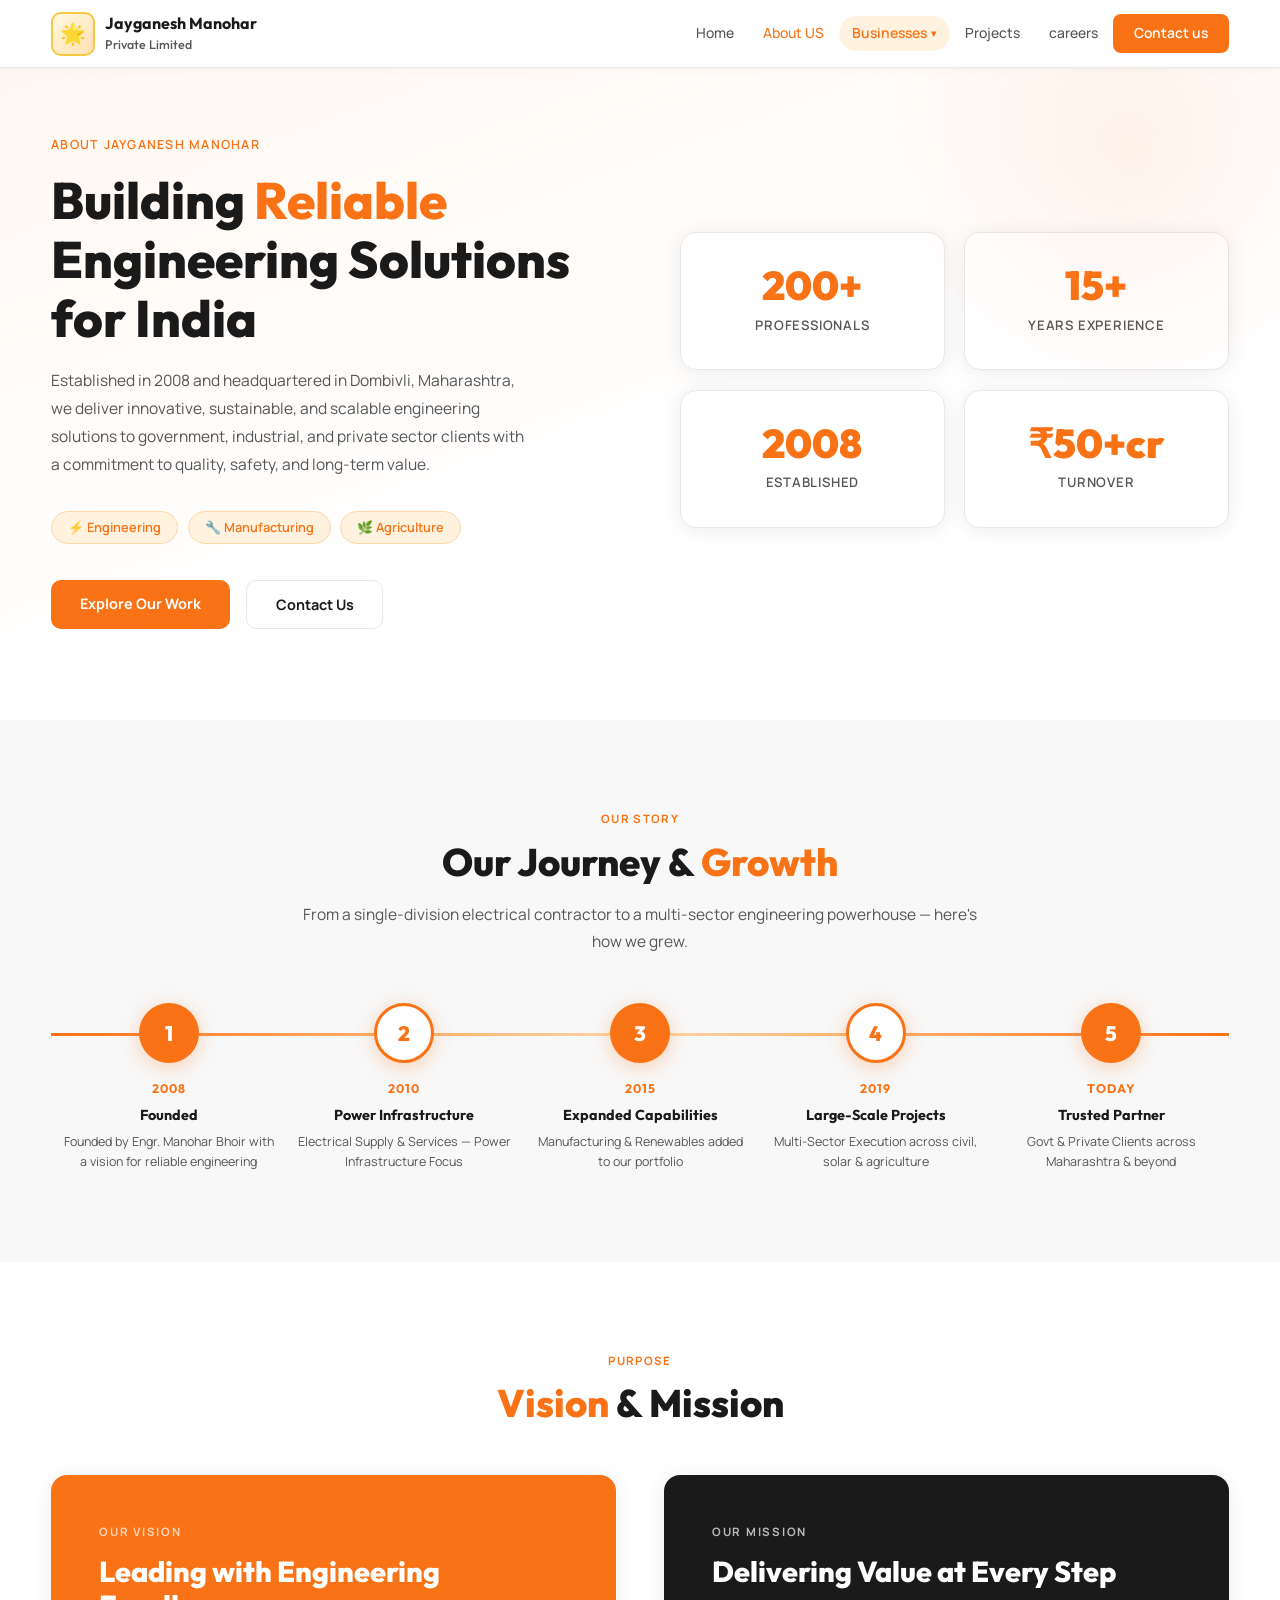
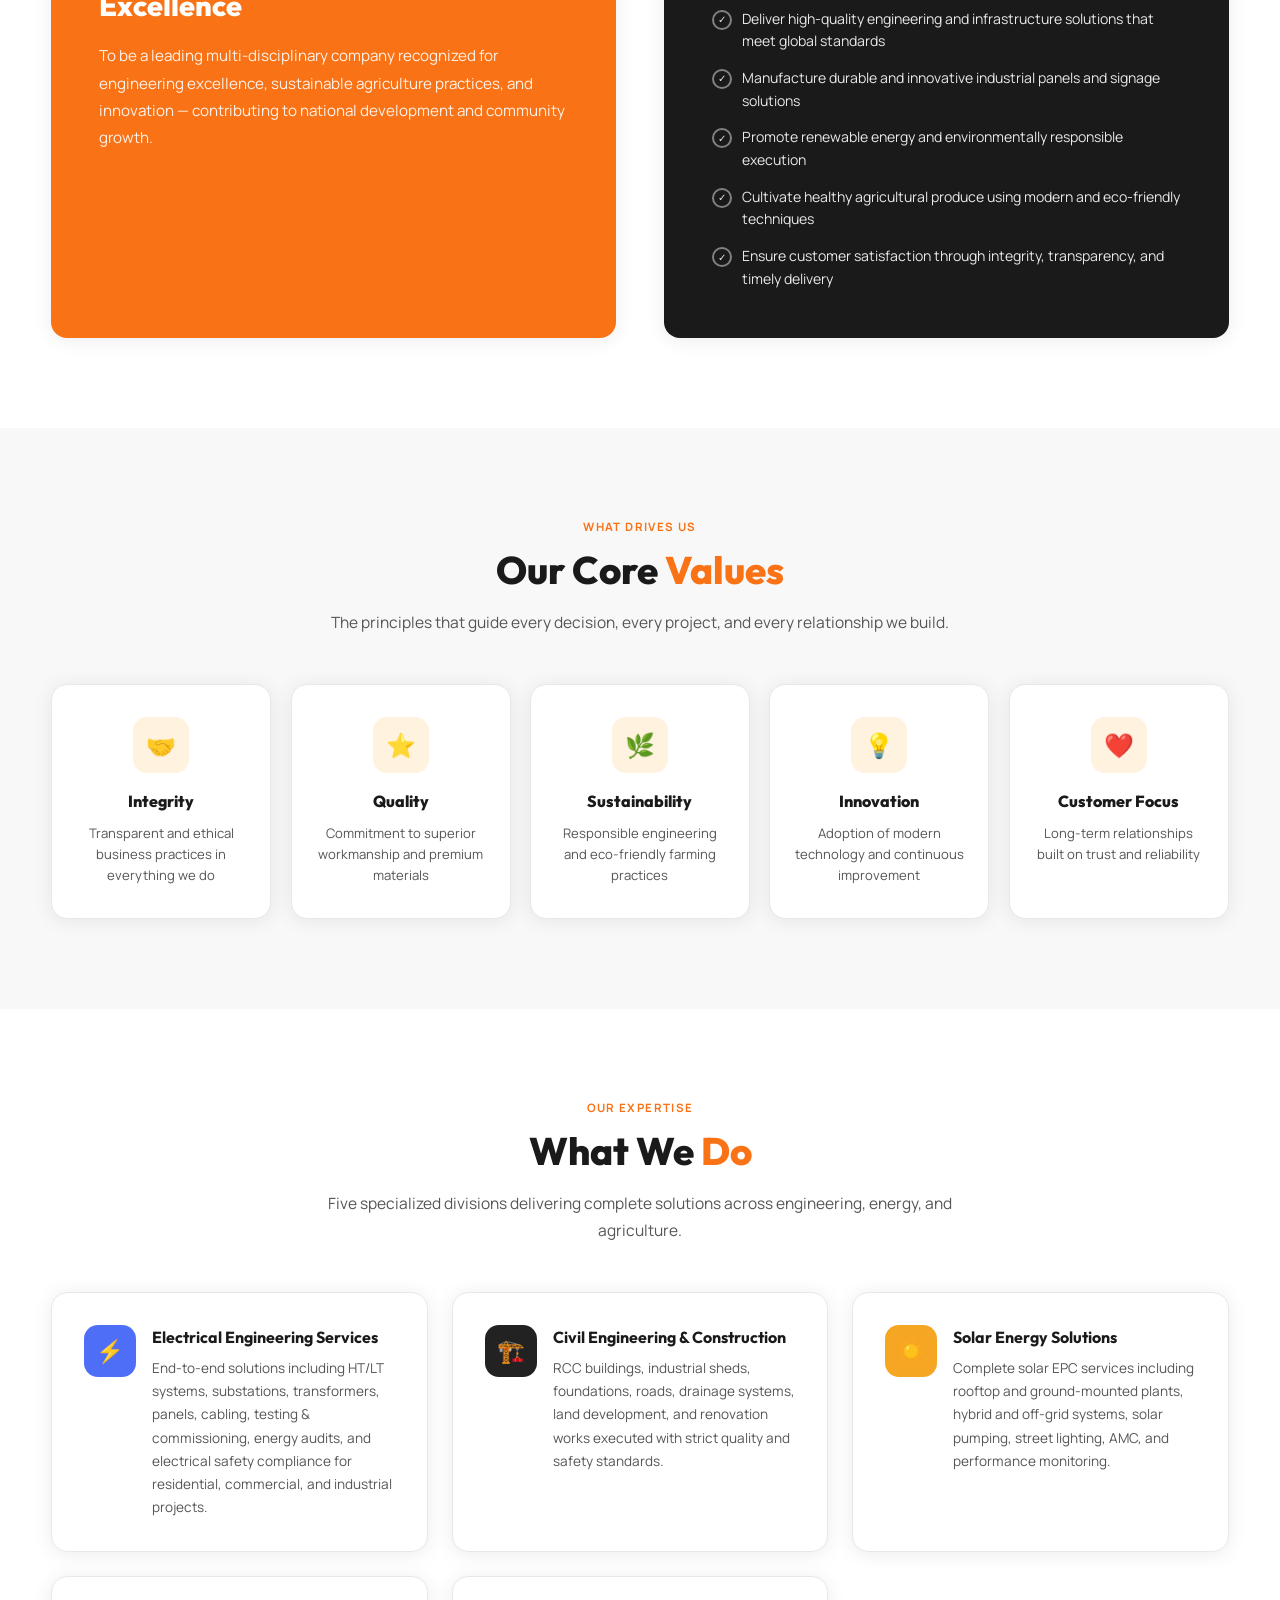
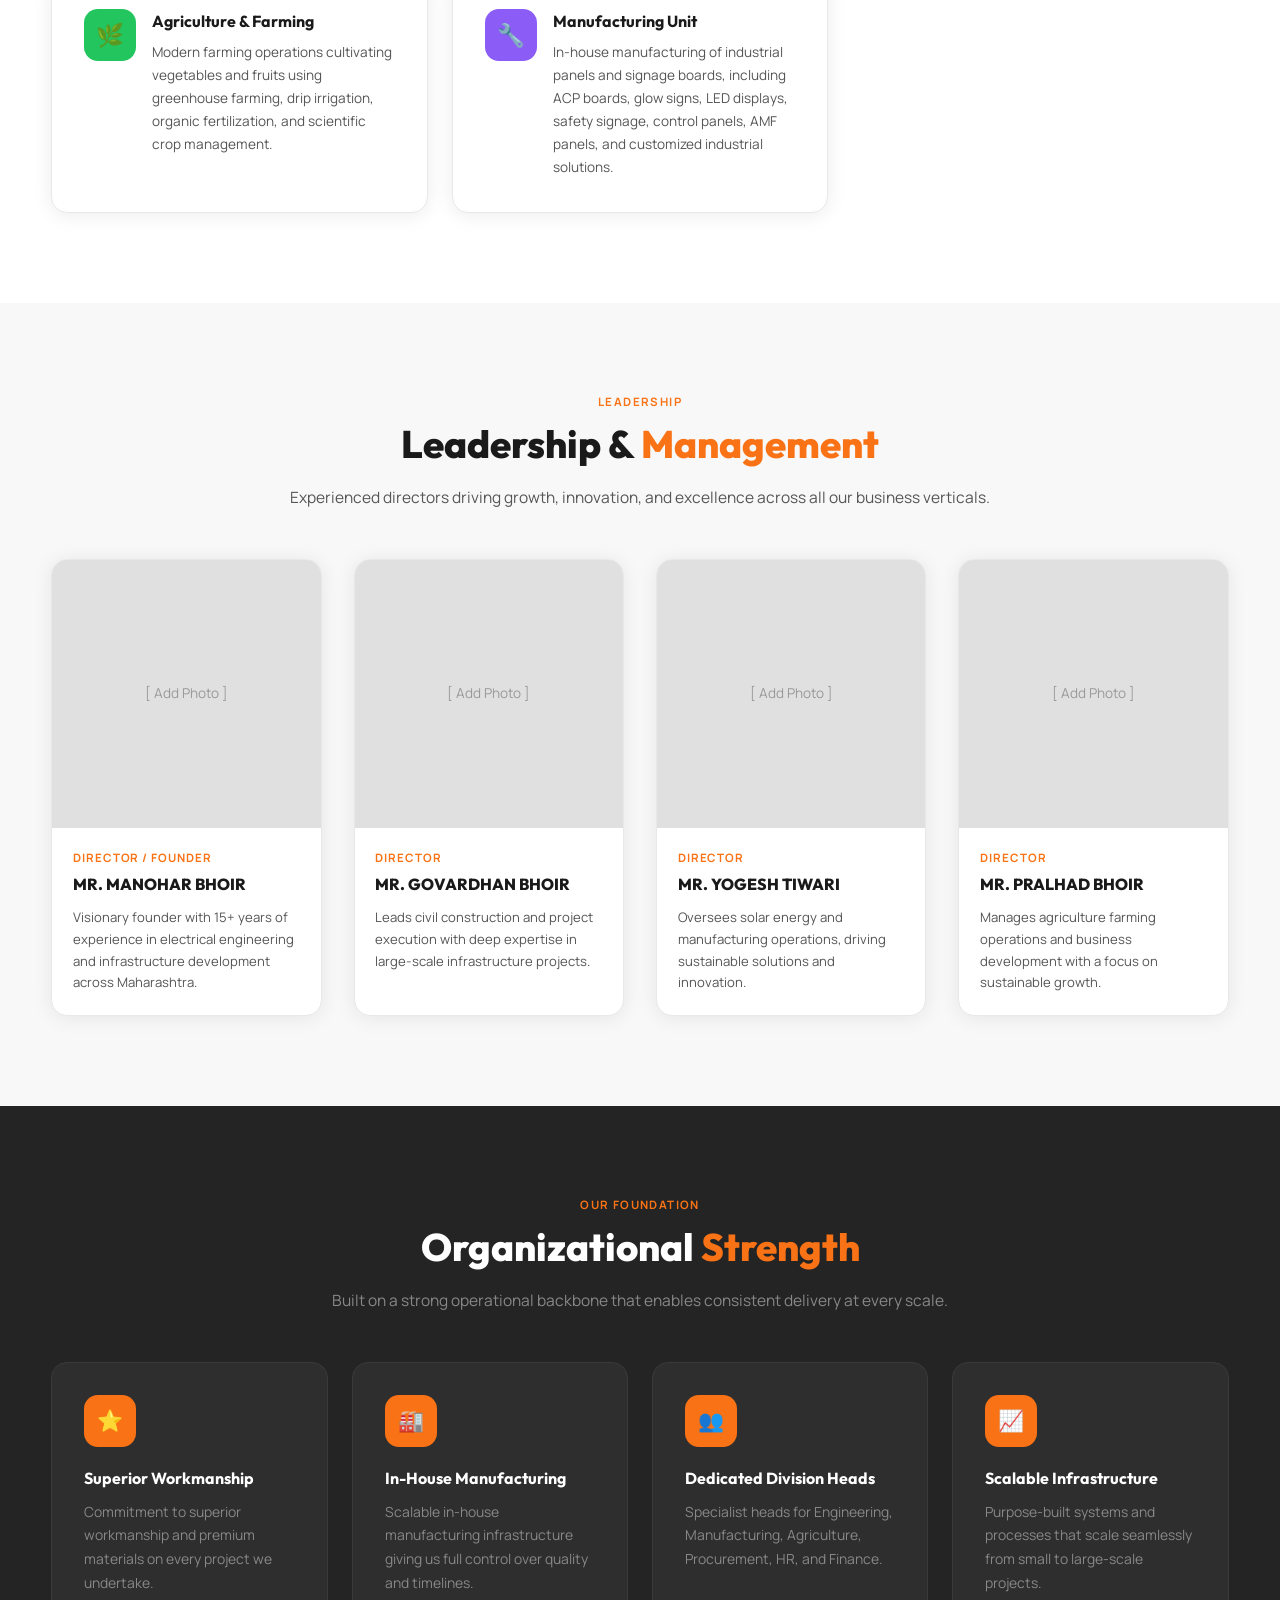
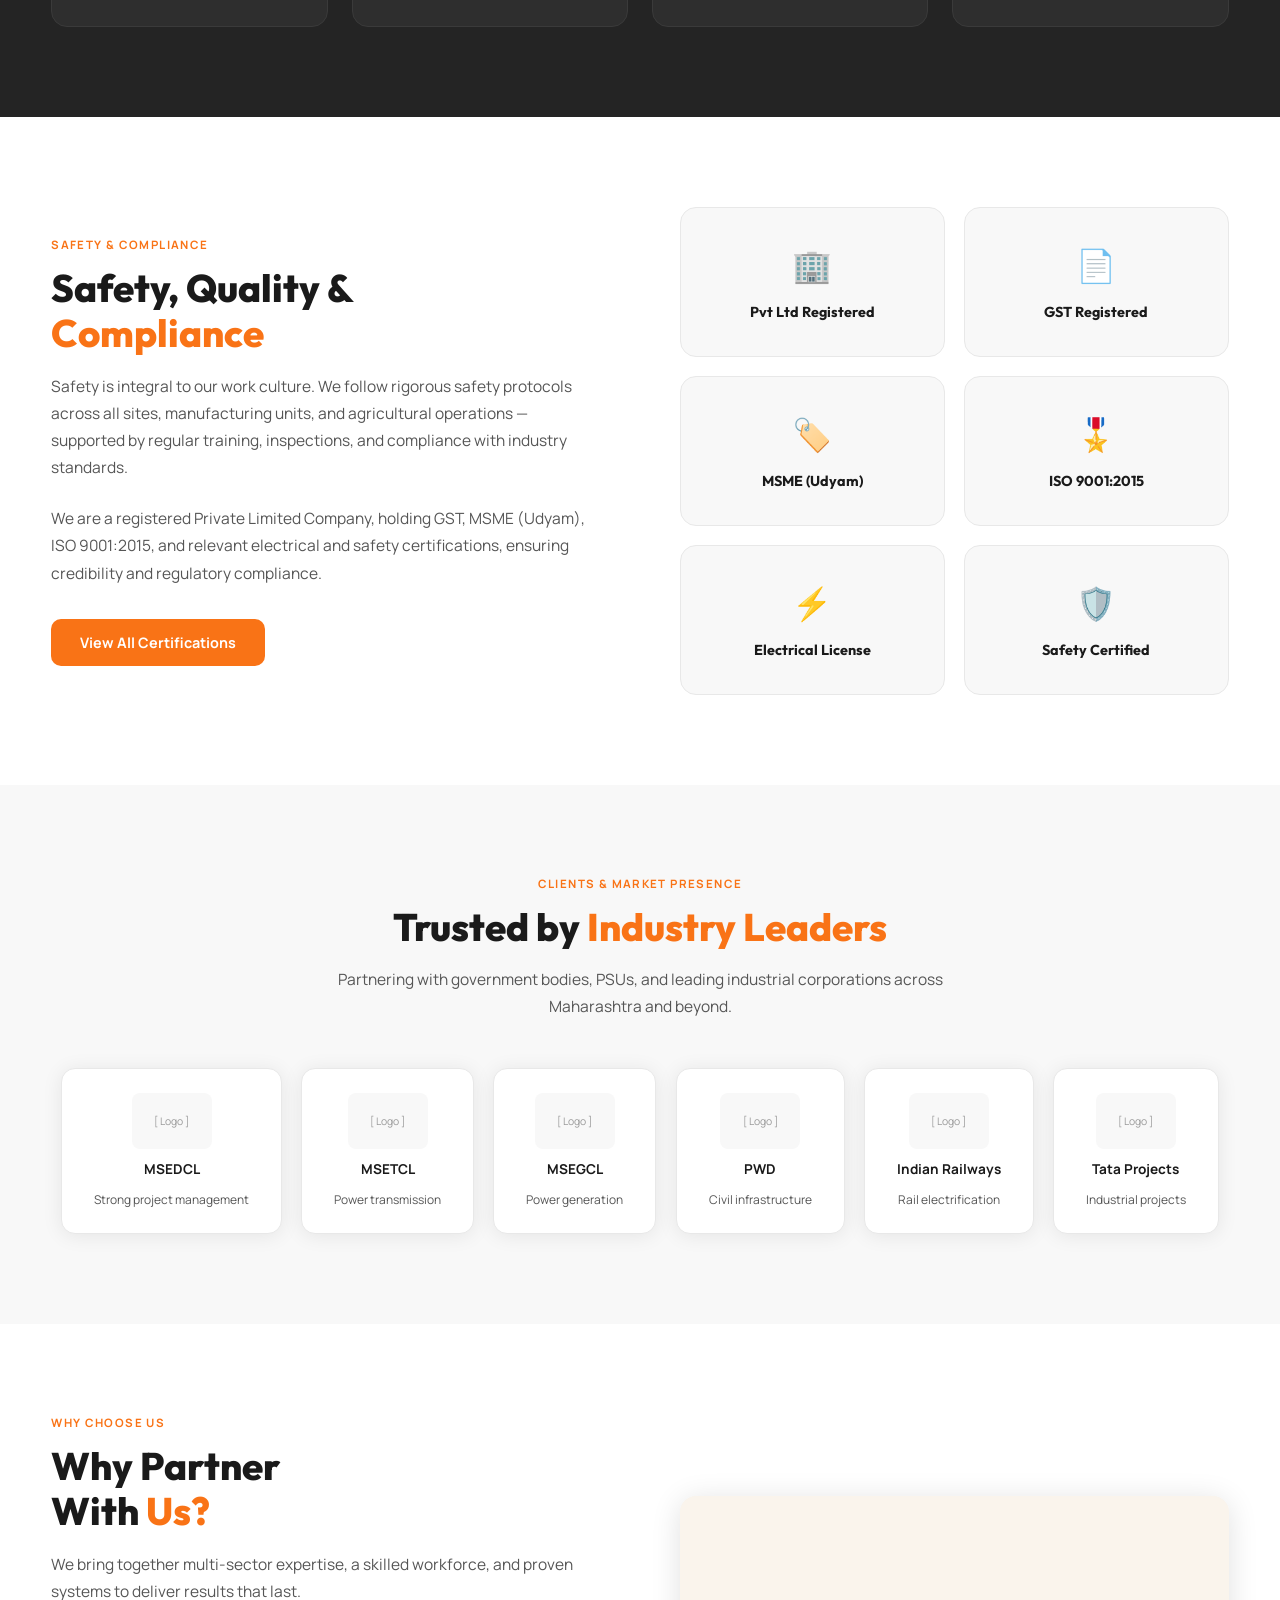
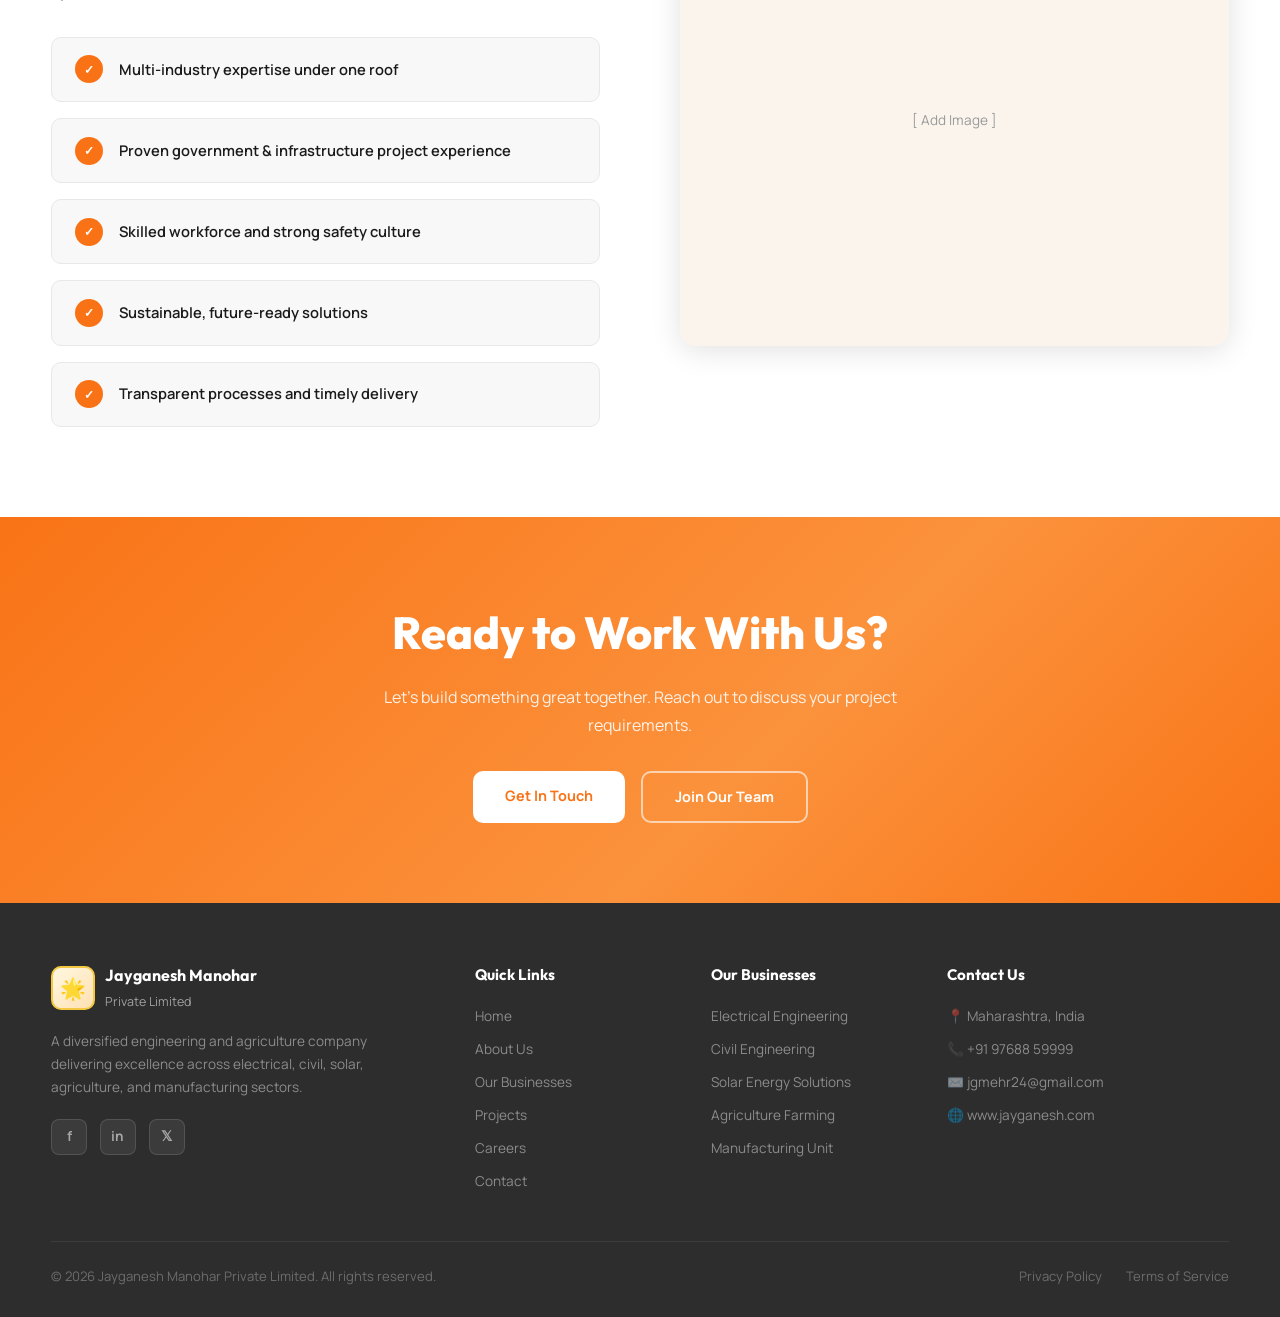
==== about.html @ 0d6922bc "Add files via upload" ====
<!DOCTYPE html>
<html lang="en">
<head>
  <meta charset="UTF-8" />
  <meta name="viewport" content="width=device-width, initial-scale=1.0" />
  <title>About Us — Jayganesh Manohar Private Limited</title>
  <meta name="description" content="Learn about Jayganesh Manohar Private Limited — our journey, vision, mission, core values, leadership and expertise since 2008." />
  <link href="https://fonts.googleapis.com/css2?family=Outfit:wght@400;500;600;700;800;900&family=Manrope:wght@300;400;500;600;700&display=swap" rel="stylesheet" />
  <link rel="stylesheet" href="styles.css" />
  <link rel="stylesheet" href="about.css" />
</head>
<body>

<!-- ══════════════════════════════════════
     NAVBAR
══════════════════════════════════════ -->
<nav id="navbar">
  <a href="index.html" class="nav-logo">
    <div class="nav-logo-icon">🌟</div>
    <div class="nav-logo-text">
      <strong>Jayganesh Manohar</strong>
      <span>Private Limited</span>
    </div>
  </a>
  <ul class="nav-links">
    <li><a href="index.html">Home</a></li>
    <li><a href="about.html" style="color:var(--orange)">About US</a></li>
    <li class="nav-dropdown nav-biz">
      <a href="index.html#businesses">Businesses</a>
      <div class="dropdown-menu">
        <a href="electrical.html">Electrical Engineering</a>
        <a href="index.html#businesses">Civil Engineering &amp; Construction</a>
        <a href="index.html#businesses">Solar Energy Solutions</a>
        <a href="index.html#businesses">Agriculture Farming</a>
        <a href="index.html#businesses">Manufacturing Unit</a>
      </div>
    </li>
    <li><a href="projects.html">Projects</a></li>
    <li><a href="careers.html">careers</a></li>
    <li><a href="index.html#contact-cta" class="nav-cta">Contact us</a></li>
  </ul>
  <div class="hamburger" id="ham"><span></span><span></span><span></span></div>
</nav>
<div class="mobile-nav" id="mobnav">
  <a href="index.html">Home</a>
  <a href="about.html">About US</a>
  <div class="mob-biz-toggle" onclick="toggleMobBiz()">Businesses <span id="mobBizArrow">▾</span></div>
  <div class="mob-biz-sub" id="mobBizSub">
    <a href="electrical.html">⚡ Electrical Engineering</a>
    <a href="index.html#businesses">🏗️ Civil Engineering</a>
    <a href="index.html#businesses">☀️ Solar Energy Solutions</a>
    <a href="index.html#businesses">🌿 Agriculture Farming</a>
    <a href="index.html#businesses">🔧 Manufacturing Unit</a>
  </div>
  <a href="projects.html">Projects</a>
  <a href="careers.html">Careers</a>
  <a href="index.html#contact-cta">Contact Us</a>
</div>


<!-- ══════════════════════════════════════
     HERO
══════════════════════════════════════ -->
<section id="about-hero">
  <div class="about-hero-inner">

    <!-- Left -->
    <div>
      <div class="about-hero-tag">About Jayganesh Manohar</div>
      <h1 class="about-hero-title">
        Building <span class="org">Reliable</span><br>
        Engineering Solutions<br>for India
      </h1>
      <p class="about-hero-sub">
        Established in 2008 and headquartered in Dombivli, Maharashtra, we deliver
        innovative, sustainable, and scalable engineering solutions to government,
        industrial, and private sector clients with a commitment to quality, safety,
        and long-term value.
      </p>
      <div class="about-hero-pills">
        <span class="about-hero-pill">⚡ Engineering</span>
        <span class="about-hero-pill">🔧 Manufacturing</span>
        <span class="about-hero-pill">🌿 Agriculture</span>
      </div>
      <div class="about-hero-btns">
        <a href="#what-we-do" class="btn-orange">Explore Our Work</a>
        <a href="index.html#contact-cta" class="btn-outline-border">Contact Us</a>
      </div>
    </div>

    <!-- Right — stat cards -->
    <div class="about-hero-stats">
      <div class="ah-stat">
        <span class="ah-stat-num">200+</span>
        <span class="ah-stat-lbl">Professionals</span>
      </div>
      <div class="ah-stat">
        <span class="ah-stat-num">15+</span>
        <span class="ah-stat-lbl">Years Experience</span>
      </div>
      <div class="ah-stat">
        <span class="ah-stat-num">2008</span>
        <span class="ah-stat-lbl">Established</span>
      </div>
      <div class="ah-stat">
        <span class="ah-stat-num">₹50+cr</span>
        <span class="ah-stat-lbl">Turnover</span>
      </div>
    </div>

  </div>
</section>


<!-- ══════════════════════════════════════
     OUR JOURNEY & GROWTH
══════════════════════════════════════ -->
<section id="journey">
  <div class="journey-inner">
    <div class="sec-center">
      <span class="section-label">OUR STORY</span>
      <h2 class="section-title">Our Journey &amp; <span class="org">Growth</span></h2>
      <p class="section-desc">From a single-division electrical contractor to a multi-sector engineering powerhouse — here's how we grew.</p>
    </div>

    <div class="timeline">

      <div class="timeline-step">
        <div class="tl-dot">1</div>
        <div class="tl-content">
          <div class="tl-year">2008</div>
          <div class="tl-title">Founded</div>
          <div class="tl-desc">Founded by Engr. Manohar Bhoir with a vision for reliable engineering</div>
        </div>
      </div>

      <div class="timeline-step">
        <div class="tl-dot light">2</div>
        <div class="tl-content">
          <div class="tl-year">2010</div>
          <div class="tl-title">Power Infrastructure</div>
          <div class="tl-desc">Electrical Supply &amp; Services — Power Infrastructure Focus</div>
        </div>
      </div>

      <div class="timeline-step">
        <div class="tl-dot">3</div>
        <div class="tl-content">
          <div class="tl-year">2015</div>
          <div class="tl-title">Expanded Capabilities</div>
          <div class="tl-desc">Manufacturing &amp; Renewables added to our portfolio</div>
        </div>
      </div>

      <div class="timeline-step">
        <div class="tl-dot light">4</div>
        <div class="tl-content">
          <div class="tl-year">2019</div>
          <div class="tl-title">Large-Scale Projects</div>
          <div class="tl-desc">Multi-Sector Execution across civil, solar &amp; agriculture</div>
        </div>
      </div>

      <div class="timeline-step">
        <div class="tl-dot">5</div>
        <div class="tl-content">
          <div class="tl-year">Today</div>
          <div class="tl-title">Trusted Partner</div>
          <div class="tl-desc">Govt &amp; Private Clients across Maharashtra &amp; beyond</div>
        </div>
      </div>

    </div>
  </div>
</section>


<!-- ══════════════════════════════════════
     VISION & MISSION
══════════════════════════════════════ -->
<section id="vision-mission">
  <div class="sec-center">
    <span class="section-label">PURPOSE</span>
    <h2 class="section-title"><span class="org">Vision</span> &amp; Mission</h2>
  </div>

  <div class="vm-inner">

    <!-- Vision -->
    <div class="vm-card vision">
      <span class="vm-card-label">Our Vision</span>
      <div class="vm-card-title">Leading with Engineering Excellence</div>
      <p class="vm-card-text">
        To be a leading multi-disciplinary company recognized for engineering excellence,
        sustainable agriculture practices, and innovation — contributing to national
        development and community growth.
      </p>
    </div>

    <!-- Mission -->
    <div class="vm-card mission">
      <span class="vm-card-label">Our Mission</span>
      <div class="vm-card-title">Delivering Value at Every Step</div>
      <div class="mission-list">
        <div class="mission-item">
          <div class="mission-dot">✓</div>
          Deliver high-quality engineering and infrastructure solutions that meet global standards
        </div>
        <div class="mission-item">
          <div class="mission-dot">✓</div>
          Manufacture durable and innovative industrial panels and signage solutions
        </div>
        <div class="mission-item">
          <div class="mission-dot">✓</div>
          Promote renewable energy and environmentally responsible execution
        </div>
        <div class="mission-item">
          <div class="mission-dot">✓</div>
          Cultivate healthy agricultural produce using modern and eco-friendly techniques
        </div>
        <div class="mission-item">
          <div class="mission-dot">✓</div>
          Ensure customer satisfaction through integrity, transparency, and timely delivery
        </div>
      </div>
    </div>

  </div>
</section>


<!-- ══════════════════════════════════════
     CORE VALUES
══════════════════════════════════════ -->
<section id="core-values">
  <div class="sec-center">
    <span class="section-label">WHAT DRIVES US</span>
    <h2 class="section-title">Our Core <span class="org">Values</span></h2>
    <p class="section-desc">The principles that guide every decision, every project, and every relationship we build.</p>
  </div>

  <div class="values-grid">
    <div class="val-card">
      <div class="val-icon">🤝</div>
      <div class="val-title">Integrity</div>
      <div class="val-desc">Transparent and ethical business practices in everything we do</div>
    </div>
    <div class="val-card">
      <div class="val-icon">⭐</div>
      <div class="val-title">Quality</div>
      <div class="val-desc">Commitment to superior workmanship and premium materials</div>
    </div>
    <div class="val-card">
      <div class="val-icon">🌿</div>
      <div class="val-title">Sustainability</div>
      <div class="val-desc">Responsible engineering and eco-friendly farming practices</div>
    </div>
    <div class="val-card">
      <div class="val-icon">💡</div>
      <div class="val-title">Innovation</div>
      <div class="val-desc">Adoption of modern technology and continuous improvement</div>
    </div>
    <div class="val-card">
      <div class="val-icon">❤️</div>
      <div class="val-title">Customer Focus</div>
      <div class="val-desc">Long-term relationships built on trust and reliability</div>
    </div>
  </div>
</section>


<!-- ══════════════════════════════════════
     WHAT WE DO
══════════════════════════════════════ -->
<section id="what-we-do">
  <div class="sec-center">
    <span class="section-label">OUR EXPERTISE</span>
    <h2 class="section-title">What We <span class="org">Do</span></h2>
    <p class="section-desc">Five specialized divisions delivering complete solutions across engineering, energy, and agriculture.</p>
  </div>

  <div class="expertise-grid">

    <div class="exp-card">
      <div class="exp-card-top">
        <div class="exp-card-icon ic-elec">⚡</div>
        <div>
          <div class="exp-card-title">Electrical Engineering Services</div>
          <div class="exp-card-desc">End-to-end solutions including HT/LT systems, substations, transformers, panels, cabling, testing &amp; commissioning, energy audits, and electrical safety compliance for residential, commercial, and industrial projects.</div>
        </div>
      </div>
    </div>

    <div class="exp-card">
      <div class="exp-card-top">
        <div class="exp-card-icon ic-civil">🏗️</div>
        <div>
          <div class="exp-card-title">Civil Engineering &amp; Construction</div>
          <div class="exp-card-desc">RCC buildings, industrial sheds, foundations, roads, drainage systems, land development, and renovation works executed with strict quality and safety standards.</div>
        </div>
      </div>
    </div>

    <div class="exp-card">
      <div class="exp-card-top">
        <div class="exp-card-icon ic-solar">☀️</div>
        <div>
          <div class="exp-card-title">Solar Energy Solutions</div>
          <div class="exp-card-desc">Complete solar EPC services including rooftop and ground-mounted plants, hybrid and off-grid systems, solar pumping, street lighting, AMC, and performance monitoring.</div>
        </div>
      </div>
    </div>

    <div class="exp-card">
      <div class="exp-card-top">
        <div class="exp-card-icon ic-agri">🌿</div>
        <div>
          <div class="exp-card-title">Agriculture &amp; Farming</div>
          <div class="exp-card-desc">Modern farming operations cultivating vegetables and fruits using greenhouse farming, drip irrigation, organic fertilization, and scientific crop management.</div>
        </div>
      </div>
    </div>

    <div class="exp-card">
      <div class="exp-card-top">
        <div class="exp-card-icon ic-mfg">🔧</div>
        <div>
          <div class="exp-card-title">Manufacturing Unit</div>
          <div class="exp-card-desc">In-house manufacturing of industrial panels and signage boards, including ACP boards, glow signs, LED displays, safety signage, control panels, AMF panels, and customized industrial solutions.</div>
        </div>
      </div>
    </div>

  </div>
</section>


<!-- ══════════════════════════════════════
     LEADERSHIP
══════════════════════════════════════ -->
<section id="leadership-about">
  <div class="sec-center">
    <span class="section-label">LEADERSHIP</span>
    <h2 class="section-title">Leadership &amp; <span class="org">Management</span></h2>
    <p class="section-desc">Experienced directors driving growth, innovation, and excellence across all our business verticals.</p>
  </div>

  <div class="leaders-grid">

    <div class="leader-card">
      <div class="leader-photo">
        <!-- <img src="images/manohar.jpg" alt="Mr. Manohar Bhoir"> -->
        [ Add Photo ]
      </div>
      <div class="leader-body">
        <div class="leader-role">Director / Founder</div>
        <div class="leader-name">MR. MANOHAR BHOIR</div>
        <p class="leader-bio">Visionary founder with 15+ years of experience in electrical engineering and infrastructure development across Maharashtra.</p>
      </div>
    </div>

    <div class="leader-card">
      <div class="leader-photo">
        <!-- <img src="images/govardhan.jpg" alt="Mr. Govardhan Bhoir"> -->
        [ Add Photo ]
      </div>
      <div class="leader-body">
        <div class="leader-role">Director</div>
        <div class="leader-name">MR. GOVARDHAN BHOIR</div>
        <p class="leader-bio">Leads civil construction and project execution with deep expertise in large-scale infrastructure projects.</p>
      </div>
    </div>

    <div class="leader-card">
      <div class="leader-photo">
        <!-- <img src="images/yogesh.jpg" alt="Mr. Yogesh Tiwari"> -->
        [ Add Photo ]
      </div>
      <div class="leader-body">
        <div class="leader-role">Director</div>
        <div class="leader-name">MR. YOGESH TIWARI</div>
        <p class="leader-bio">Oversees solar energy and manufacturing operations, driving sustainable solutions and innovation.</p>
      </div>
    </div>

    <div class="leader-card">
      <div class="leader-photo">
        <!-- <img src="images/pralhad.jpg" alt="Mr. Pralhad Bhoir"> -->
        [ Add Photo ]
      </div>
      <div class="leader-body">
        <div class="leader-role">Director</div>
        <div class="leader-name">MR. PRALHAD BHOIR</div>
        <p class="leader-bio">Manages agriculture farming operations and business development with a focus on sustainable growth.</p>
      </div>
    </div>

  </div>
</section>


<!-- ══════════════════════════════════════
     ORGANIZATIONAL STRENGTH  (dark)
══════════════════════════════════════ -->
<section id="org-strength">
  <div class="sec-center">
    <span class="section-label">OUR FOUNDATION</span>
    <h2 class="section-title">Organizational <span class="org">Strength</span></h2>
    <p class="section-desc" style="color:#888">Built on a strong operational backbone that enables consistent delivery at every scale.</p>
  </div>

  <div class="strength-grid">
    <div class="str-card">
      <div class="str-icon">⭐</div>
      <div class="str-title">Superior Workmanship</div>
      <p class="str-desc">Commitment to superior workmanship and premium materials on every project we undertake.</p>
    </div>
    <div class="str-card">
      <div class="str-icon">🏭</div>
      <div class="str-title">In-House Manufacturing</div>
      <p class="str-desc">Scalable in-house manufacturing infrastructure giving us full control over quality and timelines.</p>
    </div>
    <div class="str-card">
      <div class="str-icon">👥</div>
      <div class="str-title">Dedicated Division Heads</div>
      <p class="str-desc">Specialist heads for Engineering, Manufacturing, Agriculture, Procurement, HR, and Finance.</p>
    </div>
    <div class="str-card">
      <div class="str-icon">📈</div>
      <div class="str-title">Scalable Infrastructure</div>
      <p class="str-desc">Purpose-built systems and processes that scale seamlessly from small to large-scale projects.</p>
    </div>
  </div>
</section>


<!-- ══════════════════════════════════════
     SAFETY, QUALITY & COMPLIANCE
══════════════════════════════════════ -->
<section id="safety">
  <div class="safety-inner">

    <!-- Left: Text -->
    <div>
      <span class="section-label">SAFETY &amp; COMPLIANCE</span>
      <h2 class="section-title">Safety, Quality &amp;<br><span class="org">Compliance</span></h2>
      <p class="section-desc" style="margin-bottom:1.5rem">
        Safety is integral to our work culture. We follow rigorous safety protocols
        across all sites, manufacturing units, and agricultural operations — supported
        by regular training, inspections, and compliance with industry standards.
      </p>
      <p class="section-desc">
        We are a registered Private Limited Company, holding GST, MSME (Udyam),
        ISO 9001:2015, and relevant electrical and safety certifications, ensuring
        credibility and regulatory compliance.
      </p>
      <a href="index.html#certs" class="btn-orange" style="margin-top:2rem;display:inline-block">View All Certifications</a>
    </div>

    <!-- Right: Badge grid -->
    <div class="safety-badges">
      <div class="saf-badge">
        <span class="saf-icon">🏢</span>
        <div class="saf-title">Pvt Ltd Registered</div>
      </div>
      <div class="saf-badge">
        <span class="saf-icon">📄</span>
        <div class="saf-title">GST Registered</div>
      </div>
      <div class="saf-badge">
        <span class="saf-icon">🏷️</span>
        <div class="saf-title">MSME (Udyam)</div>
      </div>
      <div class="saf-badge">
        <span class="saf-icon">🎖️</span>
        <div class="saf-title">ISO 9001:2015</div>
      </div>
      <div class="saf-badge">
        <span class="saf-icon">⚡</span>
        <div class="saf-title">Electrical License</div>
      </div>
      <div class="saf-badge">
        <span class="saf-icon">🛡️</span>
        <div class="saf-title">Safety Certified</div>
      </div>
    </div>

  </div>
</section>


<!-- ══════════════════════════════════════
     CLIENTS
══════════════════════════════════════ -->
<section id="clients-about">
  <div class="sec-center">
    <span class="section-label">CLIENTS &amp; MARKET PRESENCE</span>
    <h2 class="section-title">Trusted by <span class="org">Industry Leaders</span></h2>
    <p class="section-desc">Partnering with government bodies, PSUs, and leading industrial corporations across Maharashtra and beyond.</p>
  </div>

  <div class="clients-about-grid">
    <div class="client-about-card">
      <div class="client-logo-img">[ Logo ]</div>
      <div class="client-about-name">MSEDCL</div>
      <div class="client-about-tag">Strong project management</div>
    </div>
    <div class="client-about-card">
      <div class="client-logo-img">[ Logo ]</div>
      <div class="client-about-name">MSETCL</div>
      <div class="client-about-tag">Power transmission</div>
    </div>
    <div class="client-about-card">
      <div class="client-logo-img">[ Logo ]</div>
      <div class="client-about-name">MSEGCL</div>
      <div class="client-about-tag">Power generation</div>
    </div>
    <div class="client-about-card">
      <div class="client-logo-img">[ Logo ]</div>
      <div class="client-about-name">PWD</div>
      <div class="client-about-tag">Civil infrastructure</div>
    </div>
    <div class="client-about-card">
      <div class="client-logo-img">[ Logo ]</div>
      <div class="client-about-name">Indian Railways</div>
      <div class="client-about-tag">Rail electrification</div>
    </div>
    <div class="client-about-card">
      <div class="client-logo-img">[ Logo ]</div>
      <div class="client-about-name">Tata Projects</div>
      <div class="client-about-tag">Industrial projects</div>
    </div>
  </div>
</section>


<!-- ══════════════════════════════════════
     WHY CHOOSE US
══════════════════════════════════════ -->
<section id="why-about">
  <div class="why-about-inner">

    <!-- Left: Text + list -->
    <div>
      <span class="section-label">WHY CHOOSE US</span>
      <h2 class="section-title">Why Partner<br>With <span class="org">Us?</span></h2>
      <p class="section-desc">We bring together multi-sector expertise, a skilled workforce, and proven systems to deliver results that last.</p>
      <div class="why-about-list">
        <div class="why-about-item"><div class="why-about-check">✓</div><div class="why-about-text">Multi-industry expertise under one roof</div></div>
        <div class="why-about-item"><div class="why-about-check">✓</div><div class="why-about-text">Proven government &amp; infrastructure project experience</div></div>
        <div class="why-about-item"><div class="why-about-check">✓</div><div class="why-about-text">Skilled workforce and strong safety culture</div></div>
        <div class="why-about-item"><div class="why-about-check">✓</div><div class="why-about-text">Sustainable, future-ready solutions</div></div>
        <div class="why-about-item"><div class="why-about-check">✓</div><div class="why-about-text">Transparent processes and timely delivery</div></div>
      </div>
    </div>

    <!-- Right: Image -->
    <div class="why-about-img">
      <!-- <img src="images/why-choose-us.jpg" alt="Our Work"> -->
      [ Add Image ]
    </div>

  </div>
</section>


<!-- ══════════════════════════════════════
     CTA STRIP
══════════════════════════════════════ -->
<section id="about-cta">
  <h2 class="about-cta-title">Ready to Work With Us?</h2>
  <p class="about-cta-sub">Let's build something great together. Reach out to discuss your project requirements.</p>
  <div class="about-cta-btns">
    <a href="index.html#contact-cta" class="btn-wh">Get In Touch</a>
    <a href="careers.html" class="btn-wh-out">Join Our Team</a>
  </div>
</section>


<!-- ══════════════════════════════════════
     FOOTER
══════════════════════════════════════ -->
<footer>
  <div class="foot-inner">
    <div class="foot-brand">
      <div class="foot-brand-logo">
        <div class="foot-logo-icon">🌟</div>
        <div class="foot-logo-txt">
          <strong>Jayganesh Manohar</strong>
          <span>Private Limited</span>
        </div>
      </div>
      <p>A diversified engineering and agriculture company delivering excellence across electrical, civil, solar, agriculture, and manufacturing sectors.</p>
      <div class="foot-socials">
        <a href="#" aria-label="Facebook">f</a>
        <a href="#" aria-label="LinkedIn">in</a>
        <a href="#" aria-label="Twitter">𝕏</a>
      </div>
    </div>
    <div class="foot-col">
      <h4>Quick Links</h4>
      <div class="foot-links">
        <a href="index.html">Home</a>
        <a href="about.html">About Us</a>
        <a href="index.html#businesses">Our Businesses</a>
        <a href="projects.html">Projects</a>
        <a href="careers.html">Careers</a>
        <a href="index.html#contact-cta">Contact</a>
      </div>
    </div>
    <div class="foot-col">
      <h4>Our Businesses</h4>
      <div class="foot-links">
        <a href="electrical.html">Electrical Engineering</a>
        <a href="index.html#businesses">Civil Engineering</a>
        <a href="index.html#businesses">Solar Energy Solutions</a>
        <a href="index.html#businesses">Agriculture Farming</a>
        <a href="index.html#businesses">Manufacturing Unit</a>
      </div>
    </div>
    <div class="foot-col">
      <h4>Contact Us</h4>
      <ul class="foot-contacts">
        <li>📍 Maharashtra, India</li>
        <li>📞 +91 97688 59999</li>
        <li>✉️ jgmehr24@gmail.com</li>
        <li>🌐 www.jayganesh.com</li>
      </ul>
    </div>
  </div>
  <div class="foot-bottom">
    <p>© 2026 Jayganesh Manohar Private Limited. All rights reserved.</p>
    <div class="foot-btm-links">
      <a href="#">Privacy Policy</a>
      <a href="#">Terms of Service</a>
    </div>
  </div>
</footer>

<script src="script.js"></script>

</body>
</html>
---- styles.css ----
/* ============================================================
   JAYGANESH MANOHAR PRIVATE LIMITED — MAIN STYLESHEET
   styles.css  |  Link this file on every page of the website
   ============================================================ */

/* ─── RESET & BASE ─── */
*, *::before, *::after { box-sizing: border-box; margin: 0; padding: 0; }
html  { scroll-behavior: smooth; }

/* ─── DESIGN TOKENS ─── */
:root {
  --orange:       #f97316;
  --orange-dark:  #ea6c0a;
  --text:         #1a1a1a;
  --text-muted:   #555555;
  --text-light:   #999999;
  --bg:           #ffffff;
  --bg-light:     #f8f8f8;
  --bg-beige:     #faf4ec;
  --bg-dark:      #242424;
  --bg-dark-card: #2e2e2e;
  --bg-footer:    #2d2d2d;
  --border:       #e8e8e8;
  --shadow:       0 2px 20px rgba(0,0,0,0.08);
  --shadow-md:    0 4px 30px rgba(0,0,0,0.12);
  --radius:       16px;
  --radius-sm:    10px;
}

body {
  font-family: 'Manrope', sans-serif;
  background: var(--bg);
  color: var(--text);
  line-height: 1.6;
  overflow-x: hidden;
}
a   { text-decoration: none; color: inherit; }
img { max-width: 100%; display: block; }

/* ============================================================
   NAVBAR
   ============================================================ */
nav {
  position: fixed; top: 0; left: 0; right: 0; z-index: 1000;
  background: #fff;
  border-bottom: 1px solid var(--border);
  height: 68px;
  display: flex; align-items: center; justify-content: space-between;
  padding: 0 4%;
  box-shadow: 0 1px 8px rgba(0,0,0,0.05);
  transition: box-shadow 0.3s;
}

/* Logo */
.nav-logo        { display: flex; align-items: center; gap: 10px; }
.nav-logo-icon   {
  width: 44px; height: 44px;
  background: linear-gradient(135deg, #fff8e1, #ffe0b2);
  border: 2px solid #f5c842; border-radius: 10px;
  display: flex; align-items: center; justify-content: center;
  font-size: 1.3rem;
}
.nav-logo-text          { font-family: 'Outfit', sans-serif; line-height: 1.2; }
.nav-logo-text strong   { font-size: 1rem; font-weight: 700; display: block; color: var(--text); }
.nav-logo-text span     { font-size: 0.78rem; color: var(--text-muted); font-weight: 500; }

/* Links */
.nav-links               { display: flex; align-items: center; gap: 0.1rem; list-style: none; }
.nav-links > li > a      {
  font-size: 0.87rem; font-weight: 500; color: var(--text-muted);
  padding: 0.4rem 0.85rem; border-radius: 8px; transition: color 0.2s;
  display: flex; align-items: center; gap: 4px;
}
.nav-links > li > a:hover          { color: var(--orange); }
.nav-links > li.nav-biz > a        {
  background: #fff3e0; color: var(--orange);
  font-weight: 600; border-radius: 20px;
}

/* Dropdown */
.nav-dropdown              { position: relative; }
.nav-dropdown > a::after   { content: '▾'; font-size: 0.65rem; }
.dropdown-menu {
  display: none; position: absolute; top: calc(100% + 8px); left: 0;
  background: #fff; border: 1px solid var(--border);
  border-radius: var(--radius-sm);
  min-width: 230px; padding: 0.4rem 0;
  box-shadow: var(--shadow-md);
}
.nav-dropdown:hover .dropdown-menu { display: block; }
.dropdown-menu a {
  display: block; padding: 0.55rem 1.2rem;
  font-size: 0.85rem; color: var(--text-muted); transition: all 0.15s;
}
.dropdown-menu a:hover { color: var(--orange); background: #fff8f3; }

/* CTA button */
.nav-cta {
  background: var(--orange) !important; color: #fff !important;
  padding: 0.5rem 1.3rem !important; border-radius: 8px !important;
  font-weight: 600 !important;
}
.nav-cta:hover { background: var(--orange-dark) !important; }

/* Hamburger */
.hamburger       { display: none; flex-direction: column; gap: 5px; cursor: pointer; }
.hamburger span  { display: block; width: 22px; height: 2px; background: var(--text); border-radius: 2px; }

/* Mobile nav panel */
.mobile-nav {
  display: none; position: fixed; top: 68px; left: 0; right: 0;
  background: #fff; border-bottom: 1px solid var(--border);
  padding: 1rem 4%; z-index: 999; flex-direction: column;
}
.mobile-nav.open { display: flex; }
.mobile-nav a {
  padding: 0.75rem 0; border-bottom: 1px solid var(--border);
  font-size: 0.9rem; color: var(--text-muted); font-weight: 500;
}
.mobile-nav a:last-child { border: none; }


/* ============================================================
   SHARED / UTILITIES
   ============================================================ */
.section-label {
  font-size: 0.72rem; font-weight: 700;
  letter-spacing: 0.12em; text-transform: uppercase;
  color: var(--orange); margin-bottom: 0.7rem; display: block;
}
.section-title {
  font-family: 'Outfit', sans-serif;
  font-size: clamp(1.7rem, 3vw, 2.5rem);
  font-weight: 800; line-height: 1.18;
  margin-bottom: 1rem; color: var(--text);
}
.section-title .org { color: var(--orange); }
.section-desc   { color: var(--text-muted); font-size: 0.97rem; line-height: 1.75; }

.sec-center { text-align: center; margin-bottom: 3rem; }
.sec-center .section-desc { max-width: 700px; margin: 0 auto; }

/* Buttons */
.btn-orange {
  background: var(--orange); color: #fff;
  padding: 0.75rem 1.8rem; border-radius: 10px;
  font-weight: 700; font-size: 0.9rem;
  border: none; cursor: pointer; display: inline-block;
  transition: background 0.2s;
}
.btn-orange:hover { background: var(--orange-dark); }

.btn-dark-solid {
  background: var(--text); color: #fff;
  padding: 0.8rem 1.8rem; border-radius: 10px;
  font-weight: 700; font-size: 0.9rem;
  display: inline-block; transition: background 0.2s;
}
.btn-dark-solid:hover { background: #333; }

.btn-outline-border {
  background: transparent; color: var(--text);
  padding: 0.75rem 1.8rem; border-radius: 10px;
  font-weight: 700; font-size: 0.9rem;
  border: 1.5px solid var(--border); display: inline-block;
  transition: border-color 0.2s;
}
.btn-outline-border:hover { border-color: #aaa; }


/* ============================================================
   HERO
   ============================================================ */
#hero {
  min-height: 100vh; padding: 90px 4% 60px;
  display: flex; align-items: center; background: #fff;
}
.hero-inner {
  display: grid; grid-template-columns: 1fr 1fr;
  gap: 4rem; align-items: center;
  width: 100%; max-width: 1280px; margin: 0 auto;
}
.hero-badge {
  display: inline-flex; align-items: center;
  border: 1.5px solid var(--border); color: var(--text-muted);
  font-size: 0.8rem; font-weight: 600;
  padding: 0.4rem 1.1rem; border-radius: 100px; margin-bottom: 1.4rem;
}
.hero-title {
  font-family: 'Outfit', sans-serif;
  font-size: clamp(2.2rem, 4.5vw, 3.3rem);
  font-weight: 800; line-height: 1.12;
  color: var(--text); margin-bottom: 1.2rem;
}
.hero-title .org { color: var(--orange); }
.hero-subtitle  {
  font-size: 1rem; color: var(--text-muted);
  line-height: 1.7; margin-bottom: 2rem; max-width: 480px;
}
.hero-pills {
  display: flex; flex-wrap: wrap;
  gap: 0.7rem; margin-bottom: 2.2rem;
}
.hero-pill {
  display: flex; align-items: center; gap: 7px;
  border: 1.5px solid var(--border); border-radius: 8px;
  padding: 0.45rem 1rem; font-size: 0.82rem; font-weight: 600;
  color: var(--text); background: #fff;
}
.hero-btns  { display: flex; gap: 1rem; flex-wrap: wrap; }
.hero-right { display: flex; justify-content: center; }
.hero-circle {
  width: 460px; height: 460px; border-radius: 50%;
  overflow: hidden; background: #f0f0f0;
  display: flex; align-items: center; justify-content: center;
  font-size: 0.85rem; color: var(--text-light);
  box-shadow: 0 8px 50px rgba(0,0,0,0.12);
}
.hero-circle img { width: 100%; height: 100%; object-fit: cover; }


/* ============================================================
   ABOUT US
   ============================================================ */
#about { padding: 90px 4%; background: #fff; }
.about-inner {
  display: grid; grid-template-columns: 1fr 1fr;
  gap: 5rem; align-items: center;
  max-width: 1280px; margin: 0 auto;
}
.about-img-wrap {
  position: relative; border-radius: var(--radius);
  overflow: hidden; background: var(--bg-beige);
  min-height: 400px;
  display: flex; align-items: center; justify-content: center;
  color: var(--text-light); font-size: 0.85rem;
}
.about-img-wrap img { width: 100%; height: 100%; object-fit: cover; }
.about-stats-row {
  position: absolute; bottom: 16px; left: 16px; right: 16px;
  display: flex; gap: 12px;
}
.about-stat-badge {
  background: rgba(255,255,255,0.95);
  border: 1.5px solid var(--border);
  border-radius: 10px; padding: 0.6rem 1rem; flex: 1;
}
.about-stat-num {
  font-family: 'Outfit', sans-serif;
  font-size: 1.3rem; font-weight: 800;
  color: var(--orange); display: block;
}
.about-stat-num.dark-num { color: var(--text); }
.about-stat-lbl { font-size: 0.75rem; color: var(--text-muted); }

.check-list {
  list-style: none; display: flex; flex-direction: column;
  gap: 0.65rem; margin: 1.2rem 0 2rem;
}
.check-list li {
  display: flex; align-items: center;
  gap: 10px; font-size: 0.93rem; color: var(--text-muted);
}
.chk {
  width: 22px; height: 22px; border-radius: 50%;
  border: 1.5px solid var(--orange);
  display: flex; align-items: center; justify-content: center;
  flex-shrink: 0; color: var(--orange); font-size: 0.65rem; font-weight: 700;
}


/* ============================================================
   OUR BUSINESSES
   ============================================================ */
#businesses { padding: 90px 4%; background: var(--bg-light); }
.biz-top    { display: grid; grid-template-columns: repeat(3,1fr); gap: 1.5rem; max-width: 1280px; margin: 0 auto; }
.biz-bottom { display: grid; grid-template-columns: repeat(2,1fr); gap: 1.5rem; max-width: 860px; margin: 1.5rem auto 0; }
.biz-card   {
  background: #fff; border: 1px solid var(--border);
  border-radius: var(--radius); padding: 2rem;
  box-shadow: var(--shadow); transition: transform 0.25s, box-shadow 0.25s;
}
.biz-card:hover { transform: translateY(-4px); box-shadow: var(--shadow-md); }
.biz-icon   {
  width: 48px; height: 48px; border-radius: 12px;
  display: flex; align-items: center; justify-content: center;
  font-size: 1.3rem; margin-bottom: 1.2rem; color: #fff;
}
.ic-blue   { background: #4f6ef7; }
.ic-dark   { background: #222222; }
.ic-amber  { background: #f5a623; }
.ic-green  { background: #22c55e; }
.ic-purple { background: #8b5cf6; }
.biz-card-title { font-family: 'Outfit', sans-serif; font-size: 1rem; font-weight: 700; margin-bottom: 0.6rem; color: var(--text); }
.biz-card-desc  { font-size: 0.87rem; color: var(--text-muted); line-height: 1.7; margin-bottom: 1.2rem; }
.biz-link       { font-size: 0.85rem; color: var(--orange); font-weight: 600; }
.biz-link:hover { text-decoration: underline; }


/* ============================================================
   WHY CHOOSE US  (dark section)
   ============================================================ */
#why { padding: 90px 4%; background: var(--bg-dark); }
#why .section-label { color: var(--orange); }
#why .section-title { color: #ffffff; }
#why .section-desc  { color: #888888; }
.why-grid {
  display: grid; grid-template-columns: repeat(3,1fr);
  gap: 1.5rem; max-width: 1280px; margin: 0 auto;
}
.why-card {
  background: var(--bg-dark-card); border: 1px solid #3a3a3a;
  border-radius: var(--radius); padding: 2rem;
  transition: border-color 0.25s, transform 0.25s;
}
.why-card:hover { border-color: var(--orange); transform: translateY(-3px); }
.why-icon {
  width: 52px; height: 52px; background: var(--orange);
  border-radius: 14px;
  display: flex; align-items: center; justify-content: center;
  font-size: 1.3rem; margin-bottom: 1.2rem; color: #fff;
}
.why-card h3 { font-family: 'Outfit', sans-serif; font-size: 1rem; font-weight: 700; color: #fff; margin-bottom: 0.5rem; }
.why-card p  { font-size: 0.87rem; color: #888; line-height: 1.7; }


/* ============================================================
   TENDER CAPABILITY  (beige section)
   ============================================================ */
#tender { padding: 90px 4%; background: var(--bg-beige); }
.tender-inner {
  display: grid; grid-template-columns: 1fr 1fr;
  gap: 5rem; align-items: start;
  max-width: 1280px; margin: 0 auto;
}
.tender-title {
  font-family: 'Outfit', sans-serif;
  font-size: clamp(1.5rem, 3vw, 2.1rem);
  font-weight: 800; margin-bottom: 1rem;
  color: var(--text); line-height: 1.2;
}
.tender-title .org { color: var(--orange); }
.tender-feats { display: grid; grid-template-columns: 1fr 1fr; gap: 1rem; margin: 1.8rem 0; }
.t-feat {
  border: 1.5px dashed #f5a878; border-radius: var(--radius-sm);
  padding: 1.1rem; background: rgba(249,115,22,0.03);
}
.t-feat.wide { grid-column: 1 / -1; }
.t-feat-icon {
  width: 34px; height: 34px; background: #fff3e0;
  border-radius: 8px;
  display: flex; align-items: center; justify-content: center;
  font-size: 1rem; color: var(--orange); margin-bottom: 0.7rem;
}
.t-feat-title { font-weight: 700; font-size: 0.88rem; margin-bottom: 3px; color: var(--text); }
.t-feat-desc  { font-size: 0.8rem; color: var(--text-muted); line-height: 1.6; }
.tender-btns  { display: flex; gap: 1rem; flex-wrap: wrap; margin-top: 1.5rem; }
.tender-img-wrap {
  display: flex; justify-content: center;
  align-items: flex-start; padding-top: 4rem;
}
.tender-circle {
  width: 380px; height: 380px; border-radius: 50%;
  overflow: hidden; background: #ddd;
  display: flex; align-items: center; justify-content: center;
  color: var(--text-light); font-size: 0.85rem;
  box-shadow: 0 8px 40px rgba(0,0,0,0.1);
}
.tender-circle img { width: 100%; height: 100%; object-fit: cover; }


/* ============================================================
   MANUFACTURING
   ============================================================ */
#manufacturing { padding: 90px 4%; background: #fff; }
.mfg-inner {
  display: grid; grid-template-columns: 1fr 1fr;
  gap: 5rem; align-items: start;
  max-width: 1280px; margin: 0 auto;
}
.mfg-feats { display: grid; grid-template-columns: 1fr 1fr; gap: 1rem; margin: 1.8rem 0; }
.m-feat {
  border: 1.5px dashed #f5a878; border-radius: var(--radius-sm);
  padding: 1.1rem; background: rgba(249,115,22,0.02);
}
.m-feat-icon {
  width: 34px; height: 34px; background: #fff3e0;
  border-radius: 8px;
  display: flex; align-items: center; justify-content: center;
  font-size: 1rem; color: var(--orange); margin-bottom: 0.7rem;
}
.m-feat-title { font-weight: 700; font-size: 0.88rem; margin-bottom: 3px; color: var(--text); }
.m-feat-desc  { font-size: 0.8rem; color: var(--text-muted); line-height: 1.6; }
.mfg-img {
  border-radius: var(--radius); overflow: hidden;
  box-shadow: var(--shadow-md); background: #e8e8e8;
  min-height: 400px;
  display: flex; align-items: center; justify-content: center;
  color: var(--text-light); font-size: 0.85rem;
}
.mfg-img img { width: 100%; height: 100%; object-fit: cover; }


/* ============================================================
   CERTIFICATIONS
   ============================================================ */
#certs { padding: 90px 4%; background: var(--bg-light); }
.certs-grid {
  display: grid; grid-template-columns: repeat(3,1fr);
  gap: 1.5rem; max-width: 1280px; margin: 3rem auto 0;
}
.cert-card {
  background: #fff; border: 1px solid #eeeeee;
  border-radius: var(--radius); padding: 2.5rem 2rem;
  display: flex; flex-direction: column;
  align-items: center; gap: 0.8rem;
  box-shadow: var(--shadow); transition: transform 0.25s;
  text-align: center;
}
.cert-card:hover { transform: translateY(-4px); }
.cert-icon {
  width: 58px; height: 58px; background: #fff3e0;
  border-radius: 14px;
  display: flex; align-items: center; justify-content: center;
  font-size: 1.5rem; color: var(--orange);
}
.cert-name { font-weight: 700; font-size: 0.97rem; color: var(--text); }
.cert-sub  { font-size: 0.82rem; color: var(--text-light); }


/* ============================================================
   LEADERSHIP
   ============================================================ */
#leadership { padding: 90px 4%; background: #fff; }
.directors-grid {
  display: grid; grid-template-columns: repeat(4,1fr);
  gap: 2rem; max-width: 1280px; margin: 3rem auto 0;
}
.dir-card   { text-align: center; }
.dir-img    {
  width: 100%; aspect-ratio: 1;
  border-radius: var(--radius); overflow: hidden;
  background: #e8e8e8; border: 1px solid var(--border);
  margin-bottom: 0.8rem;
  display: flex; align-items: center; justify-content: center;
  color: var(--text-light); font-size: 0.8rem;
}
.dir-img img { width: 100%; height: 100%; object-fit: cover; }
.dir-role {
  font-size: 0.82rem; color: var(--text-muted);
  background: #f5f5f5; display: inline-block;
  padding: 0.2rem 0.8rem; border-radius: 4px; margin-bottom: 0.5rem;
}
.dir-name {
  font-family: 'Outfit', sans-serif;
  font-weight: 700; font-size: 0.95rem; color: var(--text);
}


/* ============================================================
   CLIENTS & PARTNERS
   ============================================================ */
#clients { padding: 90px 4% 60px; background: #fff; }
.clients-row {
  display: flex; flex-wrap: wrap; justify-content: center;
  gap: 1.2rem; max-width: 1280px; margin: 3rem auto 0;
}
.cli-card {
  background: #f5f5f5; border-radius: 14px;
  padding: 1.2rem 1.5rem;
  display: flex; flex-direction: column;
  align-items: center; gap: 0.7rem;
  min-width: 140px; text-align: center;
  transition: transform 0.2s, box-shadow 0.2s;
}
.cli-card:hover { transform: translateY(-3px); box-shadow: var(--shadow); }
.cli-logo {
  width: 80px; height: 56px; background: #fff;
  border-radius: 8px;
  display: flex; align-items: center; justify-content: center;
  font-size: 0.65rem; color: var(--text-light);
}
.cli-logo img { max-width: 70px; max-height: 44px; object-fit: contain; }
.cli-name { font-size: 0.82rem; font-weight: 700; color: var(--text); }


/* ============================================================
   CTA + CONTACT  (orange section)
   ============================================================ */
#contact-cta {
  padding: 80px 4%;
  background: linear-gradient(135deg, #f97316 0%, #fb923c 60%, #f97316 100%);
}
.cta-inner {
  display: grid; grid-template-columns: 1fr 1fr;
  gap: 4rem; align-items: center;
  max-width: 1280px; margin: 0 auto;
}
.cta-left h2 {
  font-family: 'Outfit', sans-serif;
  font-size: clamp(1.8rem, 3.5vw, 2.8rem);
  font-weight: 800; color: #fff;
  line-height: 1.2; margin-bottom: 1rem;
}
.cta-left p {
  font-size: 0.95rem; color: rgba(255,255,255,0.85);
  line-height: 1.7; margin-bottom: 1.8rem;
}
.cta-btns { display: flex; gap: 1rem; flex-wrap: wrap; margin-bottom: 2rem; }

.btn-wh {
  background: #fff; color: var(--orange);
  padding: 0.75rem 1.8rem; border-radius: 10px;
  font-weight: 700; font-size: 0.9rem;
  border: none; cursor: pointer; display: inline-block;
  transition: opacity 0.2s;
}
.btn-wh:hover { opacity: 0.9; }

.btn-wh-out {
  background: transparent; color: #fff;
  padding: 0.73rem 1.8rem; border-radius: 10px;
  font-weight: 700; font-size: 0.9rem;
  border: 2px solid rgba(255,255,255,0.6);
  display: inline-block; transition: border-color 0.2s;
}
.btn-wh-out:hover { border-color: #fff; }

.cta-contacts { display: flex; gap: 2.5rem; flex-wrap: wrap; }
.cta-contact  {
  display: flex; align-items: center; gap: 8px;
  color: rgba(255,255,255,0.9); font-size: 0.9rem; font-weight: 500;
}

/* Contact form card */
.cta-form {
  background: #fff; border-radius: var(--radius);
  padding: 2.2rem; box-shadow: 0 10px 60px rgba(0,0,0,0.15);
}
.fg       { display: flex; flex-direction: column; gap: 5px; margin-bottom: 0.9rem; }
.fg label { font-size: 0.82rem; font-weight: 600; color: var(--text); }
.fg input,
.fg textarea {
  background: #fff; border: 1.5px solid #e0e0e0;
  border-radius: 8px; padding: 0.65rem 1rem;
  color: var(--text);
  font-family: 'Manrope', sans-serif; font-size: 0.9rem;
  outline: none; transition: border-color 0.2s;
}
.fg input:focus,
.fg textarea:focus { border-color: var(--orange); }
.fg textarea { min-height: 100px; resize: vertical; }
.fg input::placeholder,
.fg textarea::placeholder { color: #bbbbbb; font-size: 0.85rem; }

.btn-submit {
  width: 100%; background: #4a9fe0; color: #fff;
  padding: 0.85rem; border-radius: 8px;
  font-weight: 700; font-size: 0.95rem;
  border: none; cursor: pointer; transition: background 0.2s;
}
.btn-submit:hover { background: #3a8fd0; }

.form-ok {
  display: none; background: #f0fdf4;
  border: 1px solid #86efac; color: #166534;
  border-radius: 8px; padding: 0.8rem;
  text-align: center; font-size: 0.88rem; margin-top: 0.8rem;
}


/* ============================================================
   FOOTER
   ============================================================ */
footer { background: var(--bg-footer); padding: 60px 4% 30px; }
.foot-inner {
  display: grid; grid-template-columns: 2fr 1fr 1fr 1.5fr;
  gap: 3rem; max-width: 1280px; margin: 0 auto 3rem;
}
.foot-brand-logo { display: flex; align-items: center; gap: 10px; margin-bottom: 1rem; }
.foot-logo-icon  {
  width: 44px; height: 44px;
  background: linear-gradient(135deg, #fff8e1, #ffe0b2);
  border: 2px solid #f5c842; border-radius: 10px;
  display: flex; align-items: center; justify-content: center;
  font-size: 1.3rem;
}
.foot-logo-txt strong { font-family: 'Outfit', sans-serif; font-size: 1rem; font-weight: 700; color: #fff; display: block; }
.foot-logo-txt span   { font-size: 0.78rem; color: rgba(255,255,255,0.55); }
.foot-brand p         { font-size: 0.85rem; color: rgba(255,255,255,0.45); line-height: 1.7; margin-bottom: 1.2rem; }
.foot-socials { display: flex; gap: 0.8rem; }
.foot-socials a {
  width: 36px; height: 36px;
  background: rgba(255,255,255,0.07);
  border: 1px solid rgba(255,255,255,0.12); border-radius: 8px;
  display: flex; align-items: center; justify-content: center;
  color: rgba(255,255,255,0.55); font-size: 0.85rem; font-weight: 700;
  transition: background 0.2s, color 0.2s;
}
.foot-socials a:hover { background: var(--orange); color: #fff; border-color: var(--orange); }
.foot-col h4  { font-family: 'Outfit', sans-serif; font-size: 0.95rem; font-weight: 700; color: #fff; margin-bottom: 1.2rem; }
.foot-links   { display: flex; flex-direction: column; gap: 0.7rem; }
.foot-links a { font-size: 0.85rem; color: rgba(255,255,255,0.45); transition: color 0.2s; }
.foot-links a:hover { color: var(--orange); }
.foot-contacts    { display: flex; flex-direction: column; gap: 0.7rem; }
.foot-contacts li {
  list-style: none; font-size: 0.85rem;
  color: rgba(255,255,255,0.45);
  display: flex; align-items: center; gap: 8px;
}
.foot-bottom {
  border-top: 1px solid rgba(255,255,255,0.08); padding-top: 1.5rem;
  display: flex; justify-content: space-between; align-items: center;
  flex-wrap: wrap; gap: 1rem;
  max-width: 1280px; margin: 0 auto;
}
.foot-bottom p       { font-size: 0.82rem; color: rgba(255,255,255,0.30); }
.foot-btm-links      { display: flex; gap: 1.5rem; }
.foot-btm-links a    { font-size: 0.82rem; color: rgba(255,255,255,0.30); transition: color 0.2s; }
.foot-btm-links a:hover { color: #fff; }


/* ============================================================
   RESPONSIVE  — Tablet (≤ 1024px)
   ============================================================ */
@media (max-width: 1024px) {
  .biz-top         { grid-template-columns: repeat(2,1fr); }
  .biz-bottom      { max-width: 100%; }
  .directors-grid  { grid-template-columns: repeat(2,1fr); }
  .foot-inner      { grid-template-columns: 1fr 1fr; }
  .certs-grid      { grid-template-columns: repeat(2,1fr); }
}

/* ─── Mobile (≤ 900px) ─── */
@media (max-width: 900px) {
  .nav-links   { display: none; }
  .hamburger   { display: flex; }
  .hero-inner,
  .about-inner,
  .tender-inner,
  .mfg-inner,
  .cta-inner   { grid-template-columns: 1fr; gap: 2.5rem; }
  .hero-circle    { width: 300px; height: 300px; }
  .tender-circle  { width: 260px; height: 260px; }
  .why-grid       { grid-template-columns: repeat(2,1fr); }
  .tender-img-wrap { padding-top: 0; }
}

/* ─── Small Mobile (≤ 600px) ─── */
@media (max-width: 600px) {
  .biz-top,
  .biz-bottom,
  .why-grid,
  .certs-grid,
  .directors-grid { grid-template-columns: 1fr; }
  .tender-feats,
  .mfg-feats      { grid-template-columns: 1fr; }
  .foot-inner     { grid-template-columns: 1fr; gap: 2rem; }
  .foot-bottom    { flex-direction: column; align-items: flex-start; }
  .hero-circle    { width: 250px; height: 250px; }
  .cta-contacts   { flex-direction: column; gap: 0.8rem; }
}

/* ── Mobile Businesses submenu ── */
.mob-biz-toggle {
  padding: 0.75rem 0;
  border-bottom: 1px solid var(--border);
  font-size: 0.9rem;
  font-weight: 600;
  color: var(--orange);
  cursor: pointer;
  display: flex;
  justify-content: space-between;
  align-items: center;
}
.mob-biz-sub {
  display: none;
  flex-direction: column;
  background: var(--bg-light);
  border-radius: 8px;
  margin-bottom: 0.4rem;
  overflow: hidden;
}
.mob-biz-sub.open { display: flex; }
.mob-biz-sub a {
  padding: 0.65rem 1.2rem !important;
  border-bottom: 1px solid var(--border) !important;
  font-size: 0.85rem !important;
  color: var(--text-muted) !important;
}
.mob-biz-sub a:hover { color: var(--orange) !important; background: #fff8f3 !important; }
.mob-biz-sub a:last-child { border-bottom: none !important; }
---- about.css ----
/* ============================================================
   JAYGANESH MANOHAR — ABOUT PAGE STYLES
   about.css  |  Used only on about.html
   ============================================================ */

/* ─── HERO ─── */
#about-hero {
  min-height: 80vh;
  padding: 110px 4% 70px;
  background: linear-gradient(160deg, #fff7f0 0%, #ffffff 60%);
  display: flex;
  align-items: center;
  position: relative;
  overflow: hidden;
}
#about-hero::before {
  content: '';
  position: absolute;
  right: -100px; top: -100px;
  width: 500px; height: 500px;
  border-radius: 50%;
  background: radial-gradient(circle, rgba(249,115,22,0.08) 0%, transparent 70%);
  pointer-events: none;
}
.about-hero-inner {
  display: grid;
  grid-template-columns: 1fr 1fr;
  gap: 5rem;
  align-items: center;
  max-width: 1280px;
  margin: 0 auto;
  width: 100%;
}
.about-hero-tag {
  display: inline-flex;
  align-items: center;
  gap: 8px;
  font-size: 0.78rem;
  font-weight: 600;
  letter-spacing: 0.1em;
  text-transform: uppercase;
  color: var(--orange);
  margin-bottom: 1rem;
}
.about-hero-title {
  font-family: 'Outfit', sans-serif;
  font-size: clamp(2rem, 4vw, 3.2rem);
  font-weight: 800;
  line-height: 1.15;
  color: var(--text);
  margin-bottom: 1.2rem;
}
.about-hero-title .org { color: var(--orange); }
.about-hero-sub {
  font-size: 0.97rem;
  color: var(--text-muted);
  line-height: 1.8;
  max-width: 480px;
  margin-bottom: 2rem;
}
.about-hero-pills {
  display: flex;
  flex-wrap: wrap;
  gap: 0.6rem;
  margin-bottom: 2.2rem;
}
.about-hero-pill {
  font-size: 0.8rem;
  font-weight: 600;
  color: var(--orange);
  background: #fff3e0;
  border: 1px solid #fed7a8;
  border-radius: 100px;
  padding: 0.35rem 1rem;
}
.about-hero-btns { display: flex; gap: 1rem; flex-wrap: wrap; }

/* Hero right — stats cards */
.about-hero-stats {
  display: grid;
  grid-template-columns: 1fr 1fr;
  gap: 1.2rem;
}
.ah-stat {
  background: #fff;
  border: 1px solid var(--border);
  border-radius: var(--radius);
  padding: 2rem 1.5rem;
  text-align: center;
  box-shadow: var(--shadow);
  transition: transform 0.25s, border-color 0.25s;
}
.ah-stat:hover { transform: translateY(-4px); border-color: #fed7a8; }
.ah-stat-num {
  font-family: 'Outfit', sans-serif;
  font-size: 2.5rem;
  font-weight: 900;
  color: var(--orange);
  display: block;
  line-height: 1;
  margin-bottom: 0.4rem;
}
.ah-stat-lbl {
  font-size: 0.82rem;
  color: var(--text-muted);
  font-weight: 600;
  text-transform: uppercase;
  letter-spacing: 0.06em;
}
.ah-stat.full-width { grid-column: 1 / -1; }

/* ─── JOURNEY TIMELINE ─── */
#journey {
  padding: 90px 4%;
  background: var(--bg-light);
}
.journey-inner { max-width: 1280px; margin: 0 auto; }

/* ── DESKTOP: horizontal timeline ── */
.timeline {
  display: flex;
  flex-direction: row;
  gap: 0;
  margin-top: 3rem;
  position: relative;
}
.timeline::before {
  content: '';
  position: absolute;
  top: 30px; left: 0; right: 0;
  height: 3px;
  background: linear-gradient(to right, var(--orange), #fed7a8, var(--orange));
  z-index: 0;
}
.timeline-step {
  flex: 1;
  display: flex;
  flex-direction: column;
  align-items: center;
  text-align: center;
  position: relative;
  z-index: 1;
}
.tl-dot {
  width: 60px; height: 60px;
  border-radius: 50%;
  background: var(--orange);
  display: flex; align-items: center; justify-content: center;
  color: #fff;
  font-family: 'Outfit', sans-serif;
  font-size: 1.3rem;
  font-weight: 800;
  margin-bottom: 1rem;
  box-shadow: 0 4px 20px rgba(249,115,22,0.3);
  flex-shrink: 0;
  position: relative;
  z-index: 2;
}
.tl-dot.light {
  background: #fff;
  border: 3px solid var(--orange);
  color: var(--orange);
}
.tl-year {
  font-family: 'Outfit', sans-serif;
  font-size: 0.78rem;
  font-weight: 700;
  color: var(--orange);
  text-transform: uppercase;
  letter-spacing: 0.08em;
  margin-bottom: 0.3rem;
}
.tl-title {
  font-family: 'Outfit', sans-serif;
  font-size: 0.9rem;
  font-weight: 700;
  color: var(--text);
  margin-bottom: 0.3rem;
}
.tl-desc {
  font-size: 0.78rem;
  color: var(--text-muted);
  line-height: 1.6;
  padding: 0 0.5rem;
}

/* ─── VISION & MISSION ─── */
#vision-mission { padding: 90px 4%; background: #fff; }
.vm-inner {
  display: grid;
  grid-template-columns: 1fr 1fr;
  gap: 3rem;
  max-width: 1280px;
  margin: 0 auto;
}
.vm-card {
  border-radius: var(--radius);
  padding: 3rem;
  box-shadow: var(--shadow);
}
.vm-card.vision  { background: var(--orange); color: #fff; }
.vm-card.mission { background: var(--text); color: #fff; }
.vm-card-label {
  font-size: 0.72rem;
  font-weight: 700;
  letter-spacing: 0.15em;
  text-transform: uppercase;
  opacity: 0.7;
  margin-bottom: 0.8rem;
  display: block;
}
.vm-card-title {
  font-family: 'Outfit', sans-serif;
  font-size: 1.8rem;
  font-weight: 800;
  margin-bottom: 1.2rem;
  line-height: 1.2;
}
.vm-card-text {
  font-size: 0.95rem;
  line-height: 1.8;
  opacity: 0.9;
  margin-bottom: 2rem;
}
.mission-list { display: flex; flex-direction: column; gap: 0.9rem; }
.mission-item {
  display: flex; align-items: flex-start; gap: 10px;
  font-size: 0.88rem; line-height: 1.6; opacity: 0.9;
}
.mission-dot {
  width: 20px; height: 20px;
  border-radius: 50%;
  border: 2px solid rgba(255,255,255,0.5);
  display: flex; align-items: center; justify-content: center;
  font-size: 0.6rem;
  flex-shrink: 0;
  margin-top: 2px;
}

/* ─── CORE VALUES ─── */
#core-values { padding: 90px 4%; background: var(--bg-light); }
.values-grid {
  display: grid;
  grid-template-columns: repeat(5, 1fr);
  gap: 1.2rem;
  max-width: 1280px;
  margin: 3rem auto 0;
}
.val-card {
  background: #fff;
  border: 1px solid var(--border);
  border-radius: var(--radius);
  padding: 2rem 1.5rem;
  text-align: center;
  box-shadow: var(--shadow);
  transition: transform 0.25s, border-color 0.25s, box-shadow 0.25s;
}
.val-card:hover {
  transform: translateY(-5px);
  border-color: #fed7a8;
  box-shadow: var(--shadow-md);
}
.val-icon {
  width: 56px; height: 56px;
  background: #fff3e0;
  border-radius: 14px;
  display: flex; align-items: center; justify-content: center;
  font-size: 1.5rem;
  margin: 0 auto 1rem;
  color: var(--orange);
}
.val-title {
  font-family: 'Outfit', sans-serif;
  font-size: 1rem;
  font-weight: 800;
  color: var(--text);
  margin-bottom: 0.5rem;
}
.val-desc { font-size: 0.82rem; color: var(--text-muted); line-height: 1.6; }

/* ─── WHAT WE DO ─── */
#what-we-do { padding: 90px 4%; background: #fff; }
.expertise-grid {
  display: grid;
  grid-template-columns: repeat(3, 1fr);
  gap: 1.5rem;
  max-width: 1280px;
  margin: 3rem auto 0;
}
.exp-card {
  border: 1px solid var(--border);
  border-radius: var(--radius);
  overflow: hidden;
  box-shadow: var(--shadow);
  transition: transform 0.25s, box-shadow 0.25s;
  background: #fff;
}
.exp-card:hover { transform: translateY(-5px); box-shadow: var(--shadow-md); }
.exp-card-top {
  padding: 2rem;
  display: flex;
  align-items: flex-start;
  gap: 1rem;
}
.exp-card-icon {
  width: 52px; height: 52px;
  border-radius: 14px;
  display: flex; align-items: center; justify-content: center;
  font-size: 1.4rem;
  color: #fff;
  flex-shrink: 0;
}
.ic-elec   { background: #4f6ef7; }
.ic-civil  { background: #222; }
.ic-solar  { background: #f5a623; }
.ic-agri   { background: #22c55e; }
.ic-mfg    { background: #8b5cf6; }
.exp-card-title {
  font-family: 'Outfit', sans-serif;
  font-size: 1rem; font-weight: 700;
  color: var(--text); margin-bottom: 0.4rem;
}
.exp-card-desc { font-size: 0.85rem; color: var(--text-muted); line-height: 1.7; }

/* ─── LEADERSHIP ─── */
#leadership-about { padding: 90px 4%; background: var(--bg-light); }
.leaders-grid {
  display: grid;
  grid-template-columns: repeat(4, 1fr);
  gap: 2rem;
  max-width: 1280px;
  margin: 3rem auto 0;
}
.leader-card {
  background: #fff;
  border: 1px solid var(--border);
  border-radius: var(--radius);
  overflow: hidden;
  box-shadow: var(--shadow);
  transition: transform 0.25s, box-shadow 0.25s;
}
.leader-card:hover { transform: translateY(-4px); box-shadow: var(--shadow-md); }
.leader-photo {
  width: 100%; aspect-ratio: 1;
  background: #e0e0e0;
  overflow: hidden;
  display: flex; align-items: center; justify-content: center;
  color: var(--text-light); font-size: 0.85rem;
}
.leader-photo img { width: 100%; height: 100%; object-fit: cover; }
.leader-body { padding: 1.3rem; }
.leader-role {
  font-size: 0.72rem;
  font-weight: 700;
  letter-spacing: 0.08em;
  text-transform: uppercase;
  color: var(--orange);
  margin-bottom: 0.3rem;
}
.leader-name {
  font-family: 'Outfit', sans-serif;
  font-size: 1rem; font-weight: 800;
  color: var(--text); margin-bottom: 0.6rem;
}
.leader-bio { font-size: 0.82rem; color: var(--text-muted); line-height: 1.65; }

/* ─── ORG STRENGTH ─── */
#org-strength { padding: 90px 4%; background: var(--bg-dark); }
#org-strength .section-title { color: #fff; }
#org-strength .section-label { color: var(--orange); }
.strength-grid {
  display: grid;
  grid-template-columns: repeat(4, 1fr);
  gap: 1.5rem;
  max-width: 1280px;
  margin: 3rem auto 0;
}
.str-card {
  background: var(--bg-dark-card);
  border: 1px solid #3a3a3a;
  border-radius: var(--radius);
  padding: 2rem;
  transition: border-color 0.25s, transform 0.25s;
}
.str-card:hover { border-color: var(--orange); transform: translateY(-3px); }
.str-icon {
  width: 52px; height: 52px;
  background: var(--orange);
  border-radius: 14px;
  display: flex; align-items: center; justify-content: center;
  font-size: 1.3rem; color: #fff;
  margin-bottom: 1.2rem;
}
.str-title { font-family: 'Outfit', sans-serif; font-size: 1rem; font-weight: 700; color: #fff; margin-bottom: 0.5rem; }
.str-desc  { font-size: 0.87rem; color: #888; line-height: 1.7; }

/* ─── SAFETY & COMPLIANCE ─── */
#safety { padding: 90px 4%; background: #fff; }
.safety-inner {
  display: grid;
  grid-template-columns: 1fr 1fr;
  gap: 5rem;
  align-items: center;
  max-width: 1280px;
  margin: 0 auto;
}
.safety-badges {
  display: grid;
  grid-template-columns: 1fr 1fr;
  gap: 1.2rem;
}
.saf-badge {
  background: var(--bg-light);
  border: 1px solid var(--border);
  border-radius: var(--radius);
  padding: 2rem 1.5rem;
  text-align: center;
  transition: border-color 0.25s, transform 0.25s;
}
.saf-badge:hover { border-color: #fed7a8; transform: translateY(-3px); }
.saf-icon {
  font-size: 2rem; margin-bottom: 0.6rem; display: block;
}
.saf-title { font-family: 'Outfit', sans-serif; font-size: 0.9rem; font-weight: 700; color: var(--text); }

/* ─── CLIENTS ─── */
#clients-about { padding: 90px 4%; background: var(--bg-light); }
.clients-about-grid {
  display: flex;
  flex-wrap: wrap;
  justify-content: center;
  gap: 1.2rem;
  max-width: 1280px;
  margin: 3rem auto 0;
}
.client-about-card {
  background: #fff;
  border: 1px solid var(--border);
  border-radius: 14px;
  padding: 1.5rem 2rem;
  display: flex;
  flex-direction: column;
  align-items: center;
  gap: 0.6rem;
  min-width: 150px;
  text-align: center;
  box-shadow: var(--shadow);
  transition: transform 0.2s, box-shadow 0.2s;
}
.client-about-card:hover { transform: translateY(-3px); box-shadow: var(--shadow-md); }
.client-logo-img {
  width: 80px; height: 56px;
  background: var(--bg-light);
  border-radius: 8px;
  display: flex; align-items: center; justify-content: center;
  font-size: 0.65rem; color: var(--text-light);
}
.client-logo-img img { max-width: 70px; max-height: 44px; object-fit: contain; }
.client-about-name { font-size: 0.85rem; font-weight: 700; color: var(--text); }
.client-about-tag  { font-size: 0.75rem; color: var(--text-muted); }

/* ─── WHY CHOOSE US ─── */
#why-about { padding: 90px 4%; background: #fff; }
.why-about-inner {
  display: grid;
  grid-template-columns: 1fr 1fr;
  gap: 5rem;
  align-items: center;
  max-width: 1280px;
  margin: 0 auto;
}
.why-about-list { display: flex; flex-direction: column; gap: 1rem; margin-top: 2rem; }
.why-about-item {
  display: flex;
  align-items: center;
  gap: 1rem;
  padding: 1.1rem 1.4rem;
  background: var(--bg-light);
  border: 1px solid var(--border);
  border-radius: var(--radius-sm);
  transition: border-color 0.2s, transform 0.2s;
}
.why-about-item:hover { border-color: #fed7a8; transform: translateX(4px); }
.why-about-check {
  width: 28px; height: 28px;
  background: var(--orange);
  border-radius: 50%;
  display: flex; align-items: center; justify-content: center;
  color: #fff; font-size: 0.75rem; font-weight: 700;
  flex-shrink: 0;
}
.why-about-text { font-size: 0.92rem; font-weight: 600; color: var(--text); }
.why-about-img {
  border-radius: var(--radius);
  overflow: hidden;
  background: var(--bg-beige);
  min-height: 450px;
  display: flex; align-items: center; justify-content: center;
  color: var(--text-light); font-size: 0.85rem;
  box-shadow: var(--shadow-md);
}
.why-about-img img { width: 100%; height: 100%; object-fit: cover; }

/* ─── CTA STRIP ─── */
#about-cta {
  padding: 80px 4%;
  background: linear-gradient(135deg, #f97316 0%, #fb923c 60%, #f97316 100%);
  text-align: center;
}
.about-cta-title {
  font-family: 'Outfit', sans-serif;
  font-size: clamp(1.8rem, 3.5vw, 2.8rem);
  font-weight: 800;
  color: #fff;
  margin-bottom: 1rem;
}
.about-cta-sub {
  font-size: 1rem;
  color: rgba(255,255,255,0.88);
  max-width: 520px;
  margin: 0 auto 2rem;
  line-height: 1.7;
}
.about-cta-btns { display: flex; gap: 1rem; justify-content: center; flex-wrap: wrap; }
.btn-wh {
  background: #fff; color: var(--orange);
  padding: 0.8rem 2rem; border-radius: 10px;
  font-weight: 700; font-size: 0.9rem;
  border: none; cursor: pointer; display: inline-block;
}
.btn-wh-out {
  background: transparent; color: #fff;
  padding: 0.78rem 2rem; border-radius: 10px;
  font-weight: 700; font-size: 0.9rem;
  border: 2px solid rgba(255,255,255,0.6);
  display: inline-block; transition: border-color 0.2s;
}
.btn-wh-out:hover { border-color: #fff; }

/* ─── RESPONSIVE ─── */
@media (max-width: 1024px) {
  .values-grid   { grid-template-columns: repeat(3,1fr); }
  .leaders-grid  { grid-template-columns: repeat(2,1fr); }
  .expertise-grid { grid-template-columns: repeat(2,1fr); }
}
@media (max-width: 900px) {
  .about-hero-inner,
  .vm-inner,
  .safety-inner,
  .why-about-inner { grid-template-columns: 1fr; gap: 2.5rem; }
  .about-hero-stats { grid-template-columns: repeat(2,1fr); }
  .strength-grid { grid-template-columns: repeat(2,1fr); }

  /* ── Mobile timeline: switch to vertical rows ── */
  .timeline {
    flex-direction: column;
    gap: 0;
  }
  .timeline::before {
    /* vertical line down the left side through dots */
    top: 0; bottom: 0;
    left: 29px;
    right: auto;
    width: 3px;
    height: auto;
  }
  .timeline-step {
    flex-direction: row;
    align-items: flex-start;
    text-align: left;
    gap: 1.2rem;
    padding: 1.2rem 0;
  }
  .tl-dot { margin-bottom: 0; flex-shrink: 0; }
  .tl-content { display: flex; flex-direction: column; gap: 2px; }
  .tl-year  { margin-bottom: 2px; }
  .tl-title { margin-bottom: 3px; }
  .tl-desc  { padding: 0; }
}
@media (max-width: 600px) {
  .values-grid    { grid-template-columns: repeat(2,1fr); }
  .leaders-grid   { grid-template-columns: repeat(2,1fr); }
  .expertise-grid { grid-template-columns: 1fr; }
  .about-hero-stats { grid-template-columns: repeat(2,1fr); }
  .strength-grid  { grid-template-columns: repeat(2,1fr); }
  .safety-badges  { grid-template-columns: 1fr 1fr; }
}
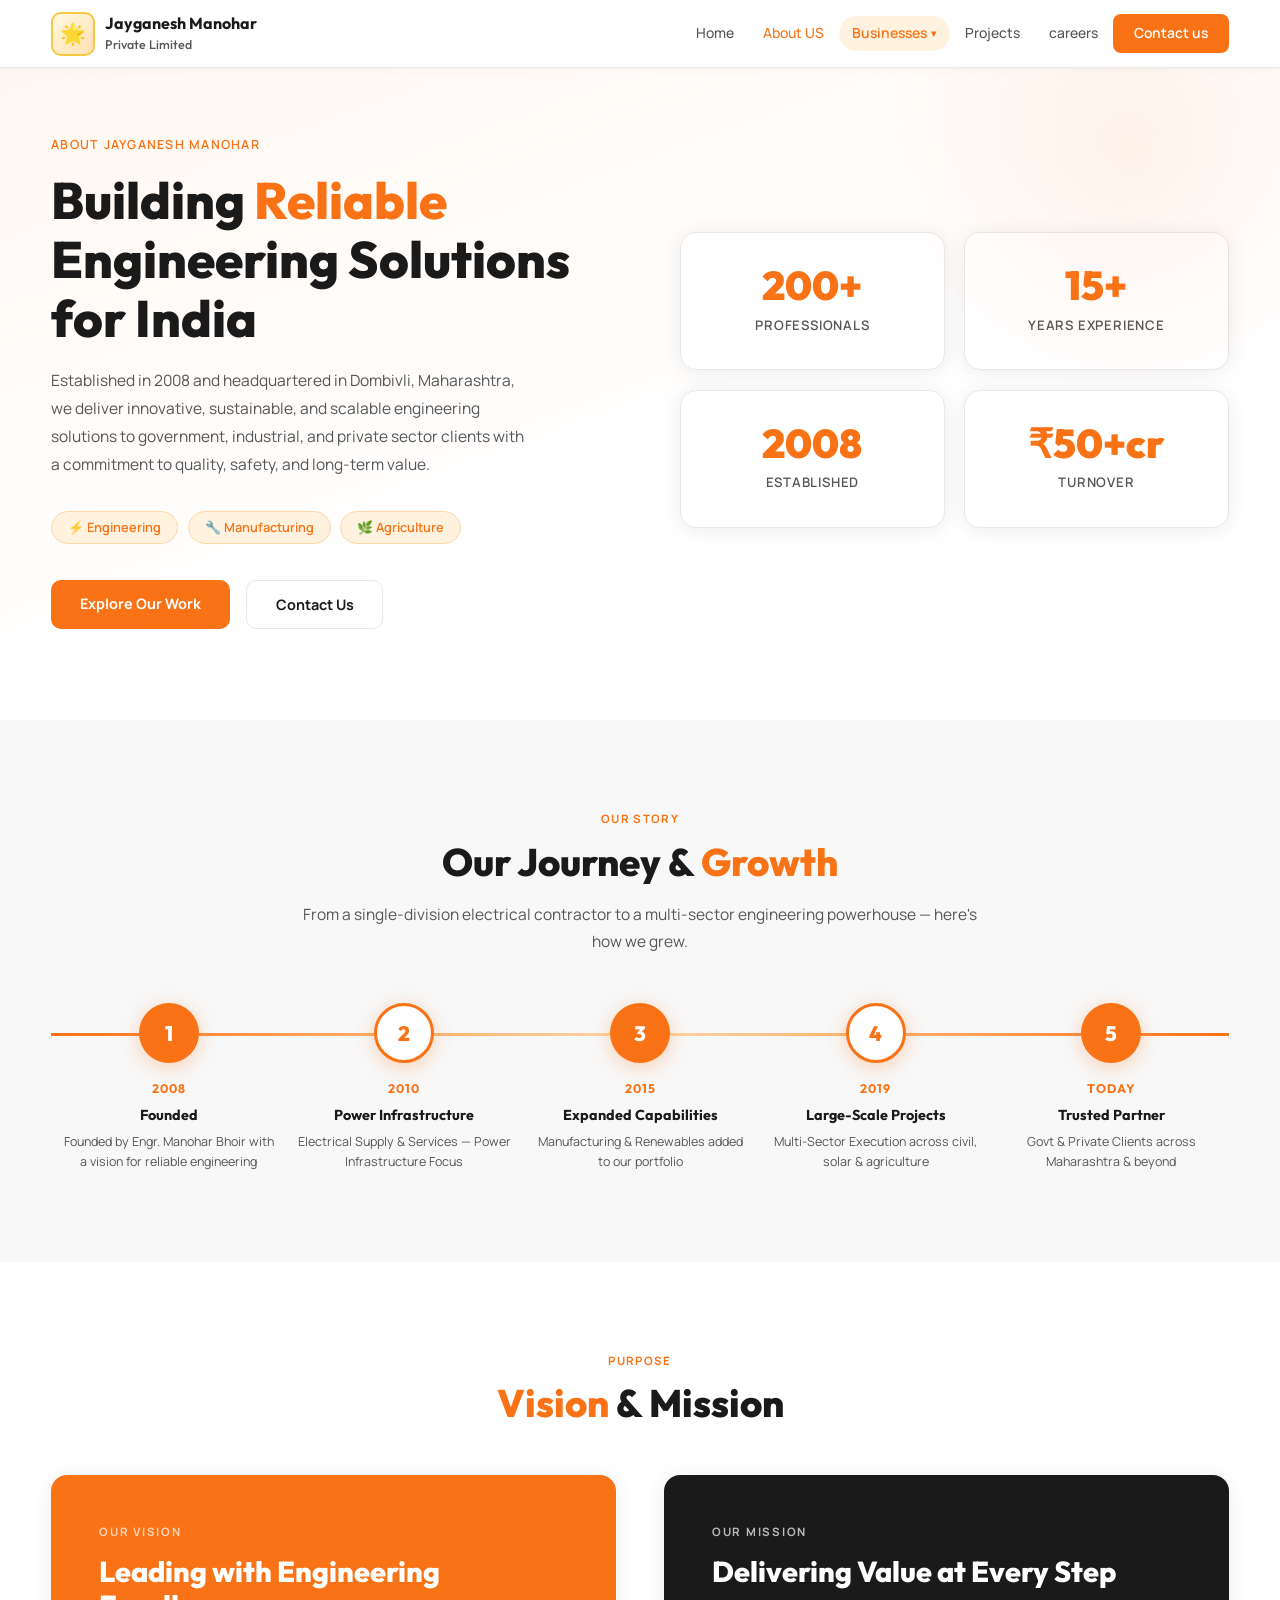
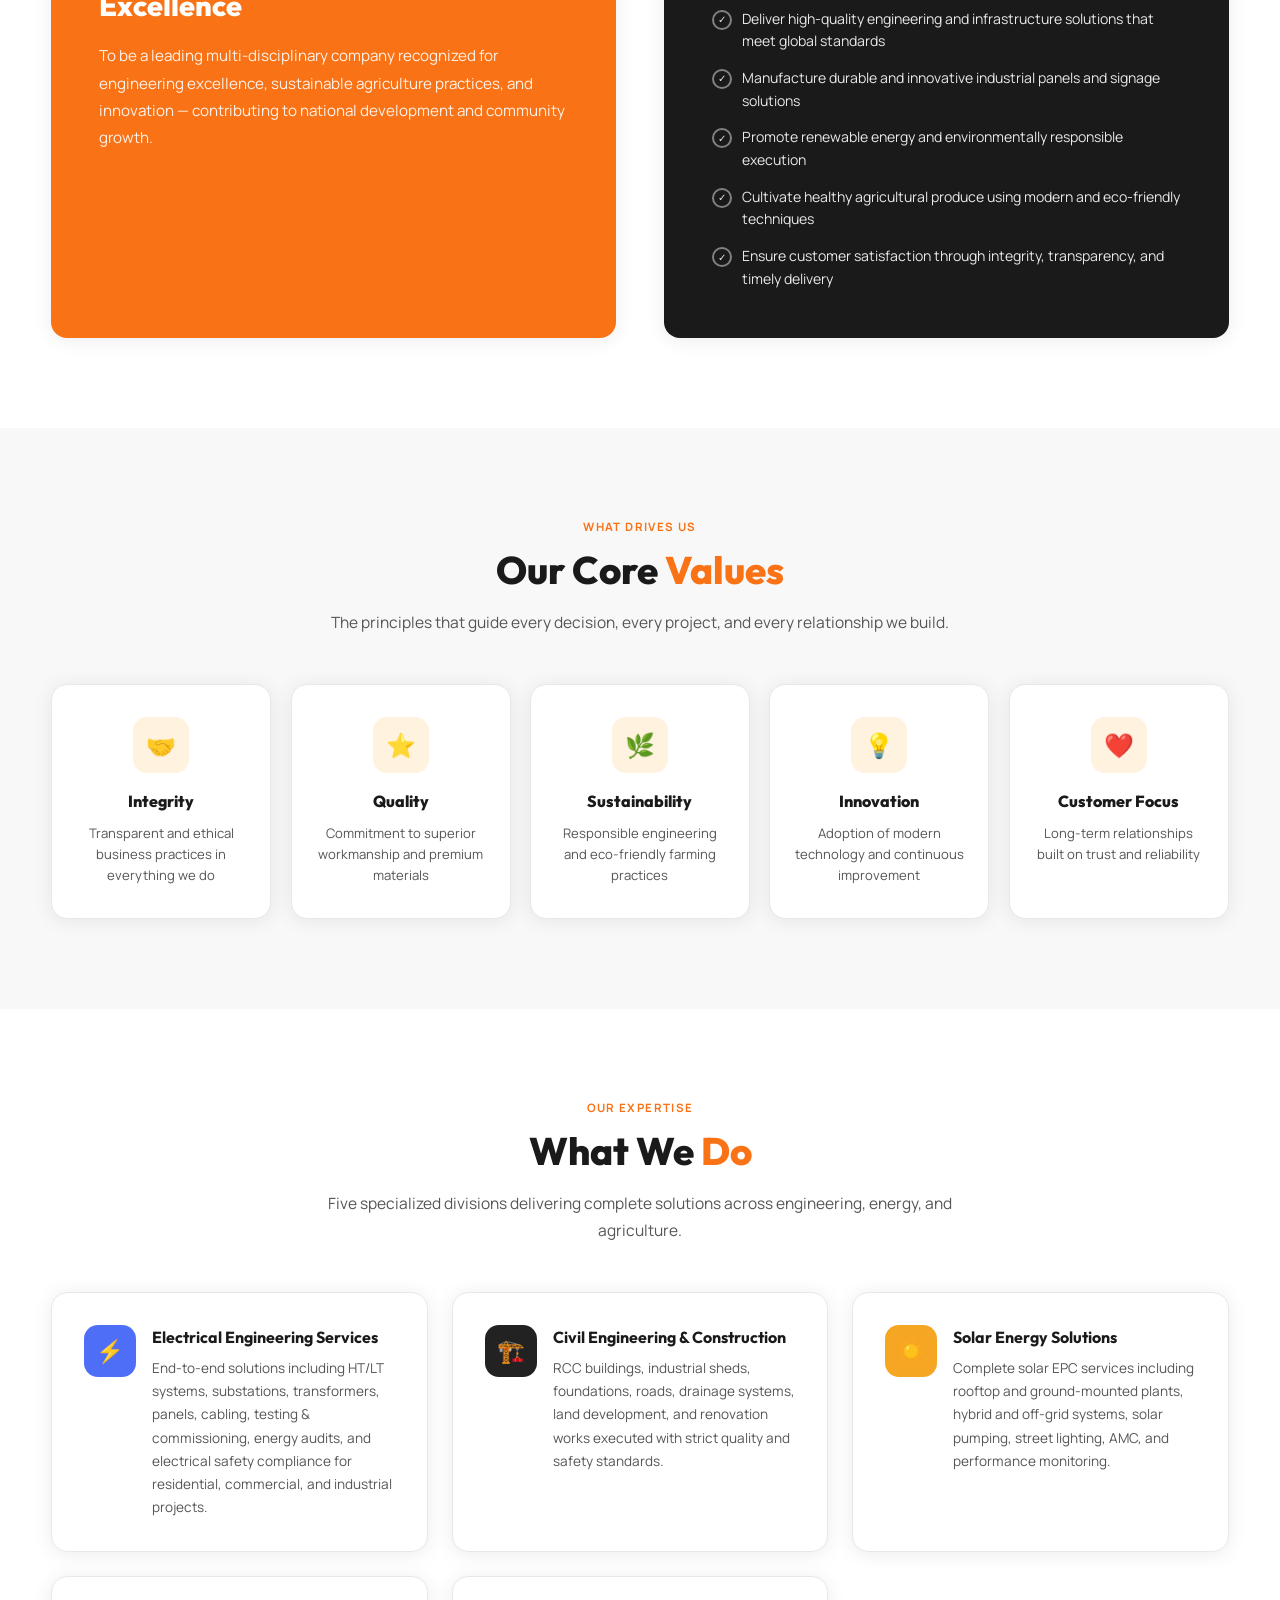
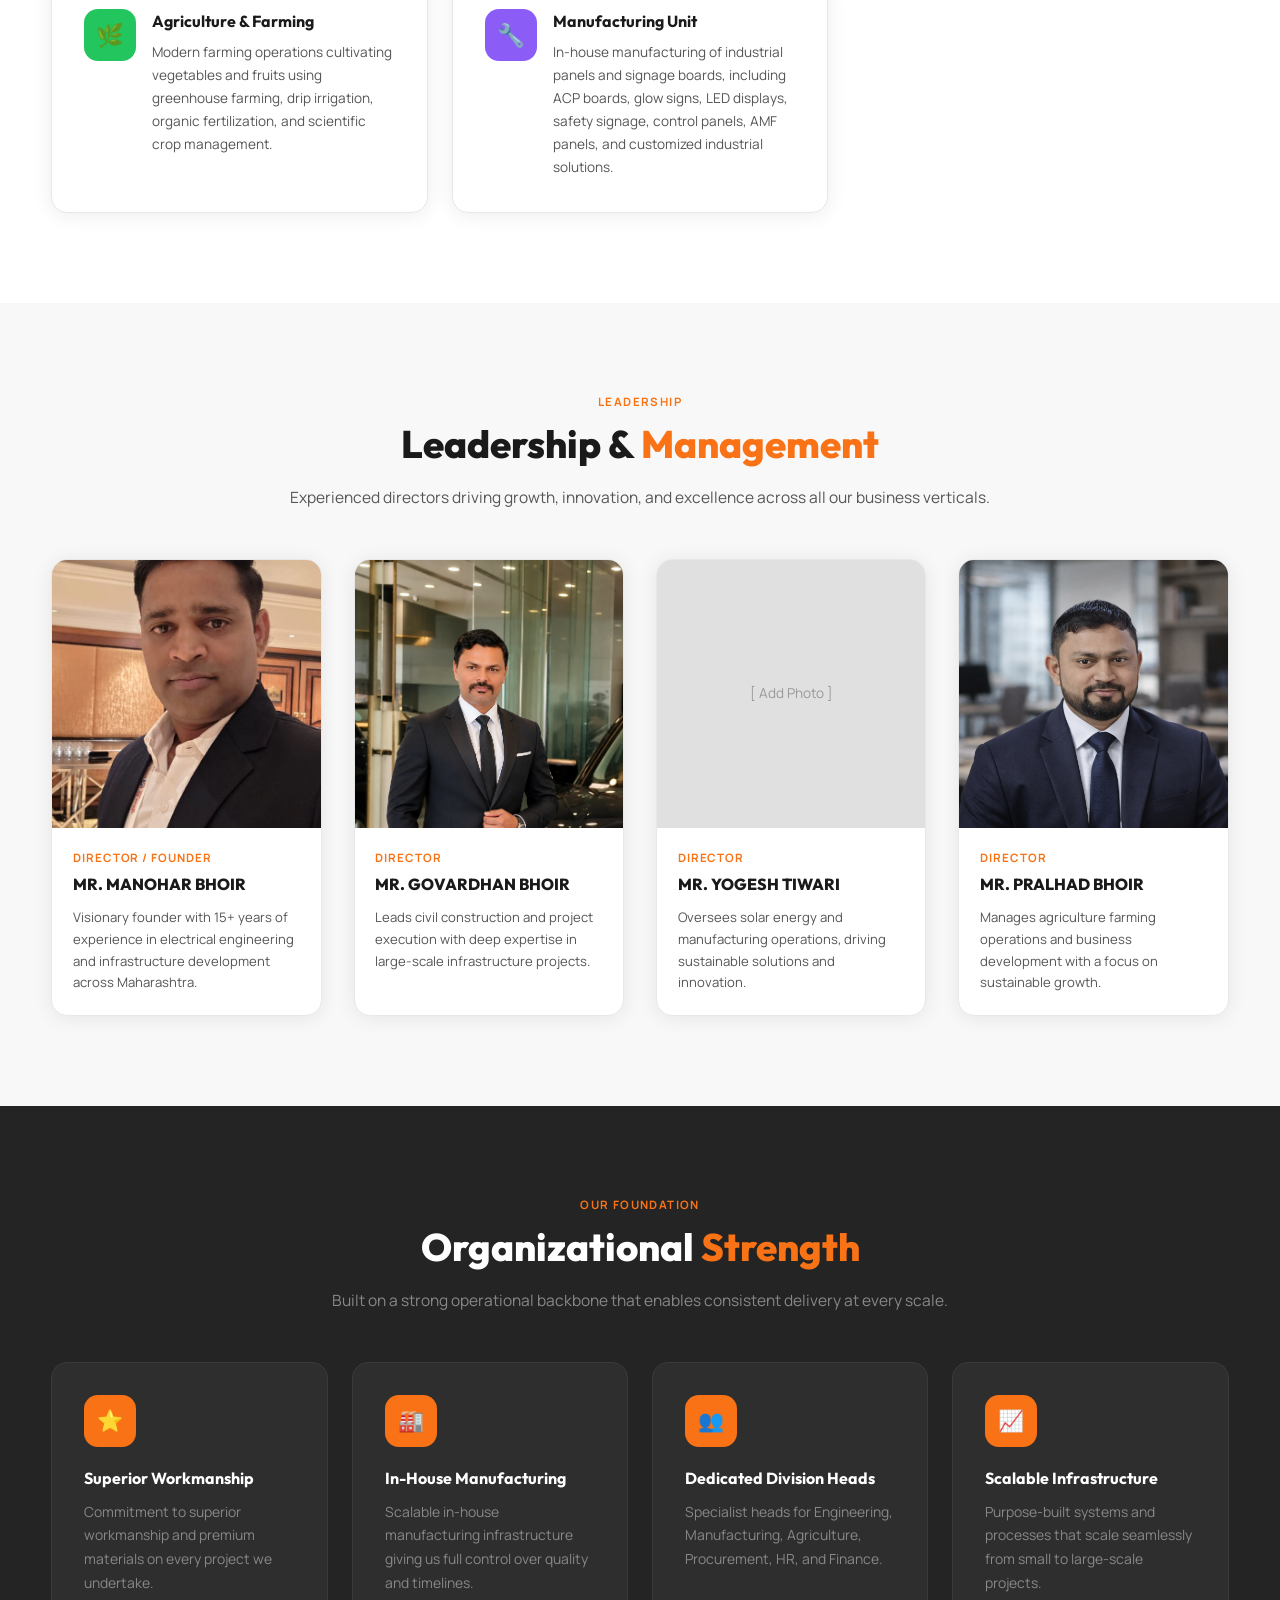
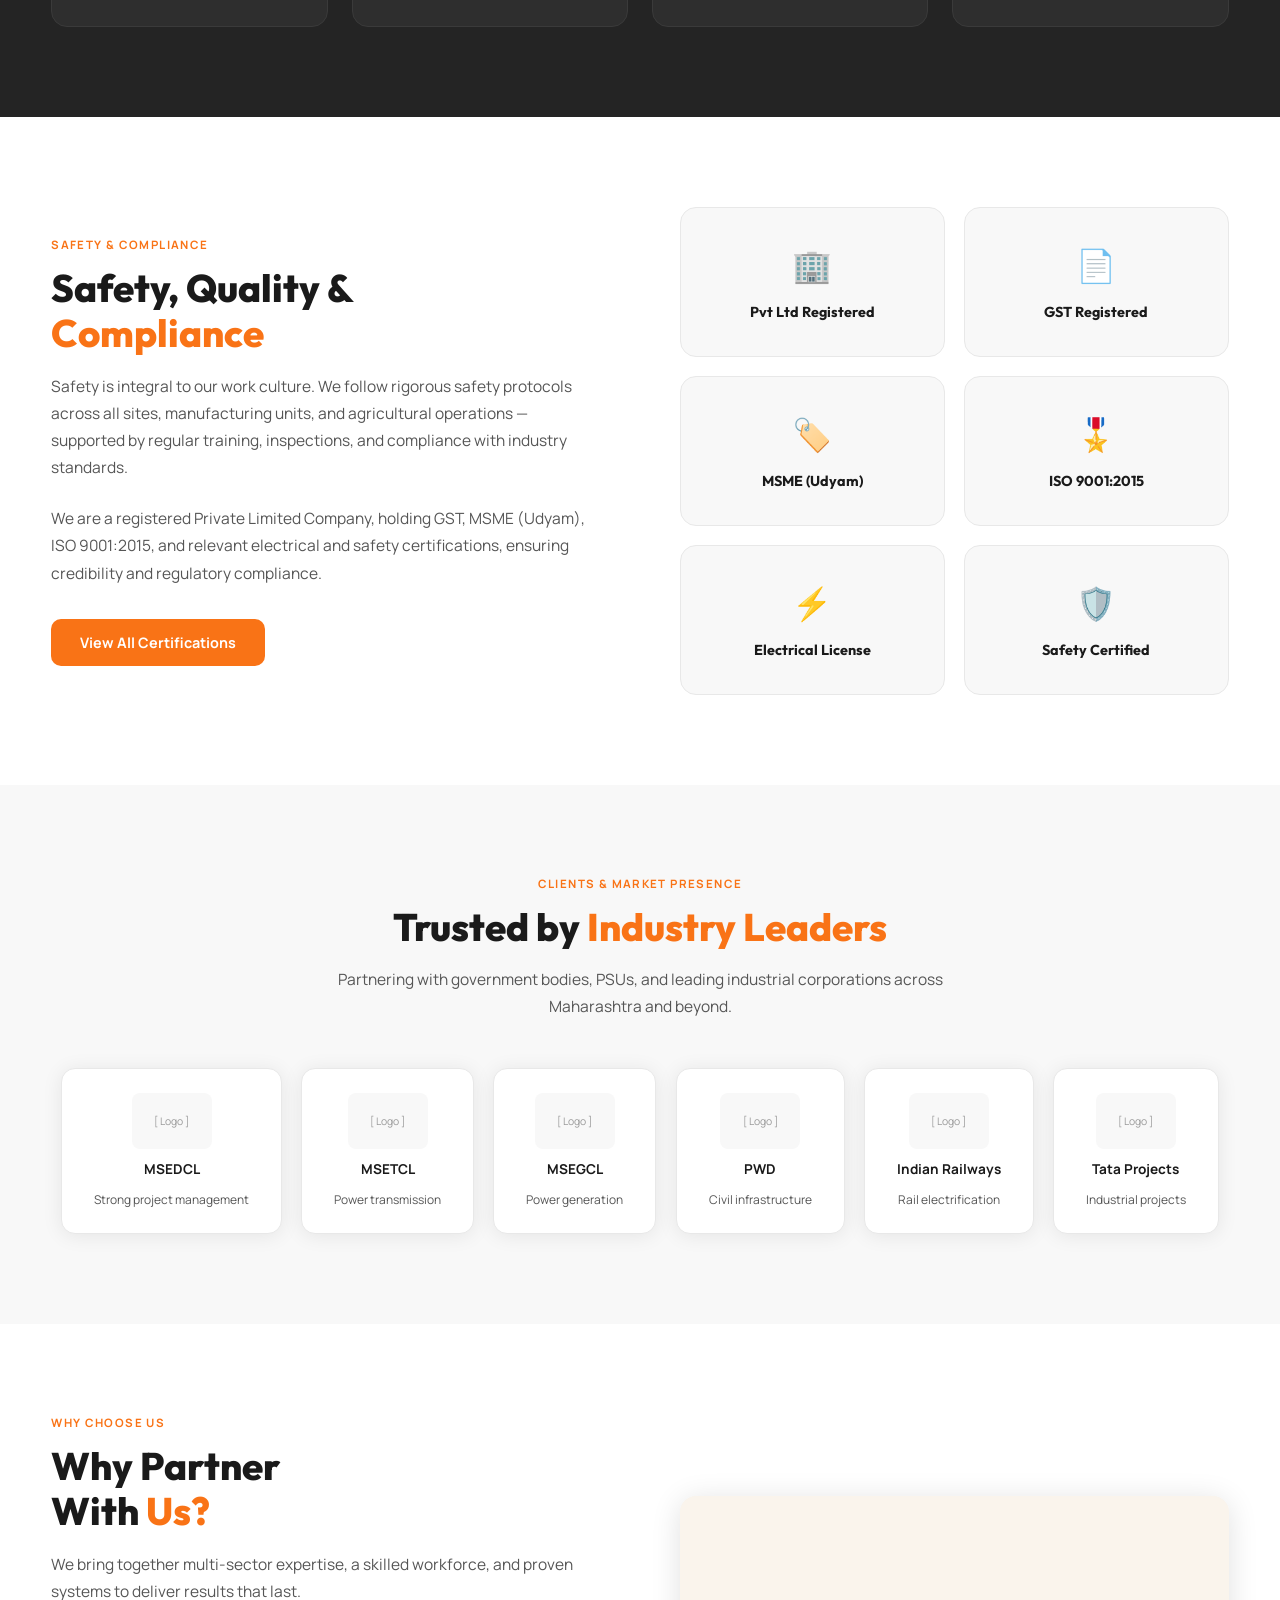
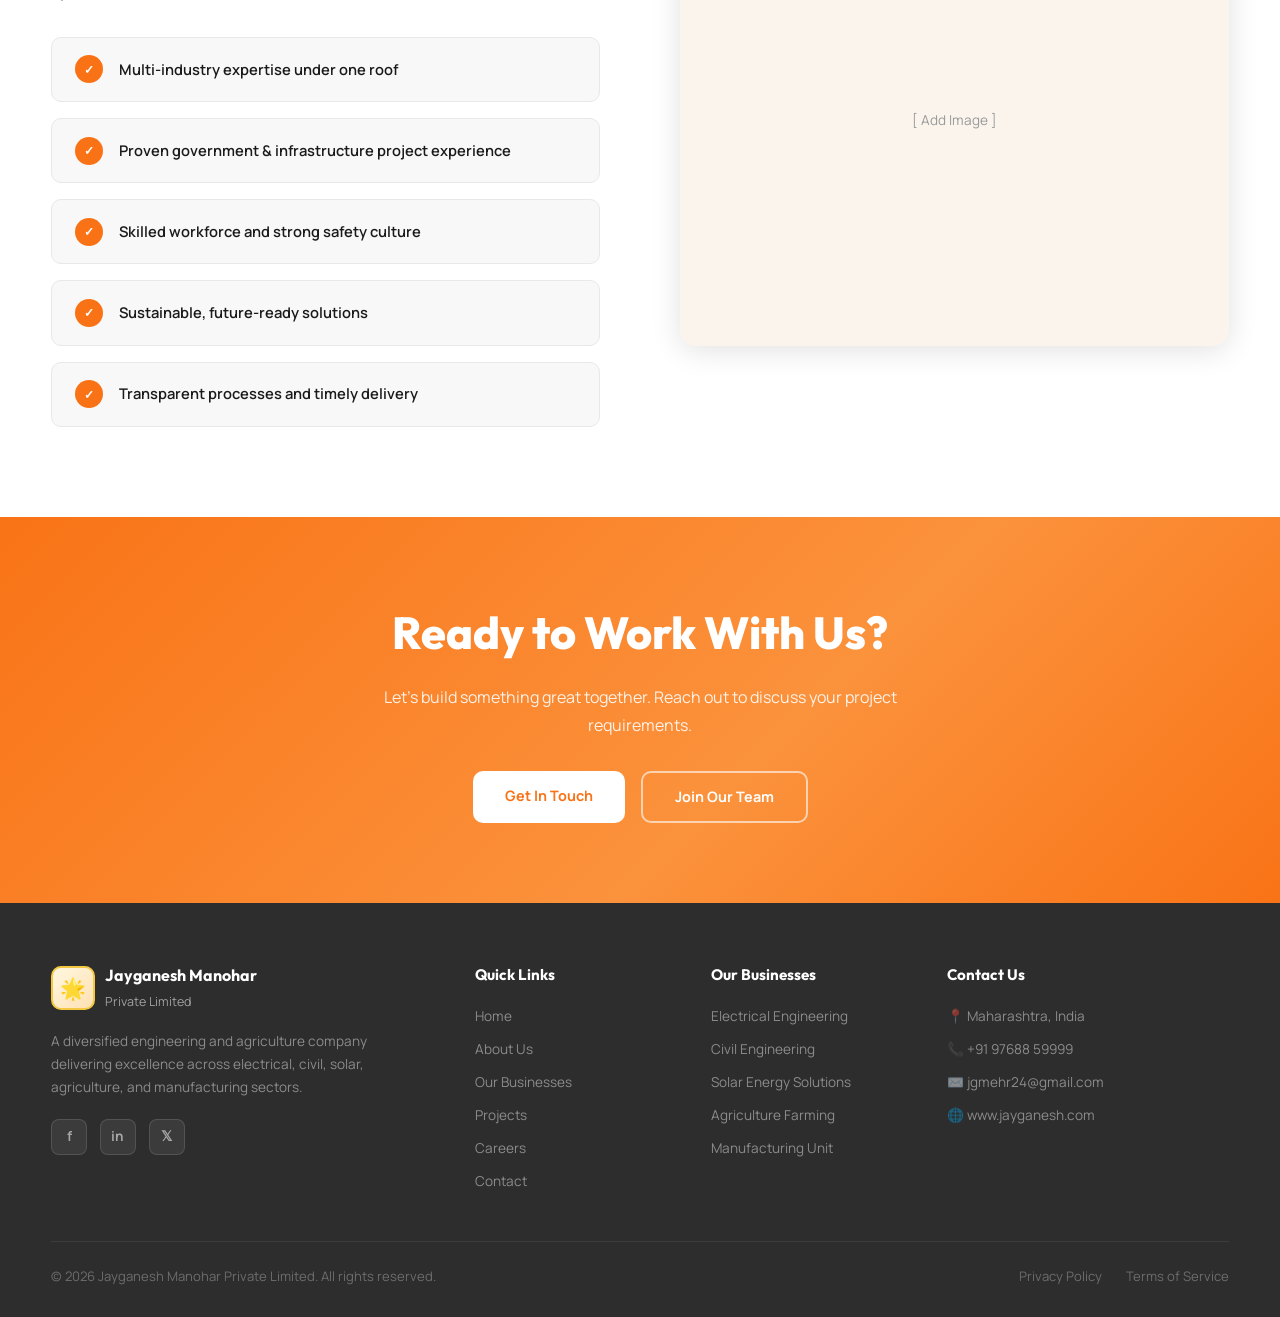
==== commit 8dde6dcb: "Update about.html" ====
--- a/about.html
+++ b/about.html
@@ -29,7 +29,7 @@
       <a href="index.html#businesses">Businesses</a>
       <div class="dropdown-menu">
         <a href="electrical.html">Electrical Engineering</a>
-        <a href="index.html#businesses">Civil Engineering &amp; Construction</a>
+        <a href="civil.html">Civil Engineering &amp; Construction</a>
         <a href="index.html#businesses">Solar Energy Solutions</a>
         <a href="index.html#businesses">Agriculture Farming</a>
         <a href="index.html#businesses">Manufacturing Unit</a>
@@ -349,8 +349,7 @@
 
     <div class="leader-card">
       <div class="leader-photo">
-        <!-- <img src="images/manohar.jpg" alt="Mr. Manohar Bhoir"> -->
-        [ Add Photo ]
+       <img src="images/WhatsApp Image 2026-01-05 at 11.44.54 AM.jpeg" alt="Mr. Manohar Bhoir">
       </div>
       <div class="leader-body">
         <div class="leader-role">Director / Founder</div>
@@ -361,8 +360,7 @@
 
     <div class="leader-card">
       <div class="leader-photo">
-        <!-- <img src="images/govardhan.jpg" alt="Mr. Govardhan Bhoir"> -->
-        [ Add Photo ]
+          <img src="images/ChatGPT Image Jun 1, 2026, 12_16_52 PM.png" alt="Mr. Govardhan Bhoir">
       </div>
       <div class="leader-body">
         <div class="leader-role">Director</div>
@@ -385,8 +383,7 @@
 
     <div class="leader-card">
       <div class="leader-photo">
-        <!-- <img src="images/pralhad.jpg" alt="Mr. Pralhad Bhoir"> -->
-        [ Add Photo ]
+         <img src="images/pra.png" alt="Mr. Yogesh Tiwari">
       </div>
       <div class="leader-body">
         <div class="leader-role">Director</div>
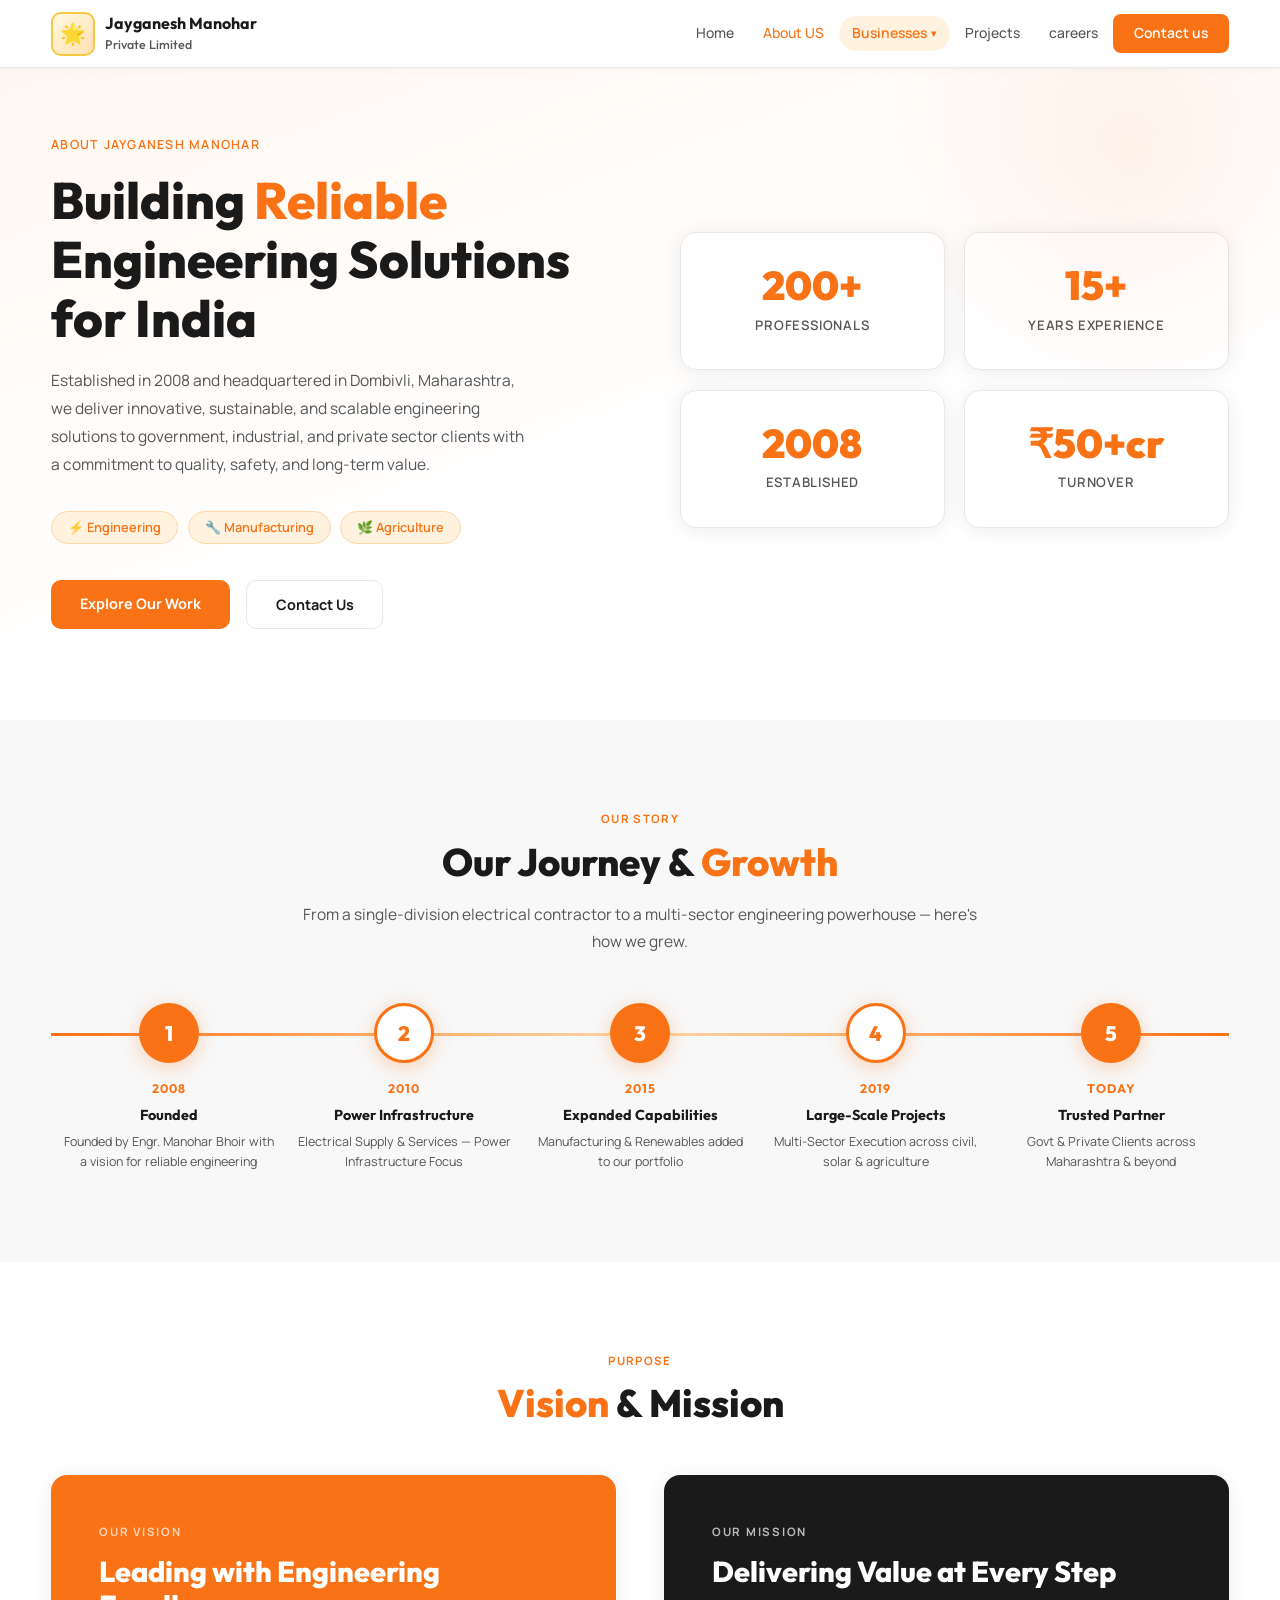
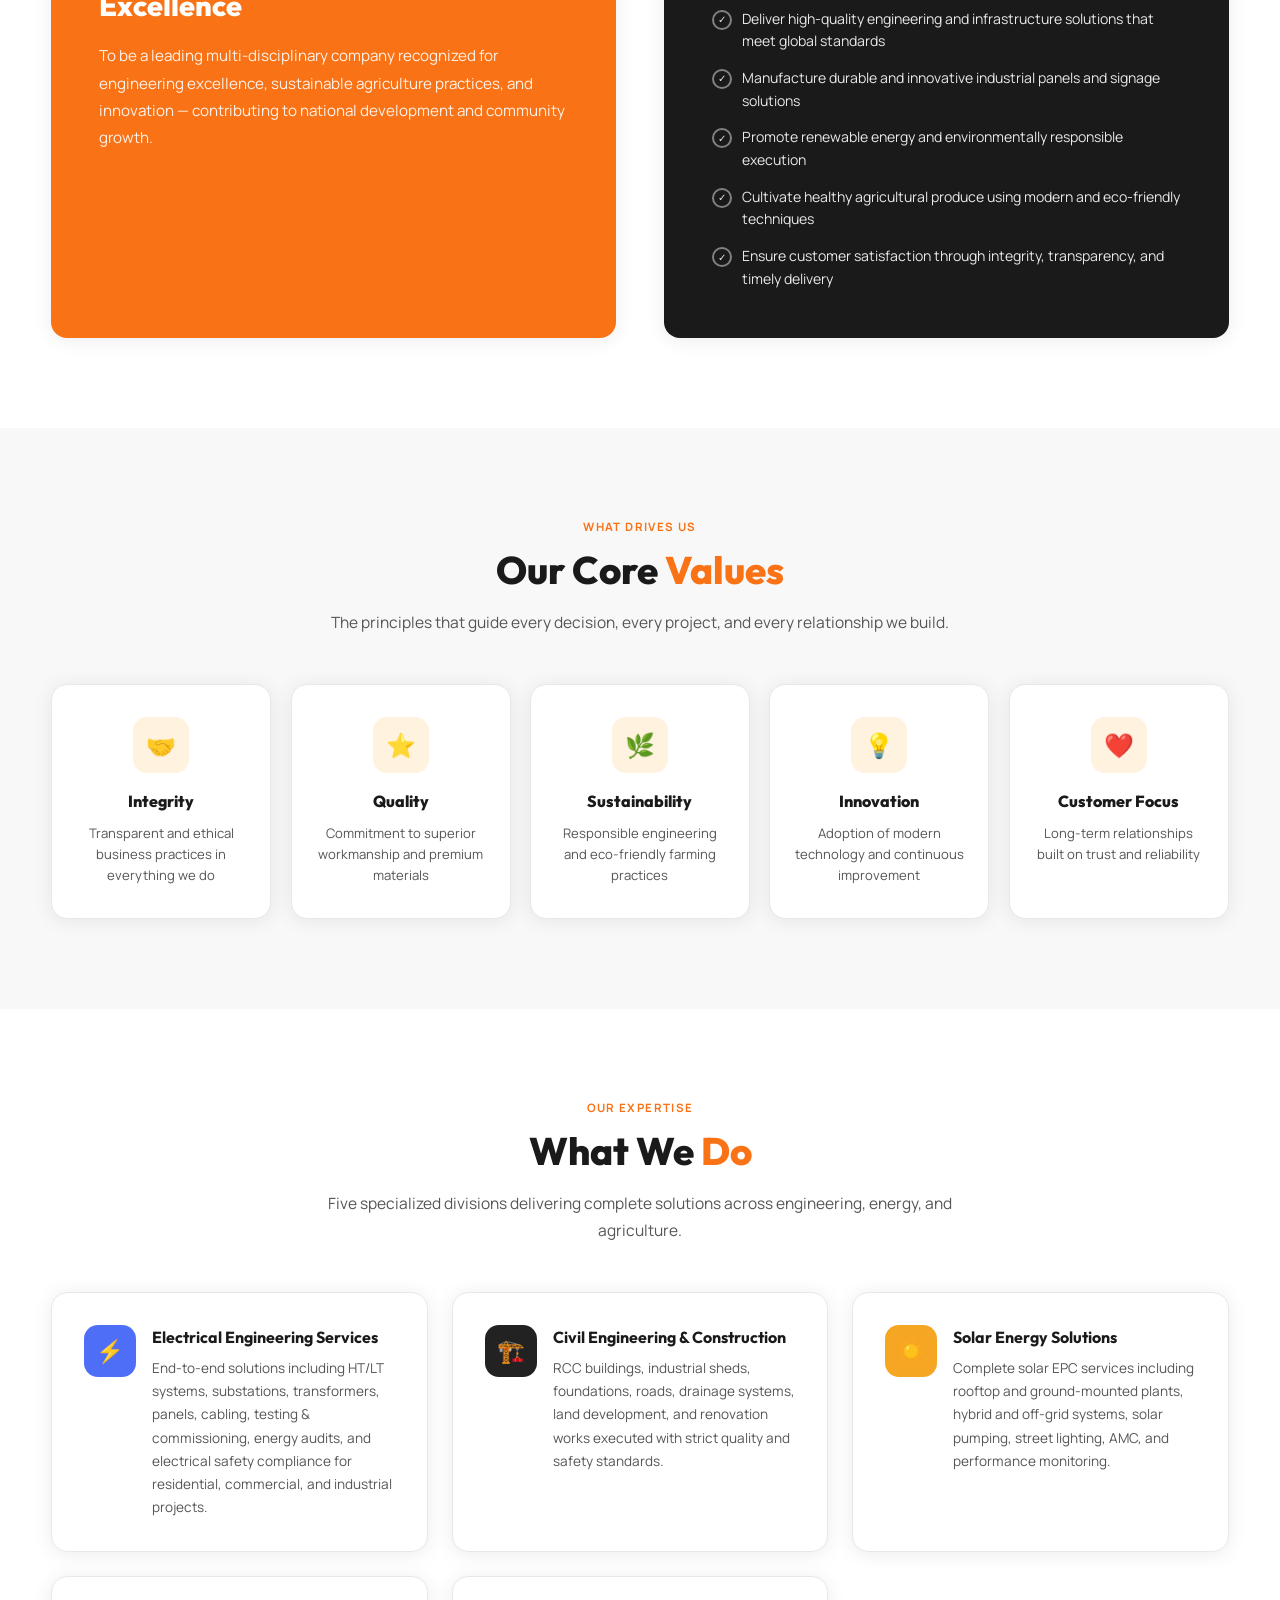
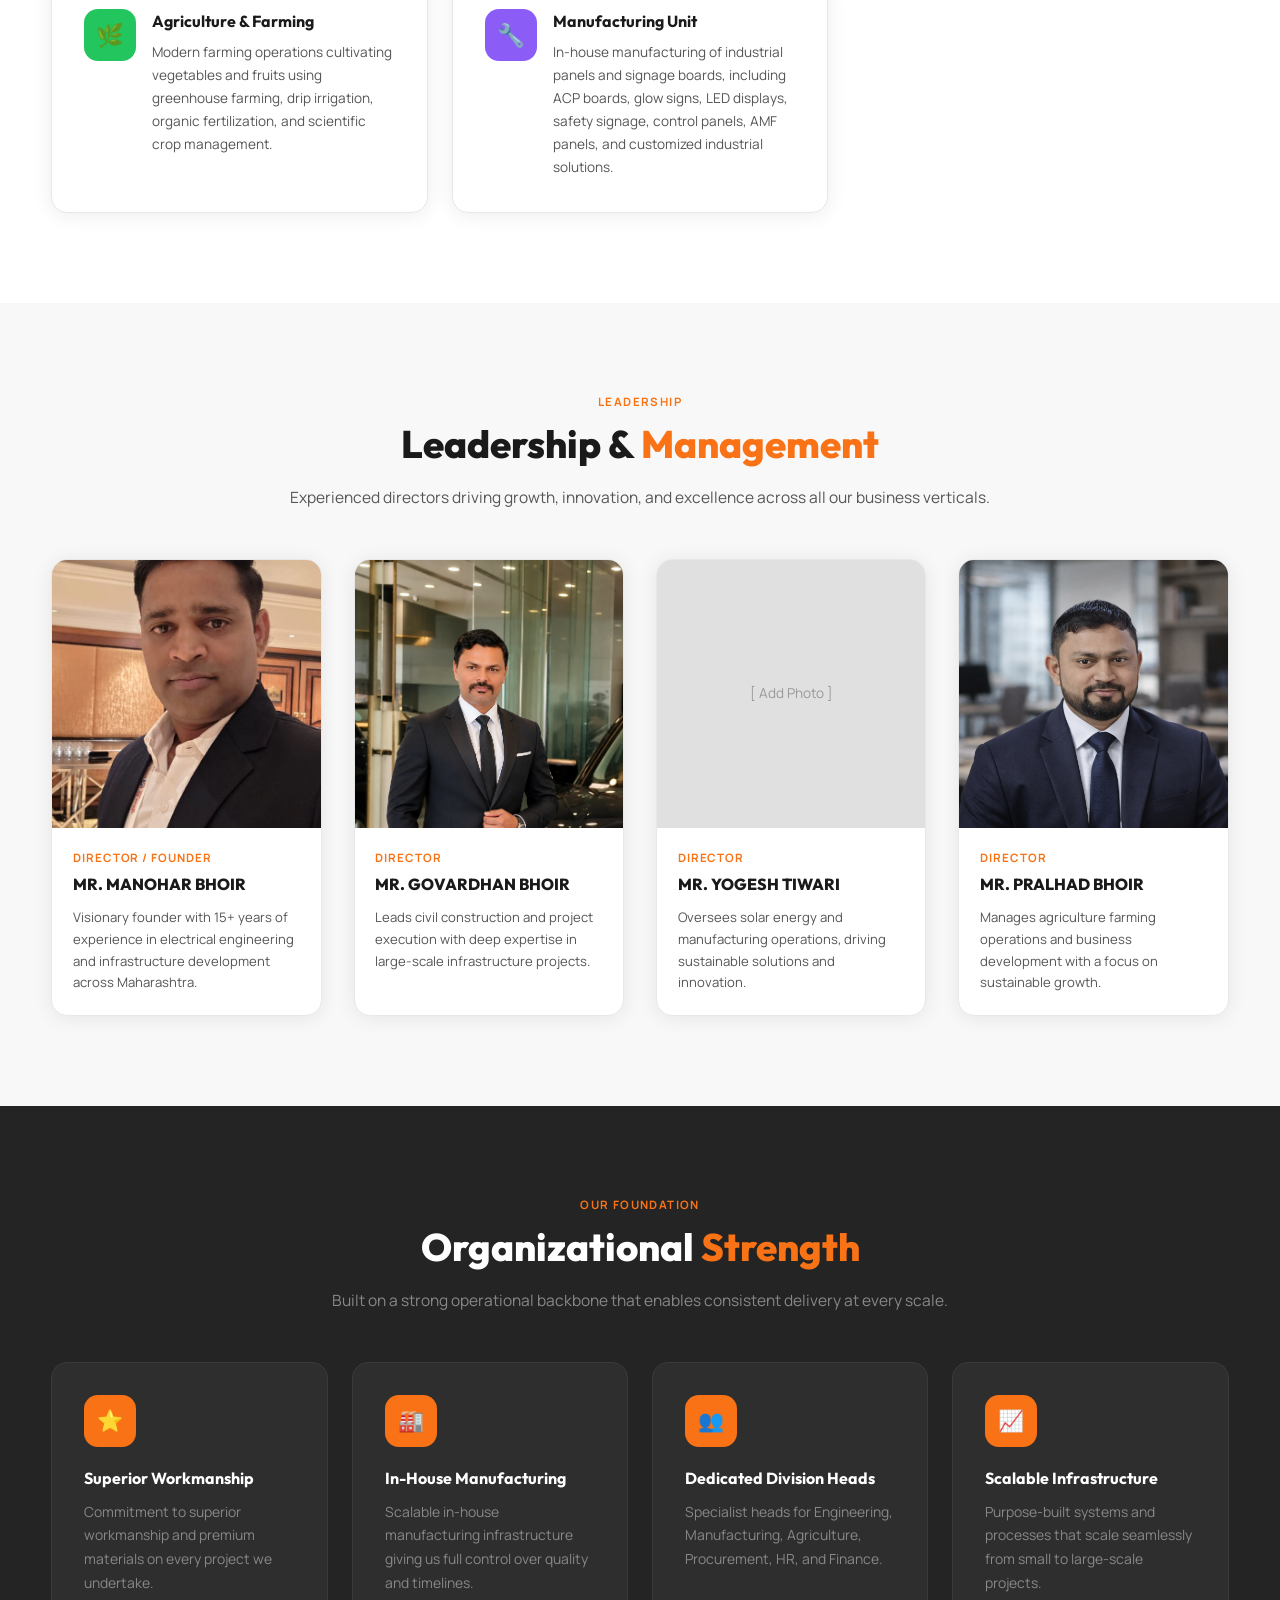
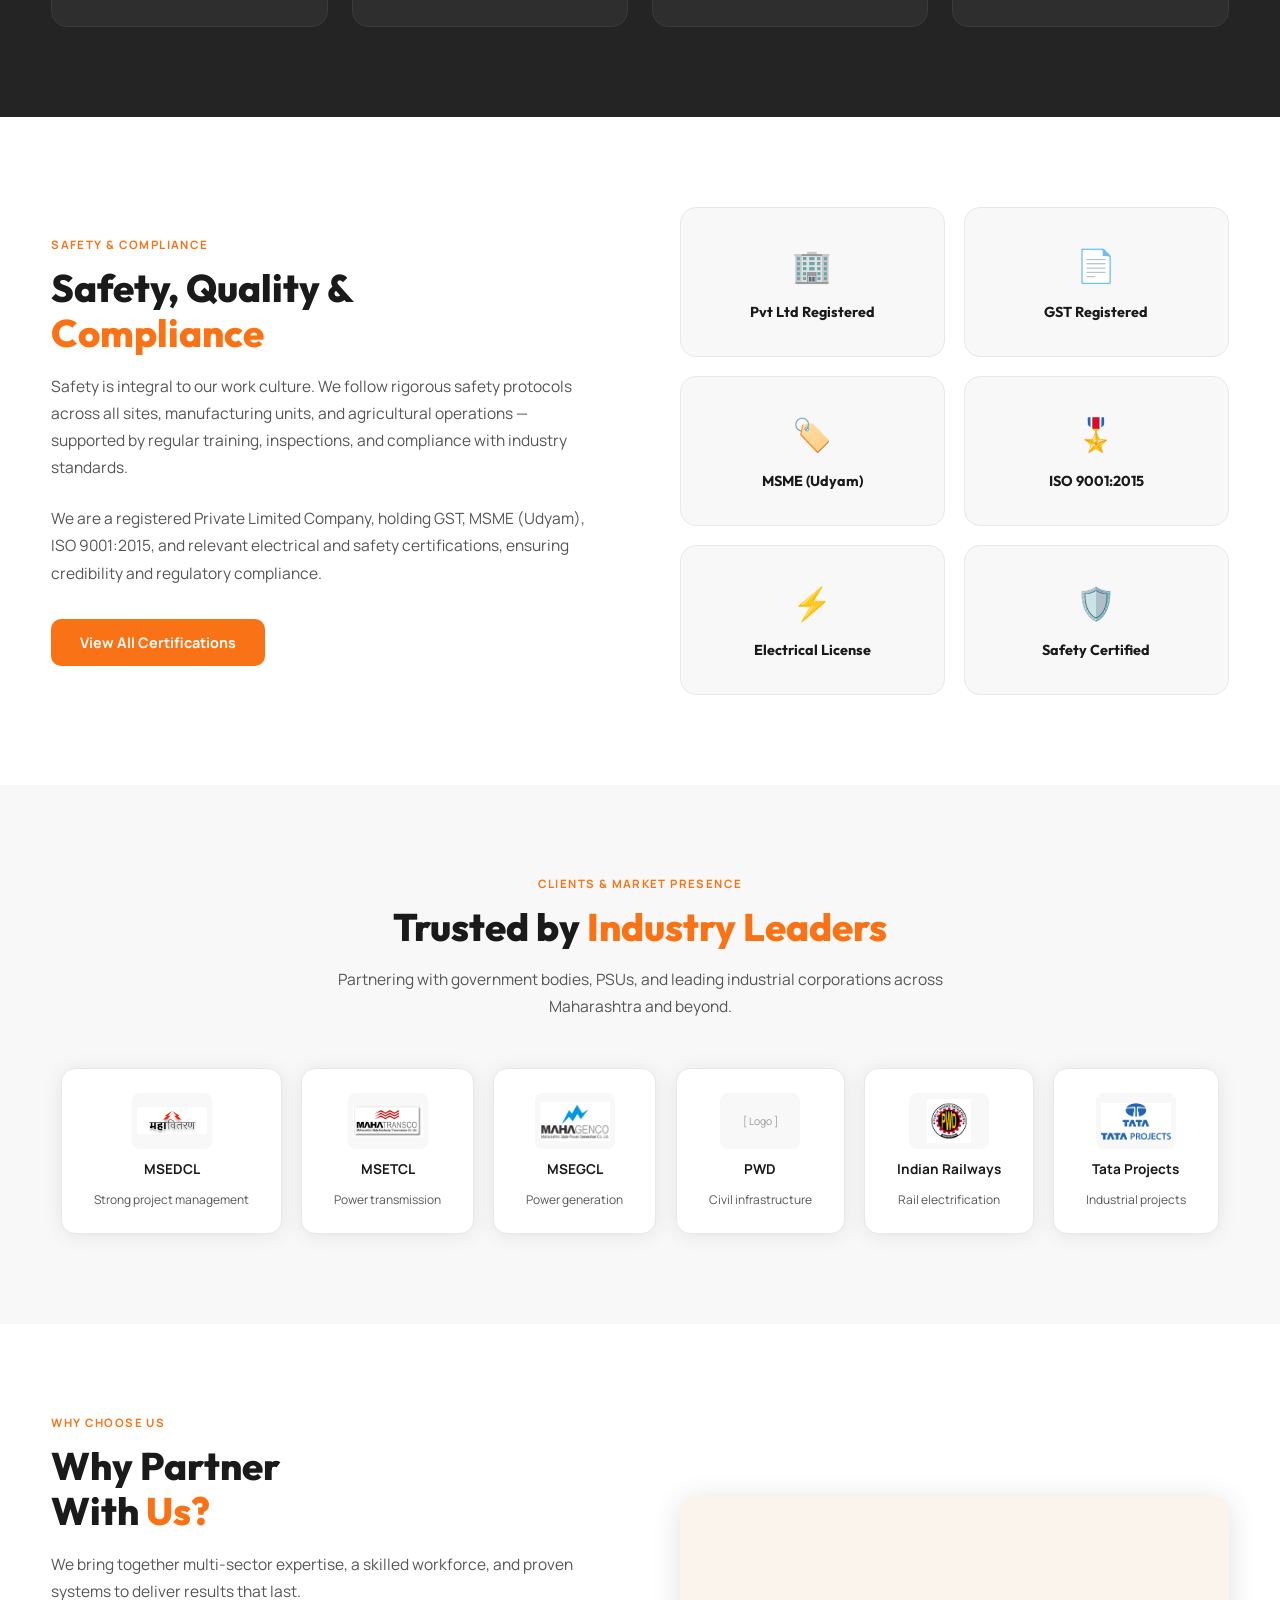
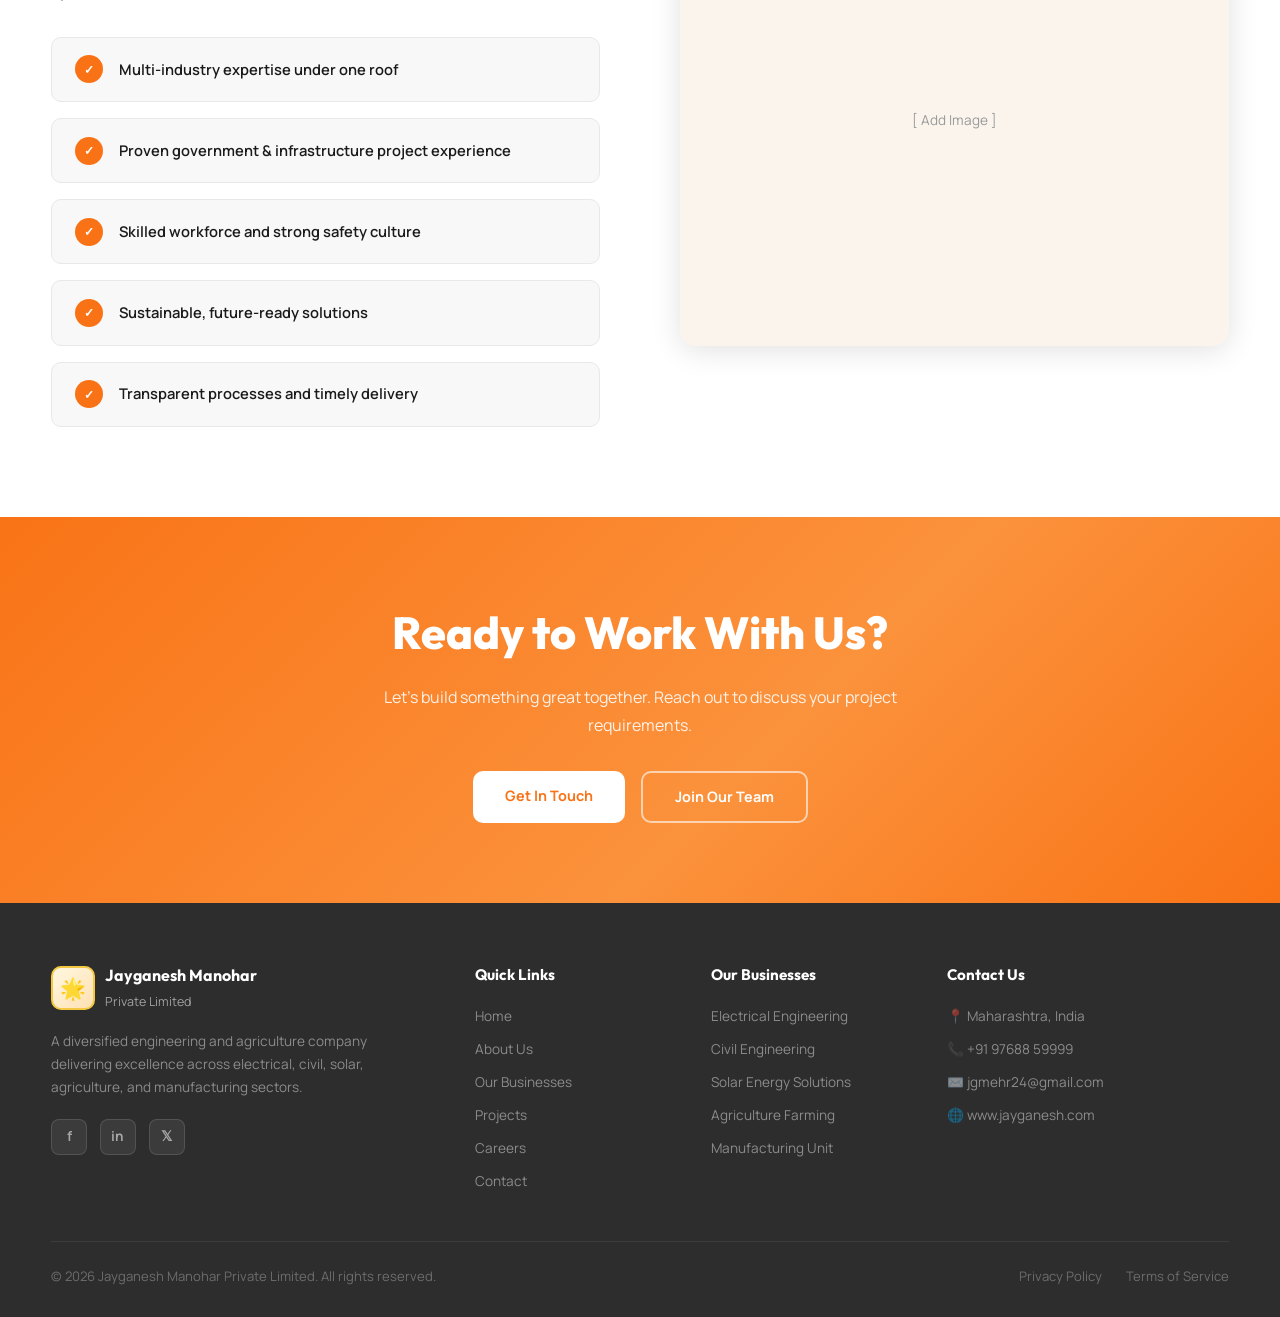
==== commit 6a62c15a: "Update about.html" ====
--- a/about.html
+++ b/about.html
@@ -498,17 +498,17 @@
 
   <div class="clients-about-grid">
     <div class="client-about-card">
-      <div class="client-logo-img">[ Logo ]</div>
+      <div class="client-logo-img">  <img src="images/msedcl.png" alt="MSEDCL"></div>
       <div class="client-about-name">MSEDCL</div>
       <div class="client-about-tag">Strong project management</div>
     </div>
     <div class="client-about-card">
-      <div class="client-logo-img">[ Logo ]</div>
+      <div class="client-logo-img"> <img src="images/Mahatransco_Logo.jpg"></div>
       <div class="client-about-name">MSETCL</div>
       <div class="client-about-tag">Power transmission</div>
     </div>
     <div class="client-about-card">
-      <div class="client-logo-img">[ Logo ]</div>
+      <div class="client-logo-img"><img src="images/download-last.png"></div>
       <div class="client-about-name">MSEGCL</div>
       <div class="client-about-tag">Power generation</div>
     </div>
@@ -518,12 +518,12 @@
       <div class="client-about-tag">Civil infrastructure</div>
     </div>
     <div class="client-about-card">
-      <div class="client-logo-img">[ Logo ]</div>
+      <div class="client-logo-img"><img src="images/download-0pwd.jpg"></div>
       <div class="client-about-name">Indian Railways</div>
       <div class="client-about-tag">Rail electrification</div>
     </div>
     <div class="client-about-card">
-      <div class="client-logo-img">[ Logo ]</div>
+      <div class="client-logo-img"><image src="images/download-tata-project.png"></div>
       <div class="client-about-name">Tata Projects</div>
       <div class="client-about-tag">Industrial projects</div>
     </div>
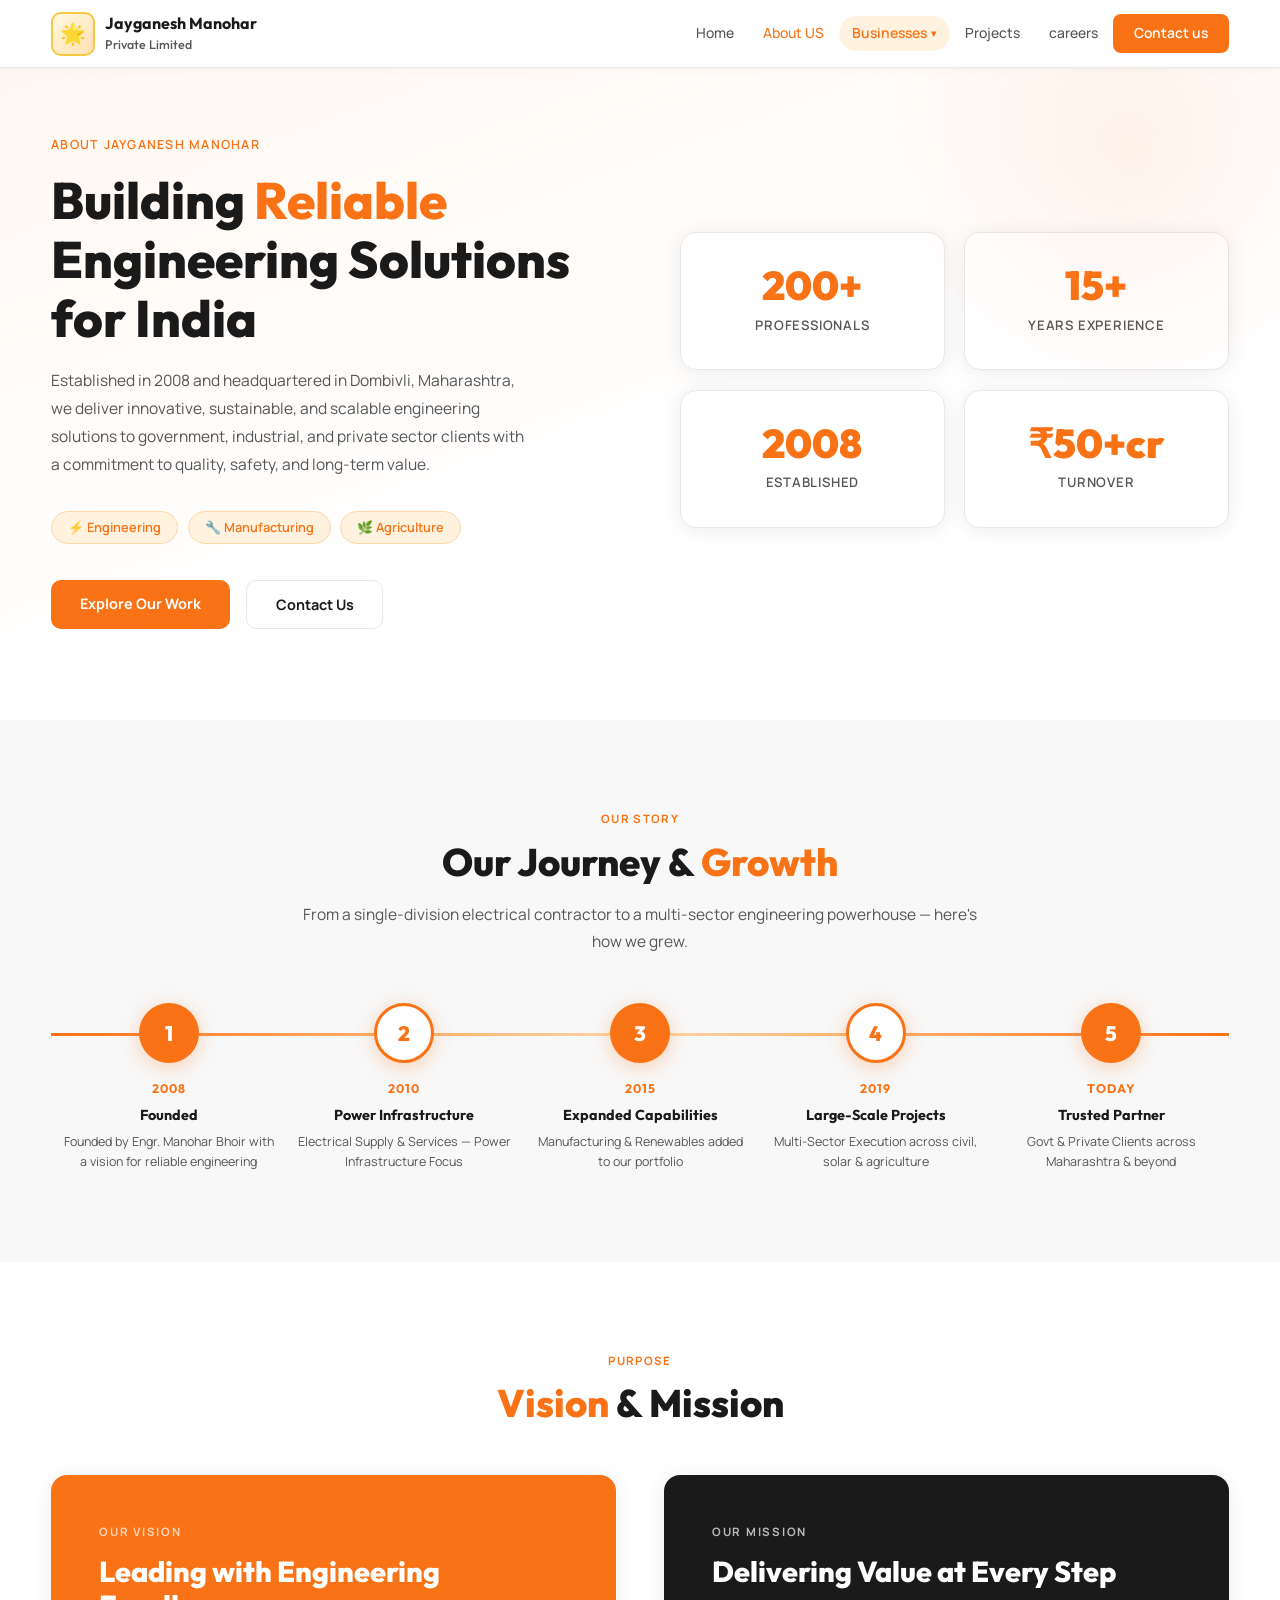
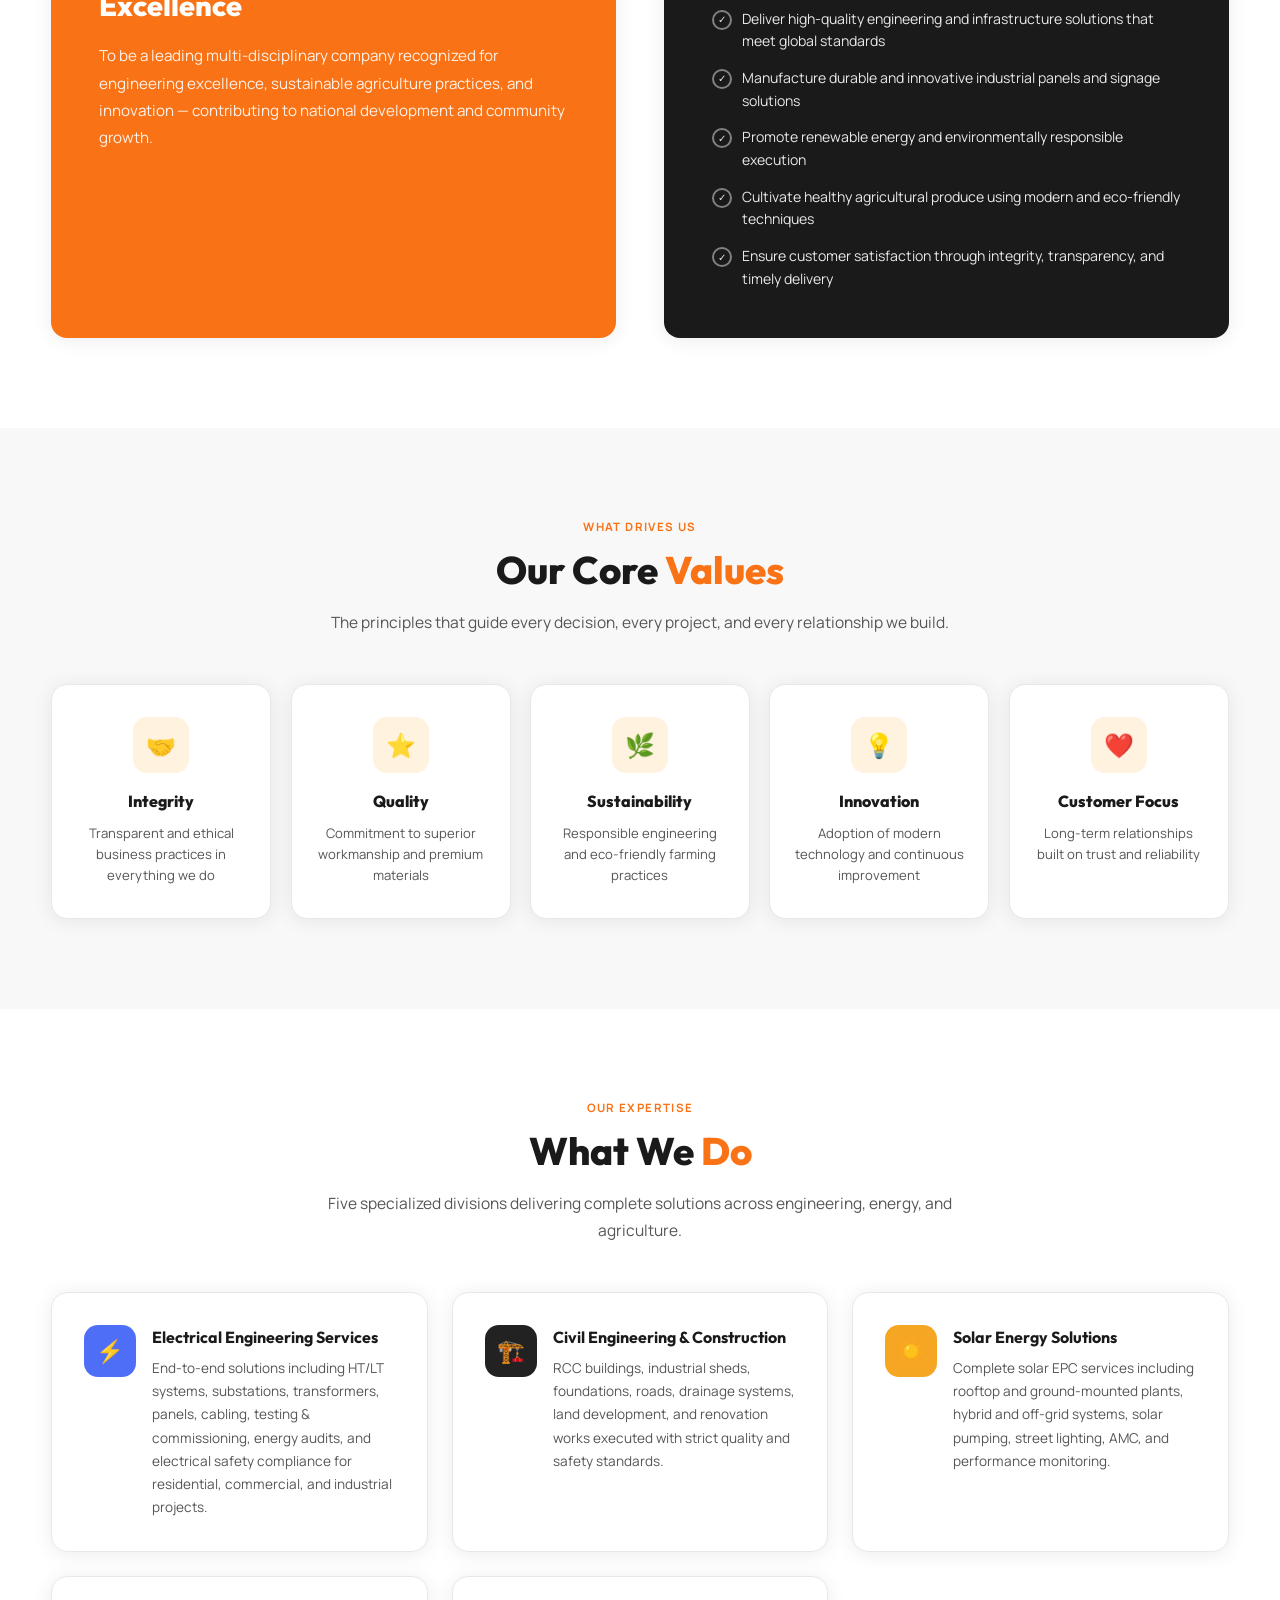
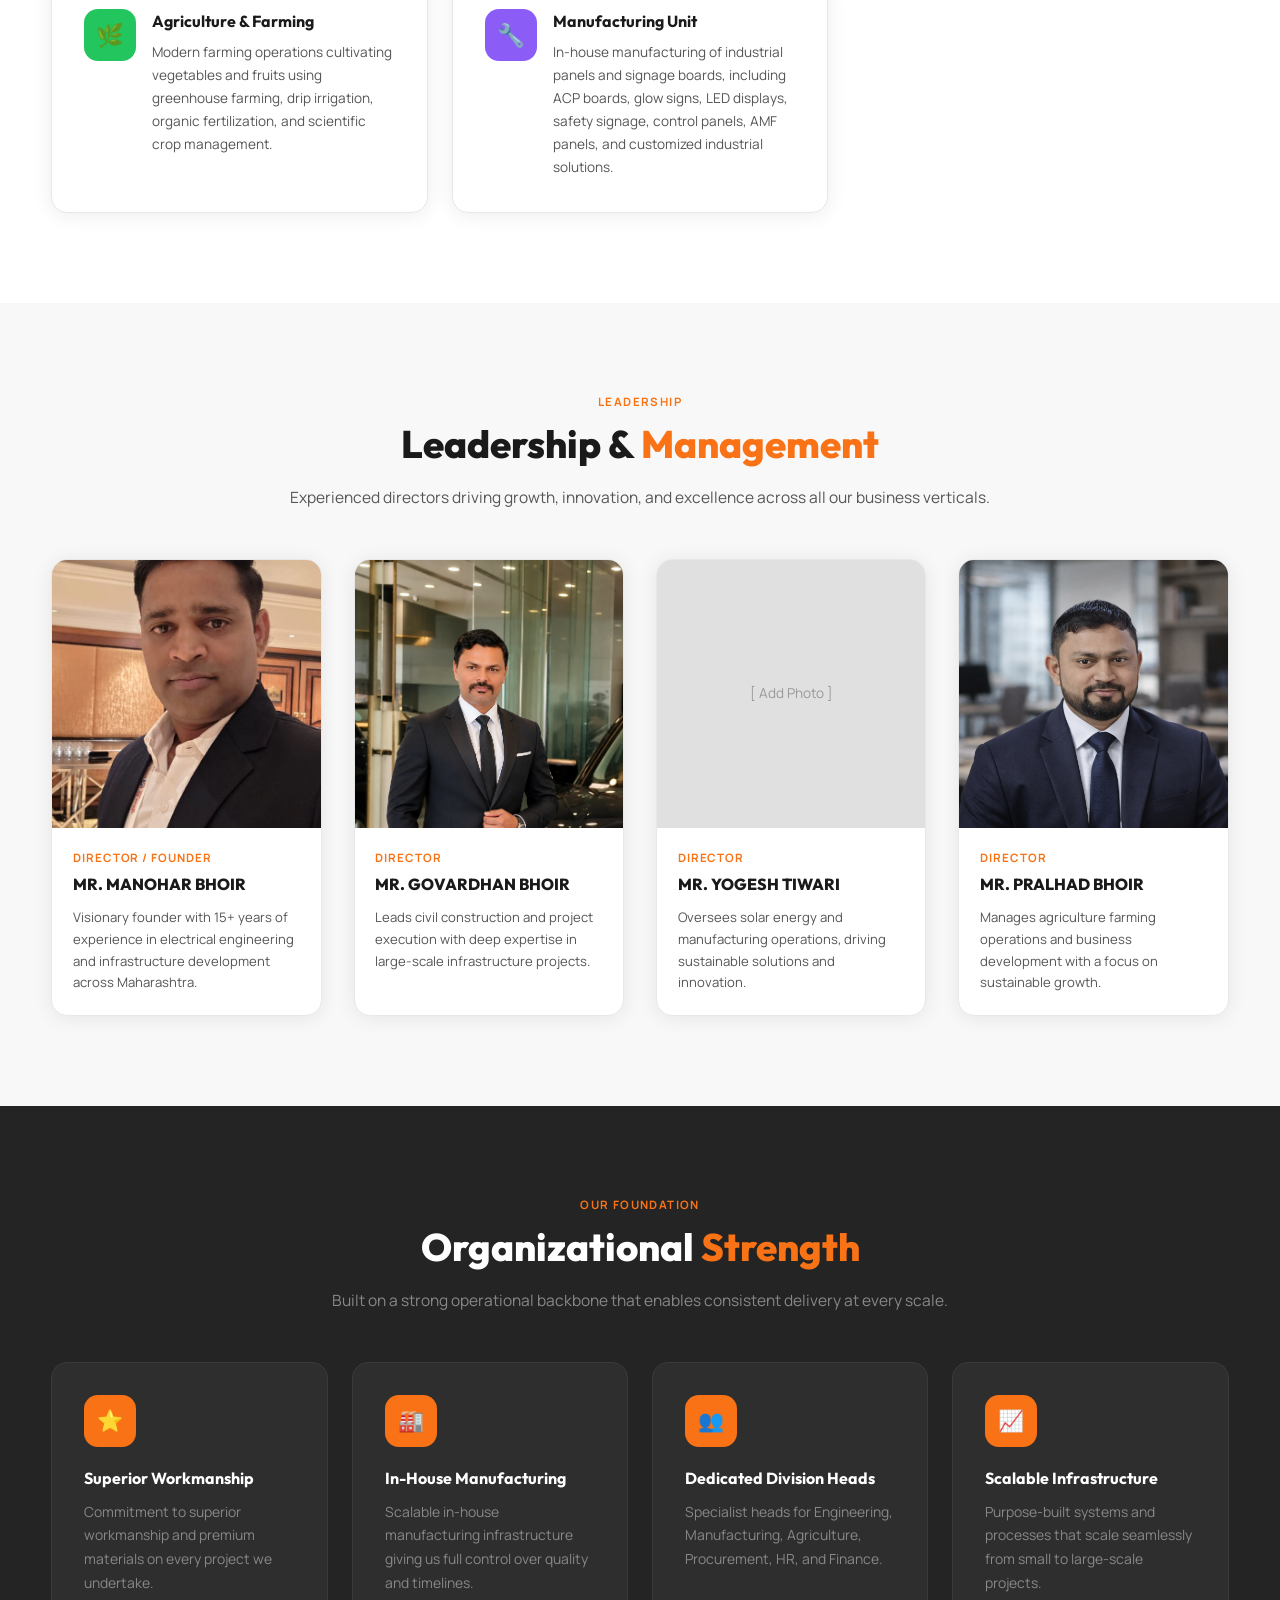
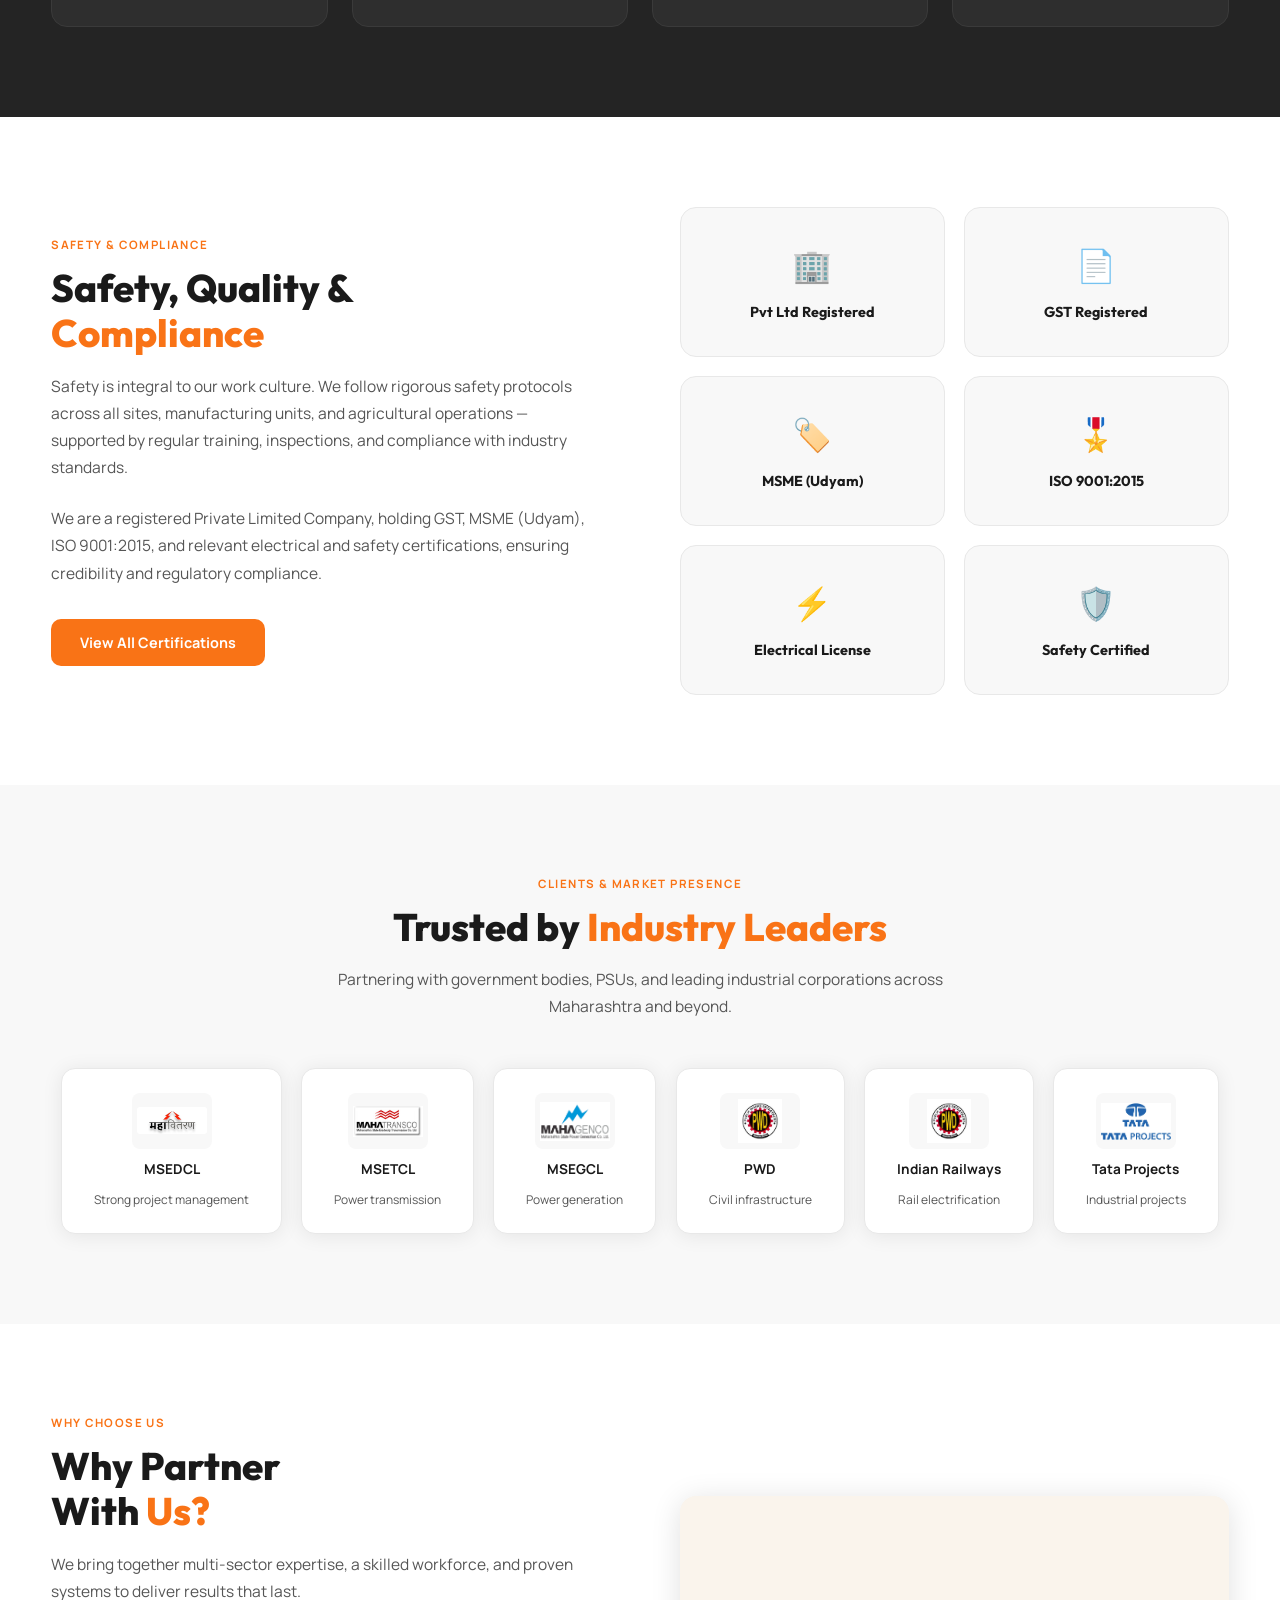
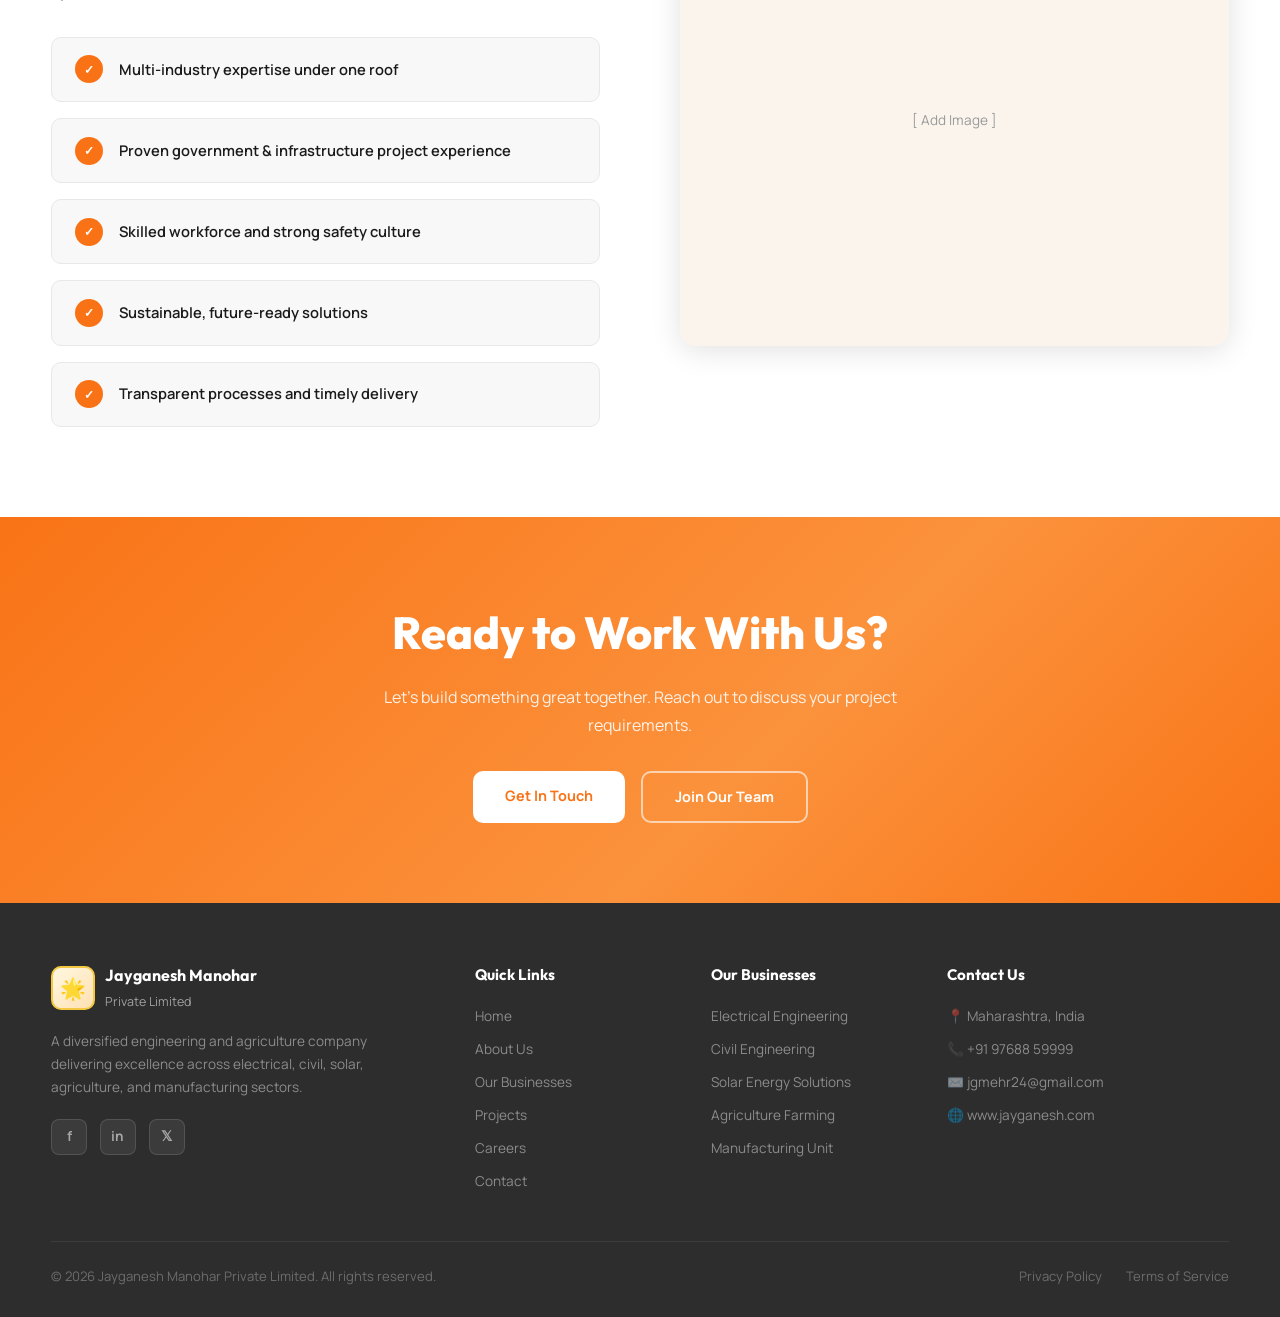
==== commit 2747ee76: "Update about.html" ====
--- a/about.html
+++ b/about.html
@@ -513,7 +513,7 @@
       <div class="client-about-tag">Power generation</div>
     </div>
     <div class="client-about-card">
-      <div class="client-logo-img">[ Logo ]</div>
+      <div class="client-logo-img"><img src="images/download-0pwd.jpg"></div>
       <div class="client-about-name">PWD</div>
       <div class="client-about-tag">Civil infrastructure</div>
     </div>
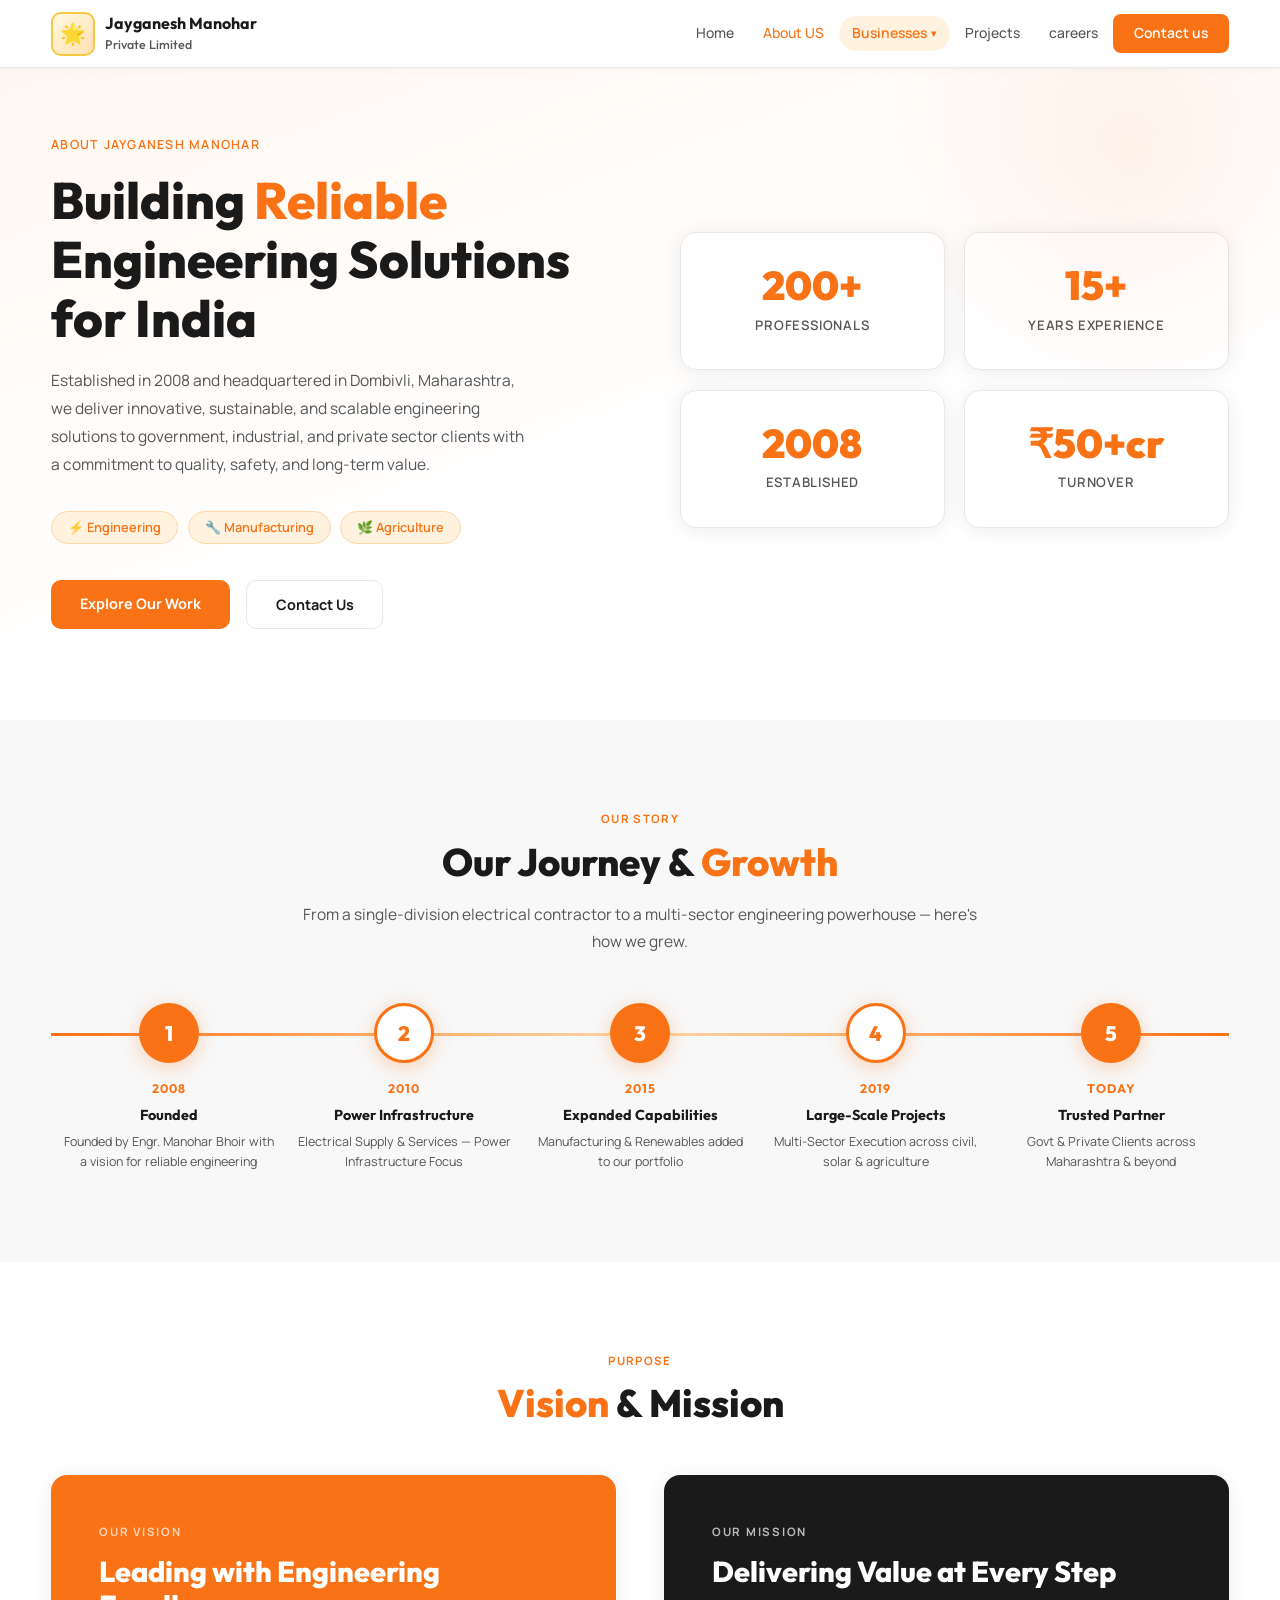
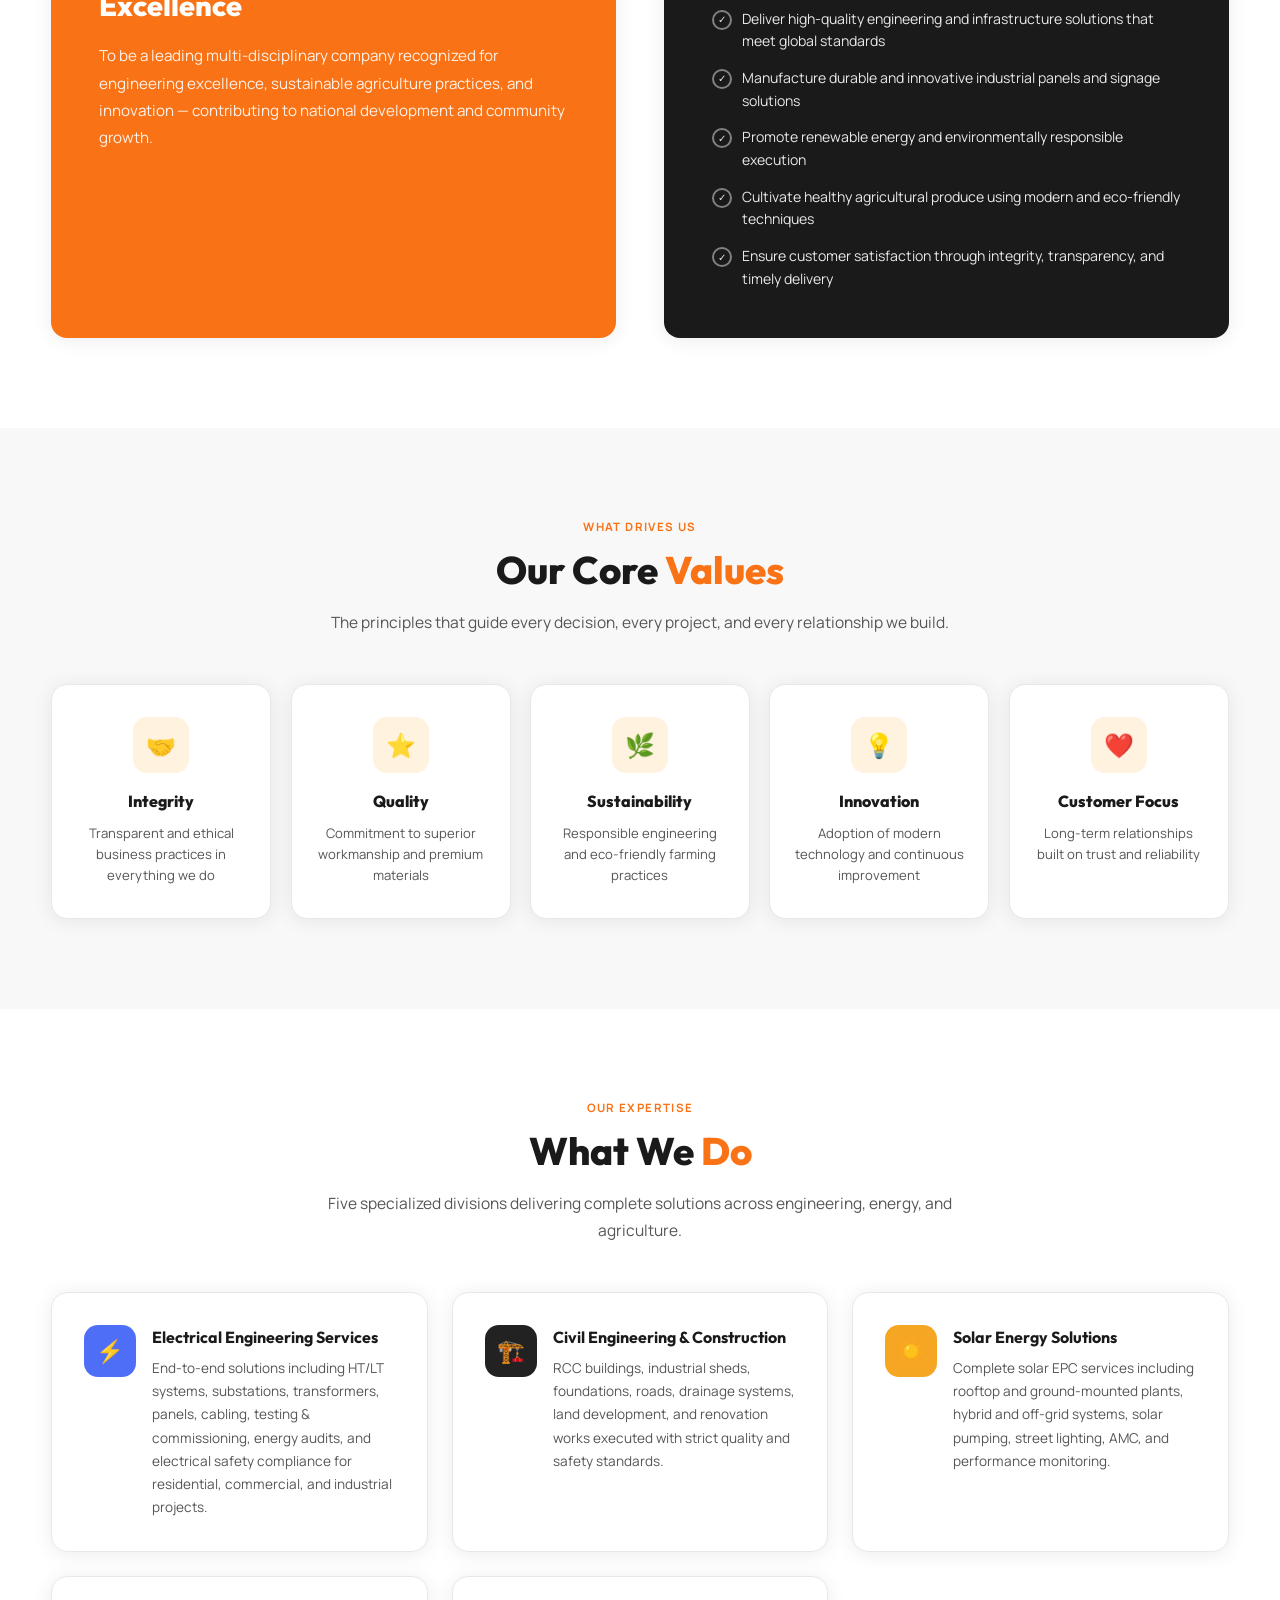
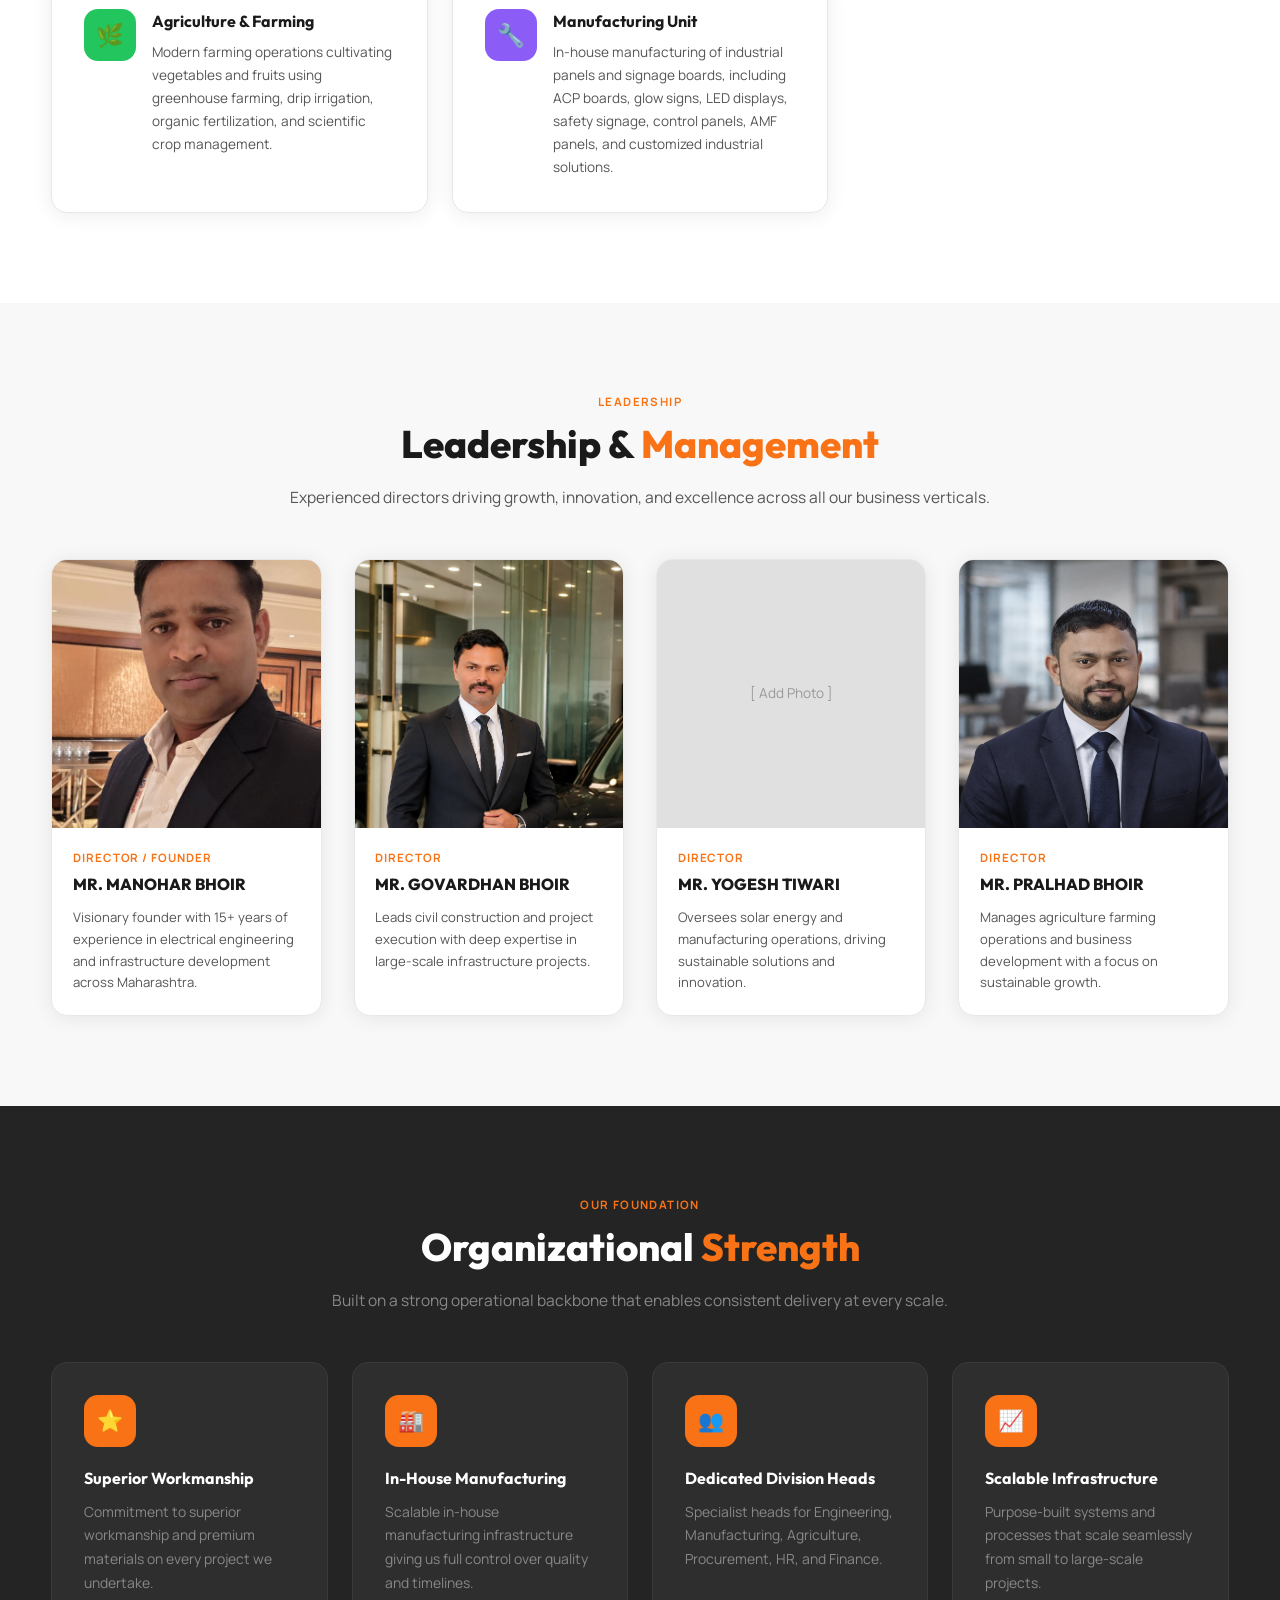
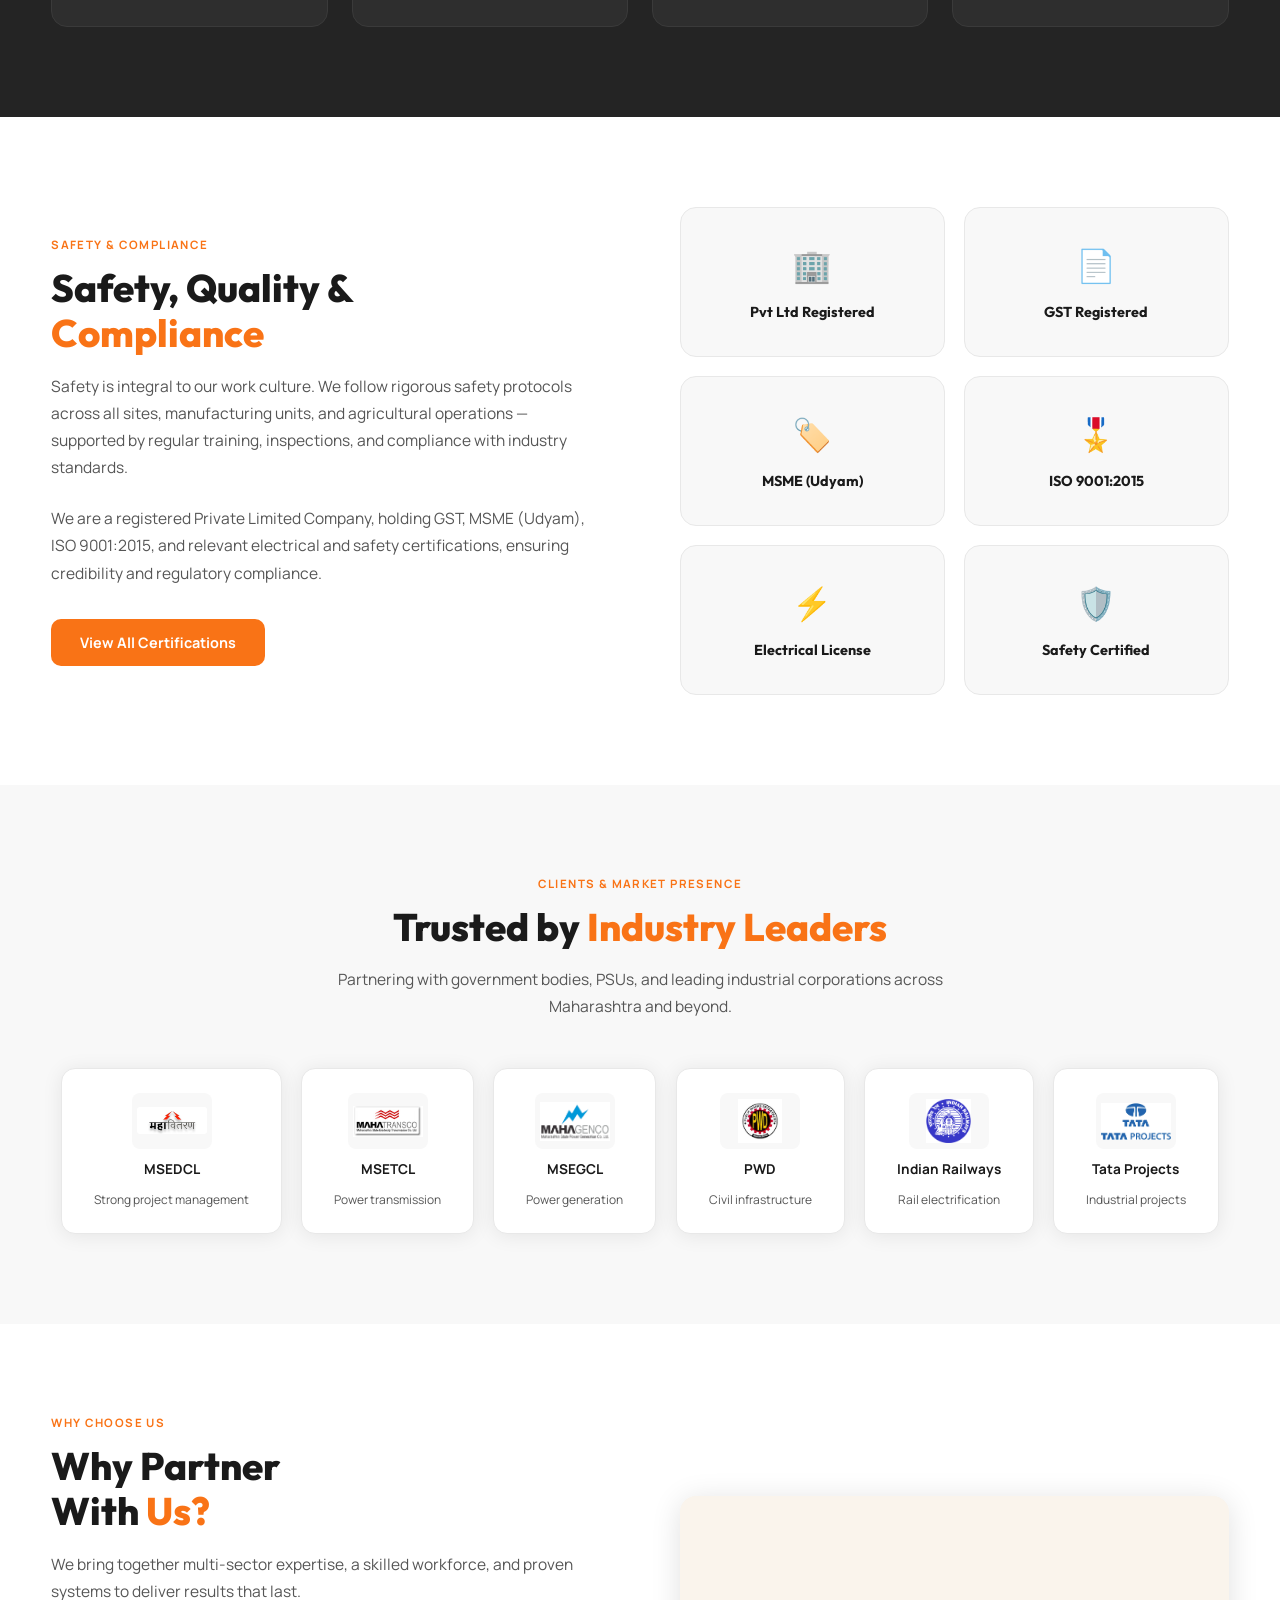
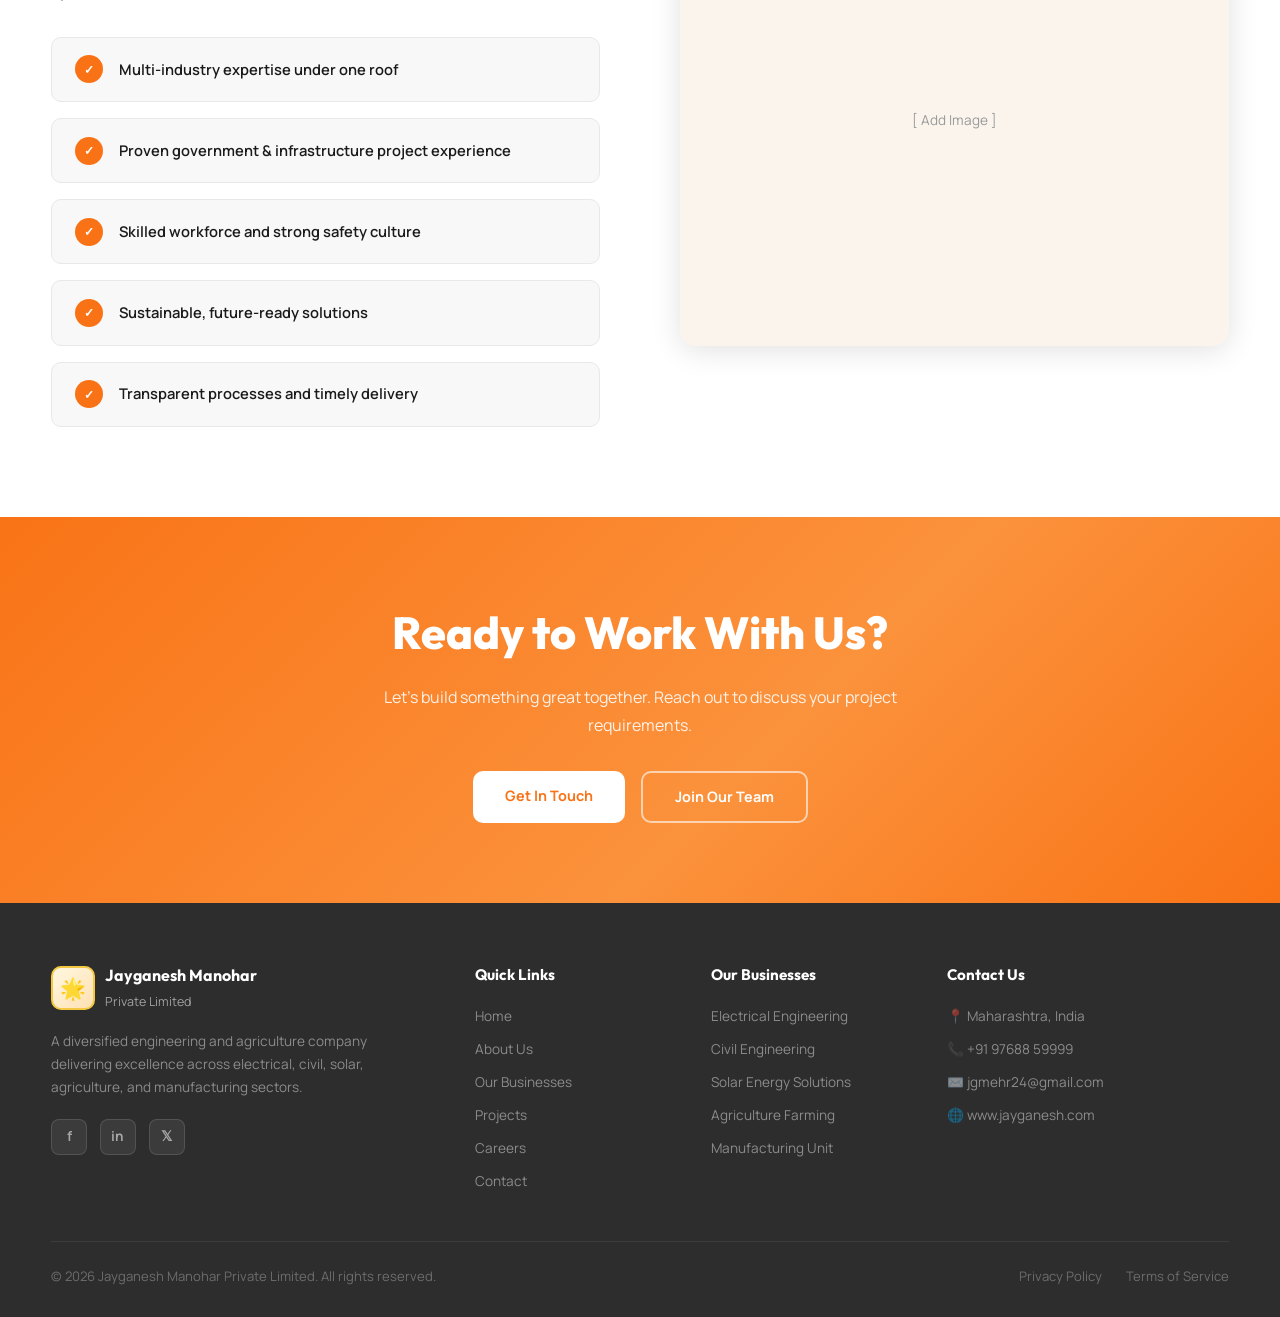
==== commit 1e69a6cf: "Update about.html" ====
--- a/about.html
+++ b/about.html
@@ -518,7 +518,7 @@
       <div class="client-about-tag">Civil infrastructure</div>
     </div>
     <div class="client-about-card">
-      <div class="client-logo-img"><img src="images/download-0pwd.jpg"></div>
+      <div class="client-logo-img"><img src="images/download-raiway.png"></div>
       <div class="client-about-name">Indian Railways</div>
       <div class="client-about-tag">Rail electrification</div>
     </div>
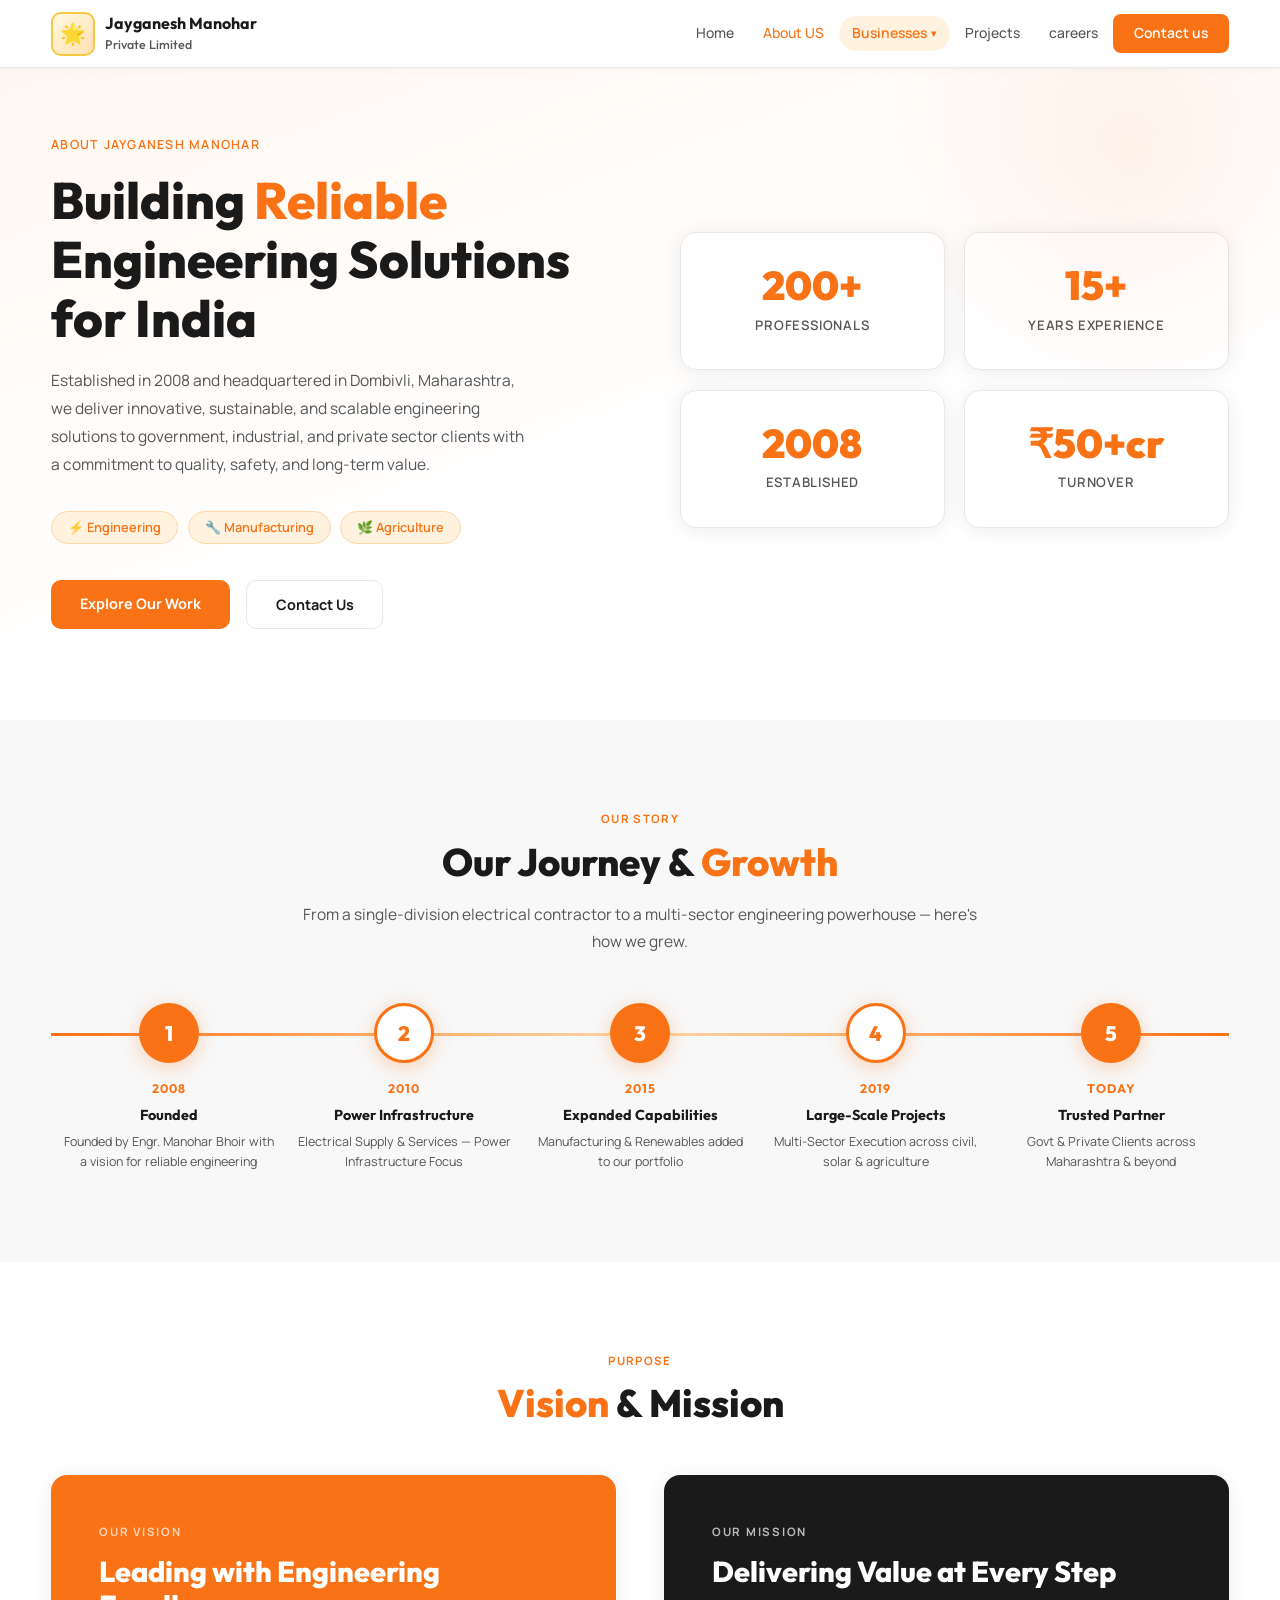
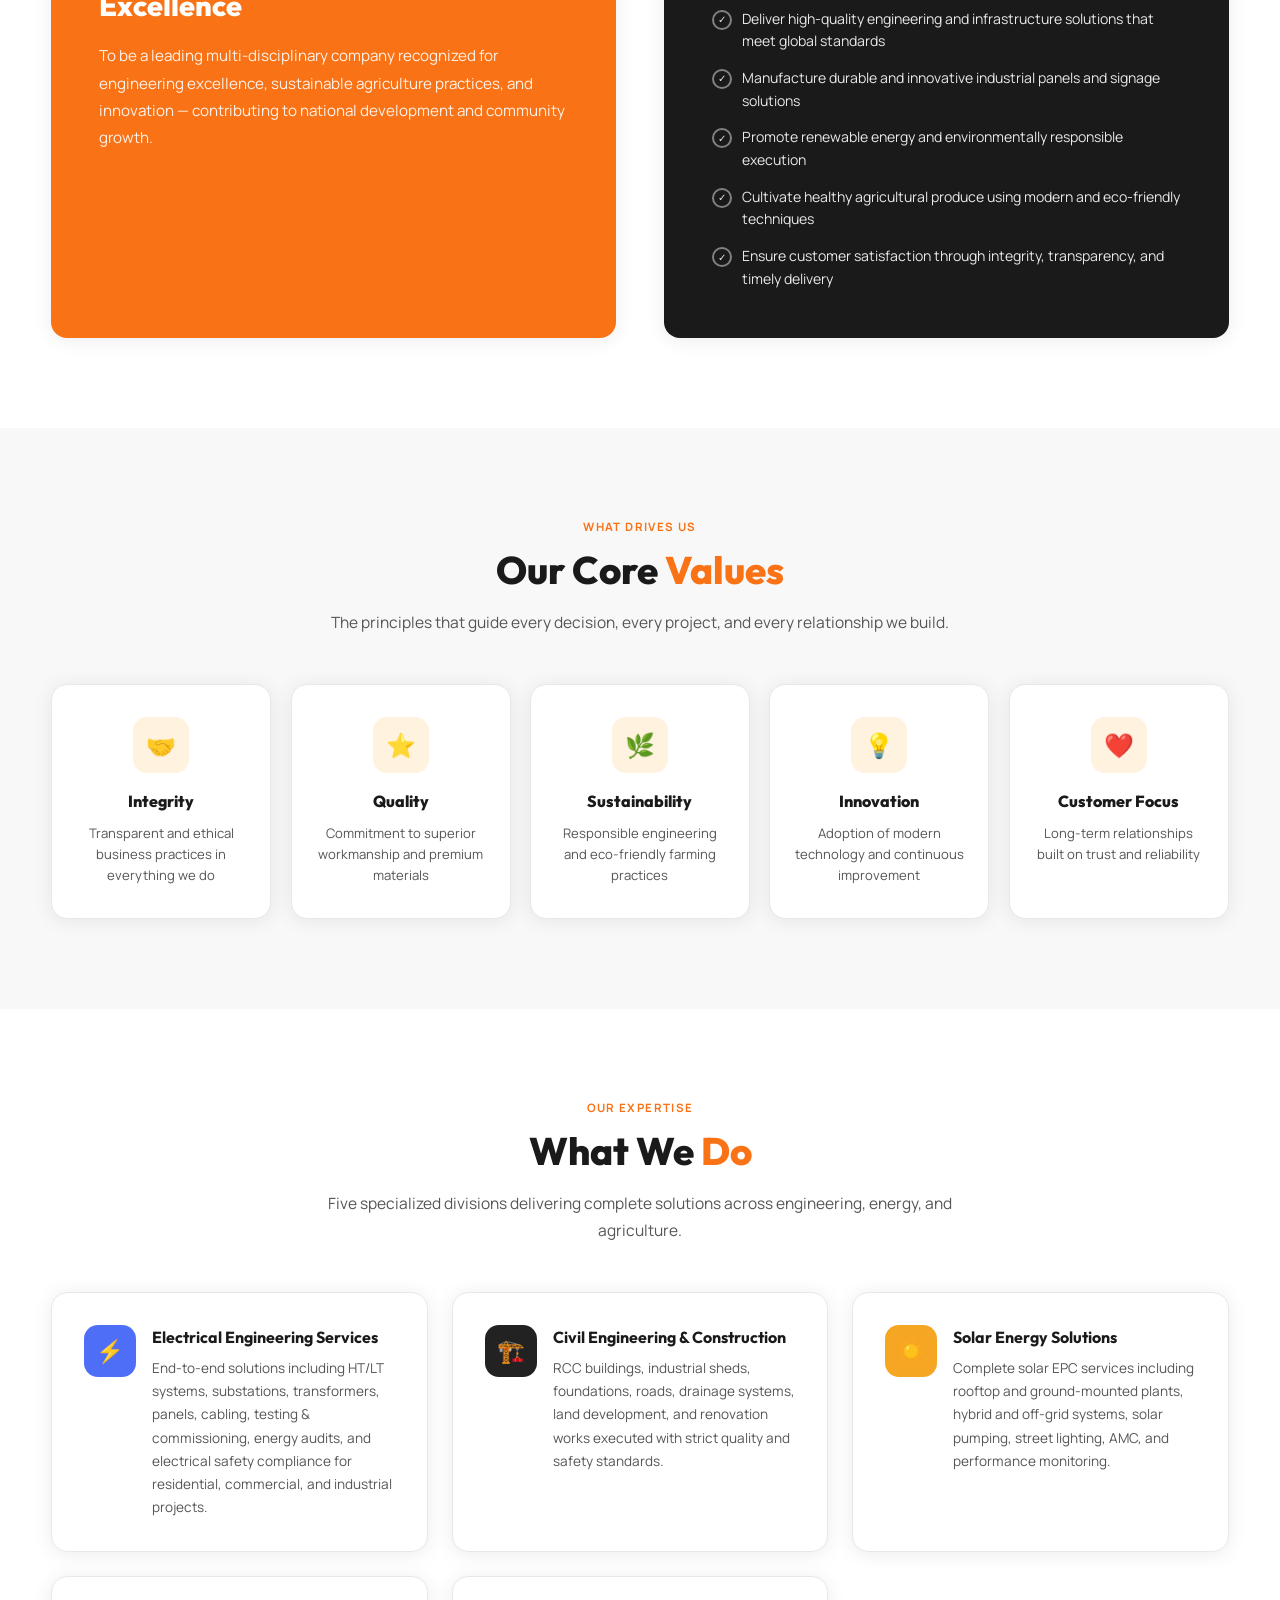
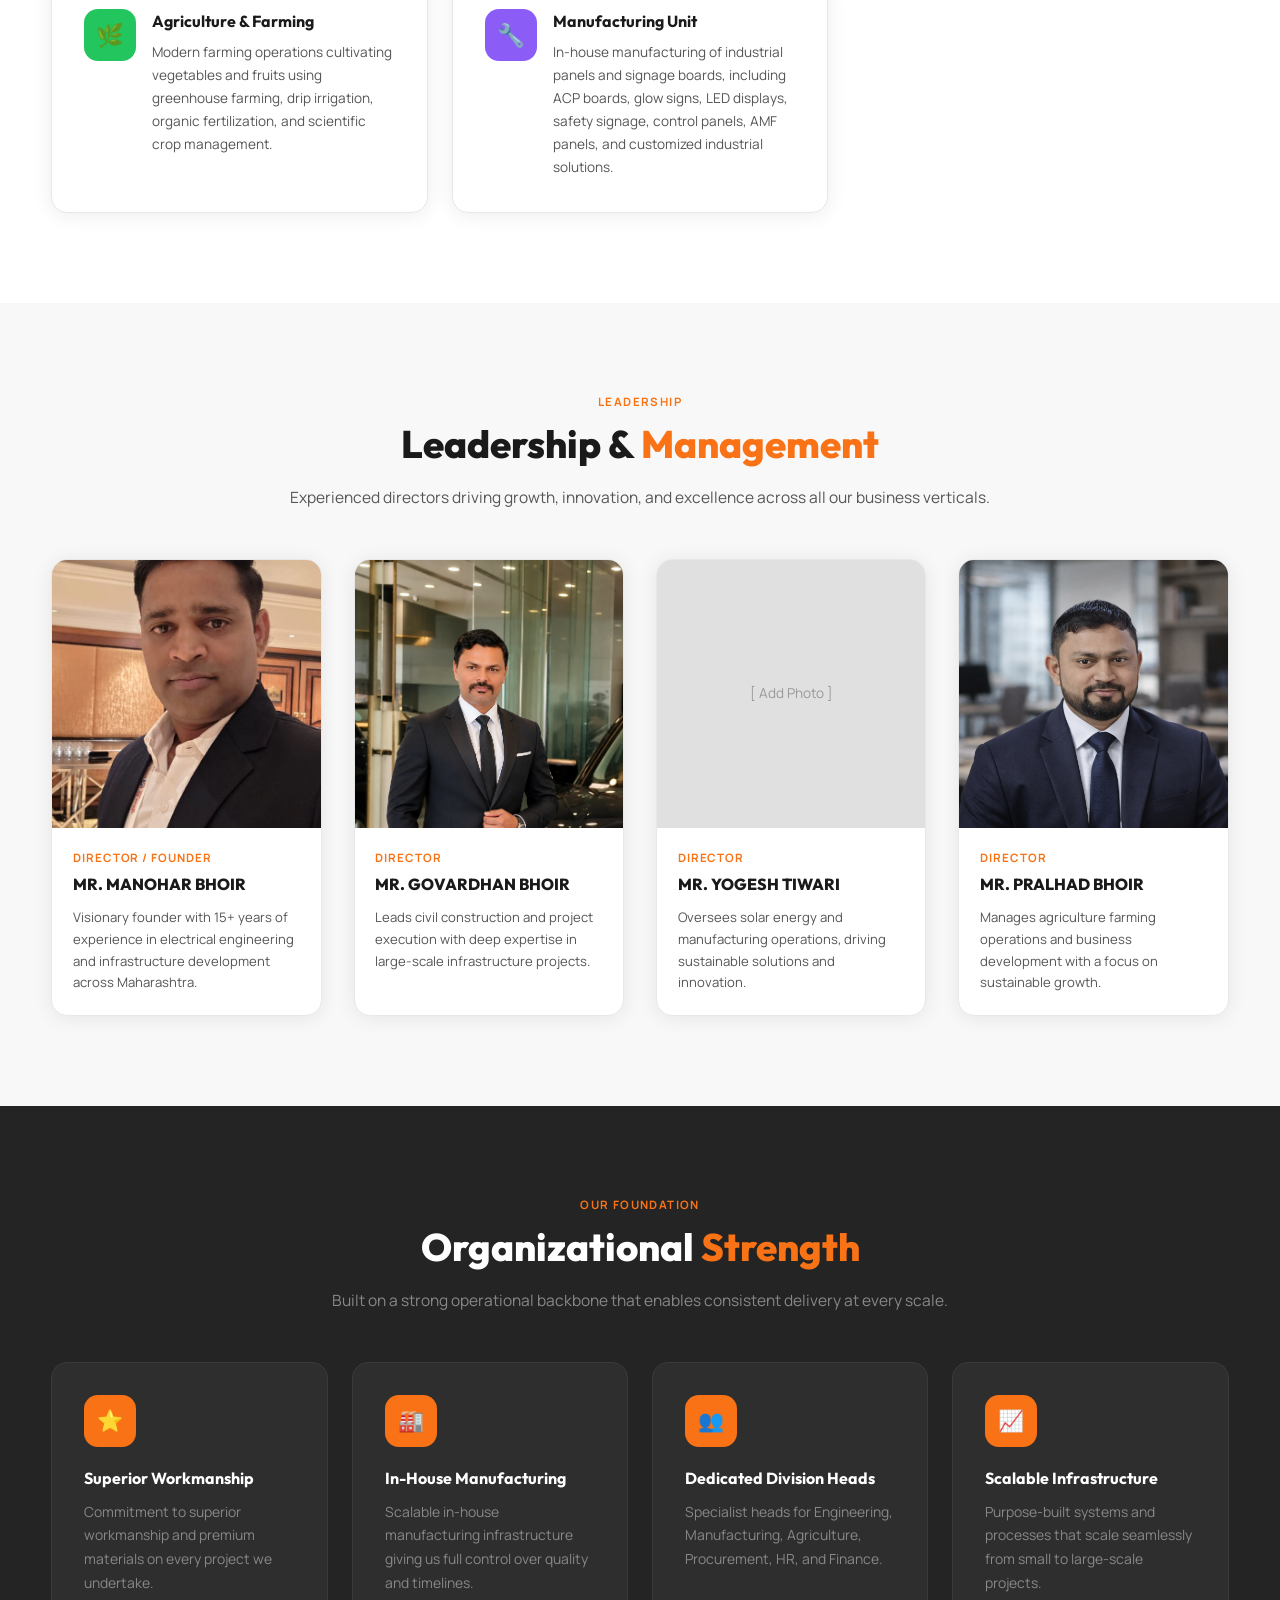
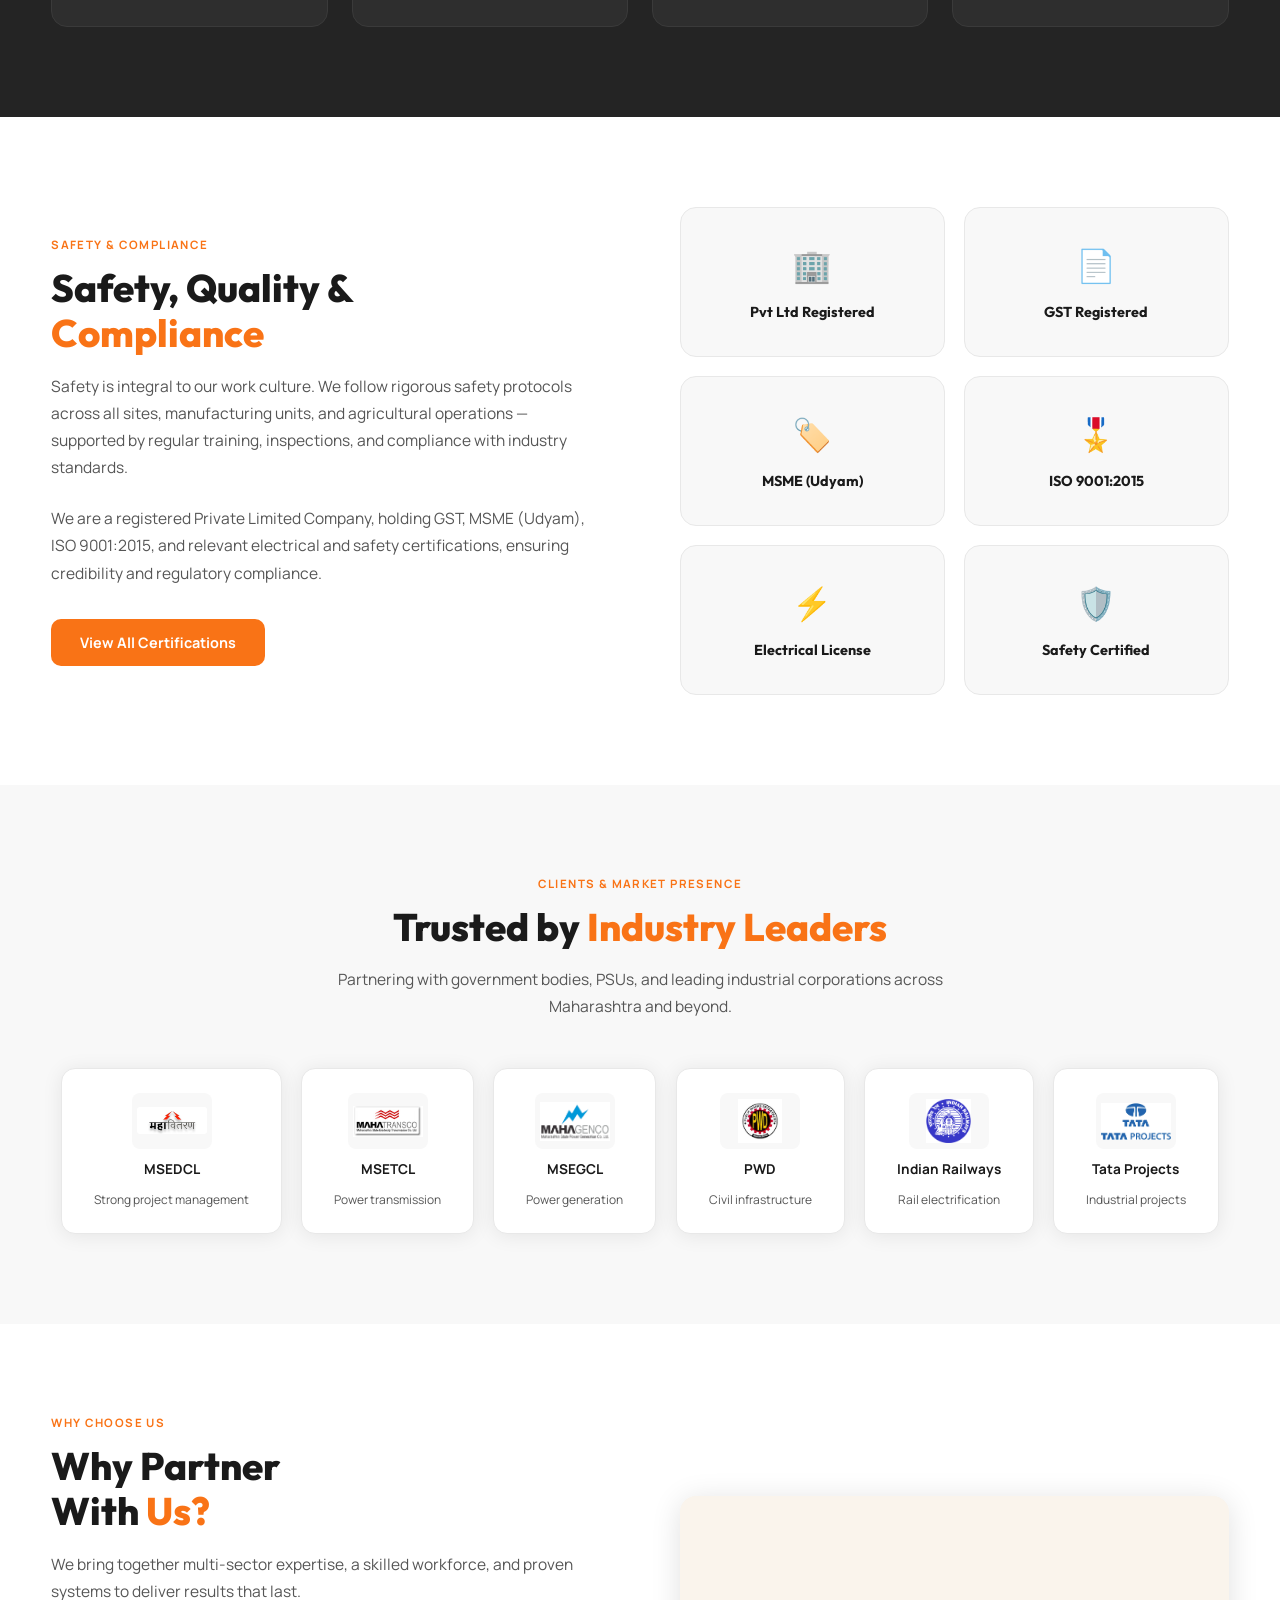
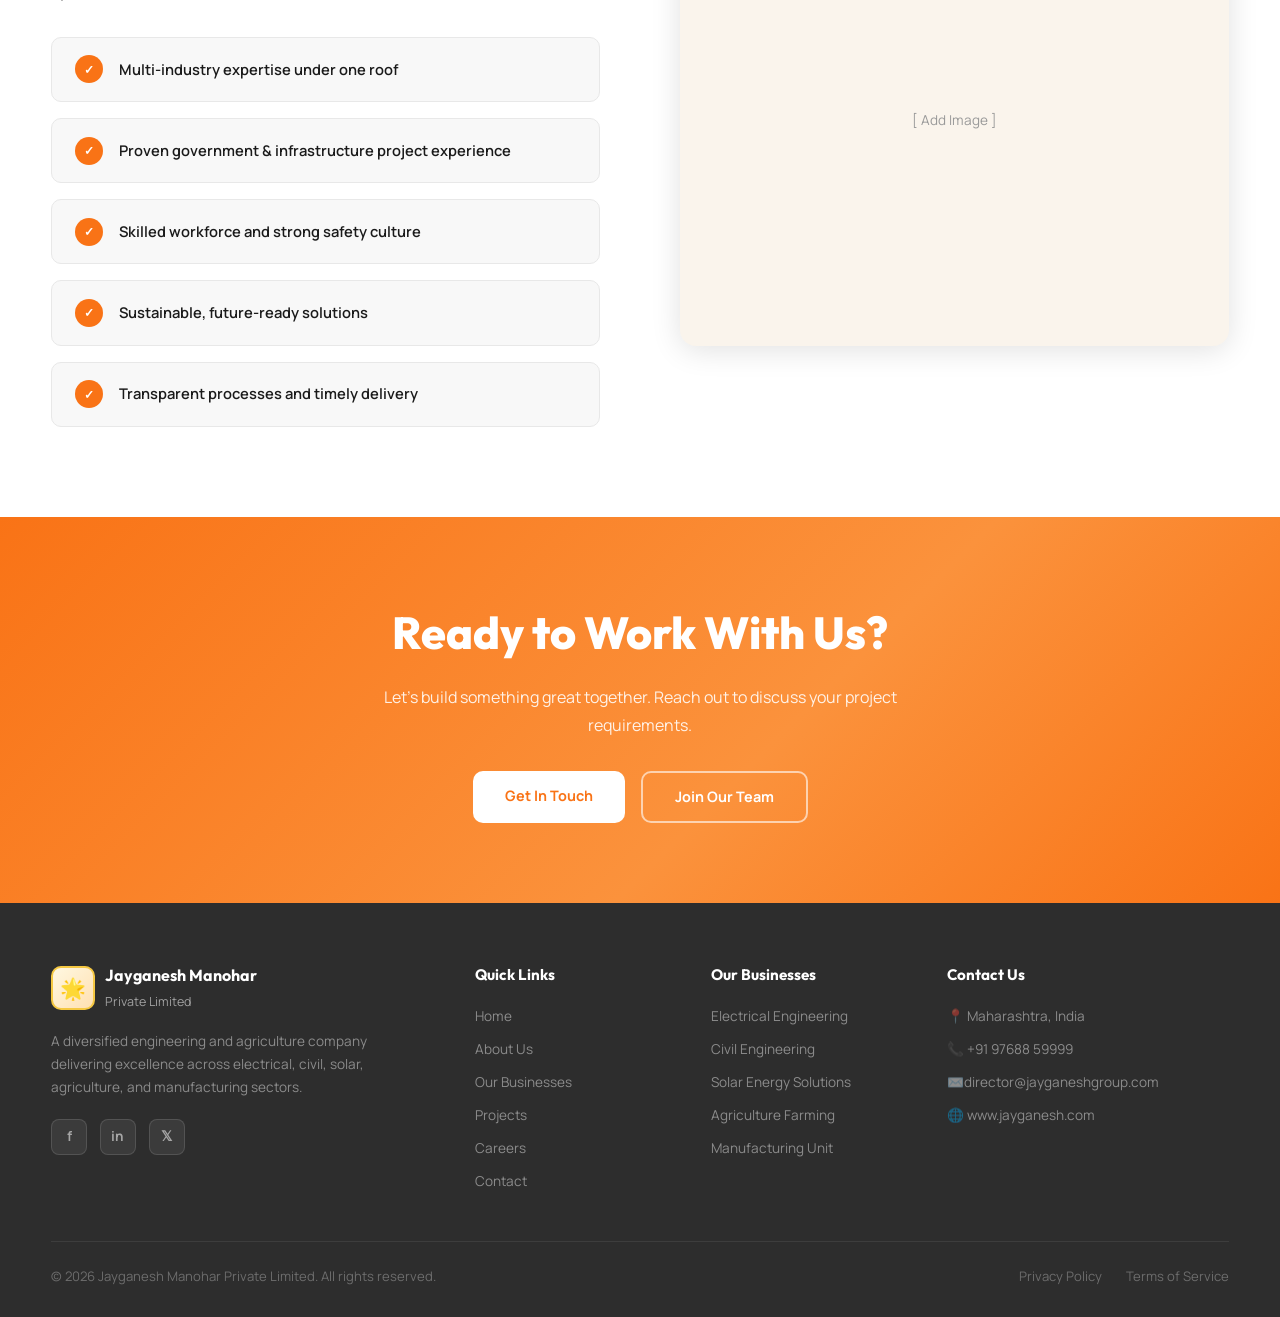
==== commit 47ef2f42: "Update about.html" ====
--- a/about.html
+++ b/about.html
@@ -620,7 +620,7 @@
       <ul class="foot-contacts">
         <li>📍 Maharashtra, India</li>
         <li>📞 +91 97688 59999</li>
-        <li>✉️ jgmehr24@gmail.com</li>
+        <li>✉️director@jayganeshgroup.com</li>
         <li>🌐 www.jayganesh.com</li>
       </ul>
     </div>
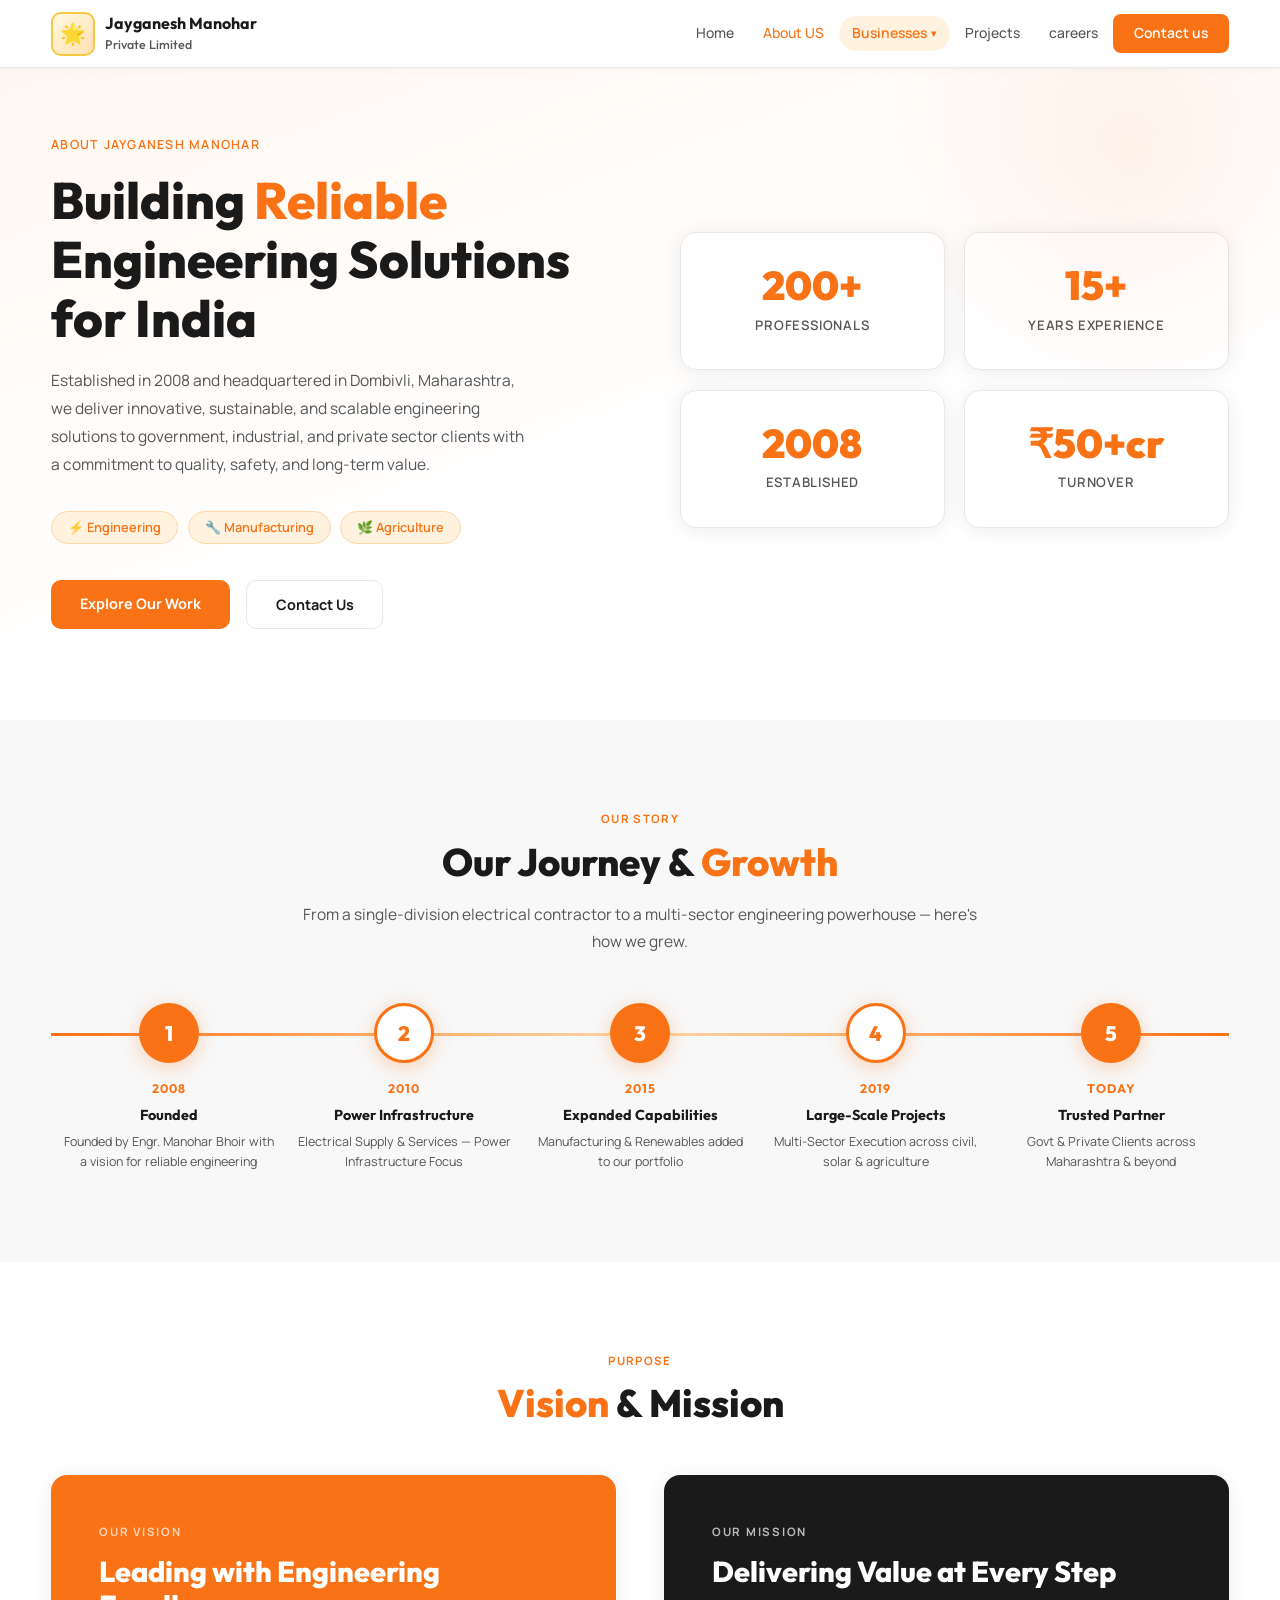
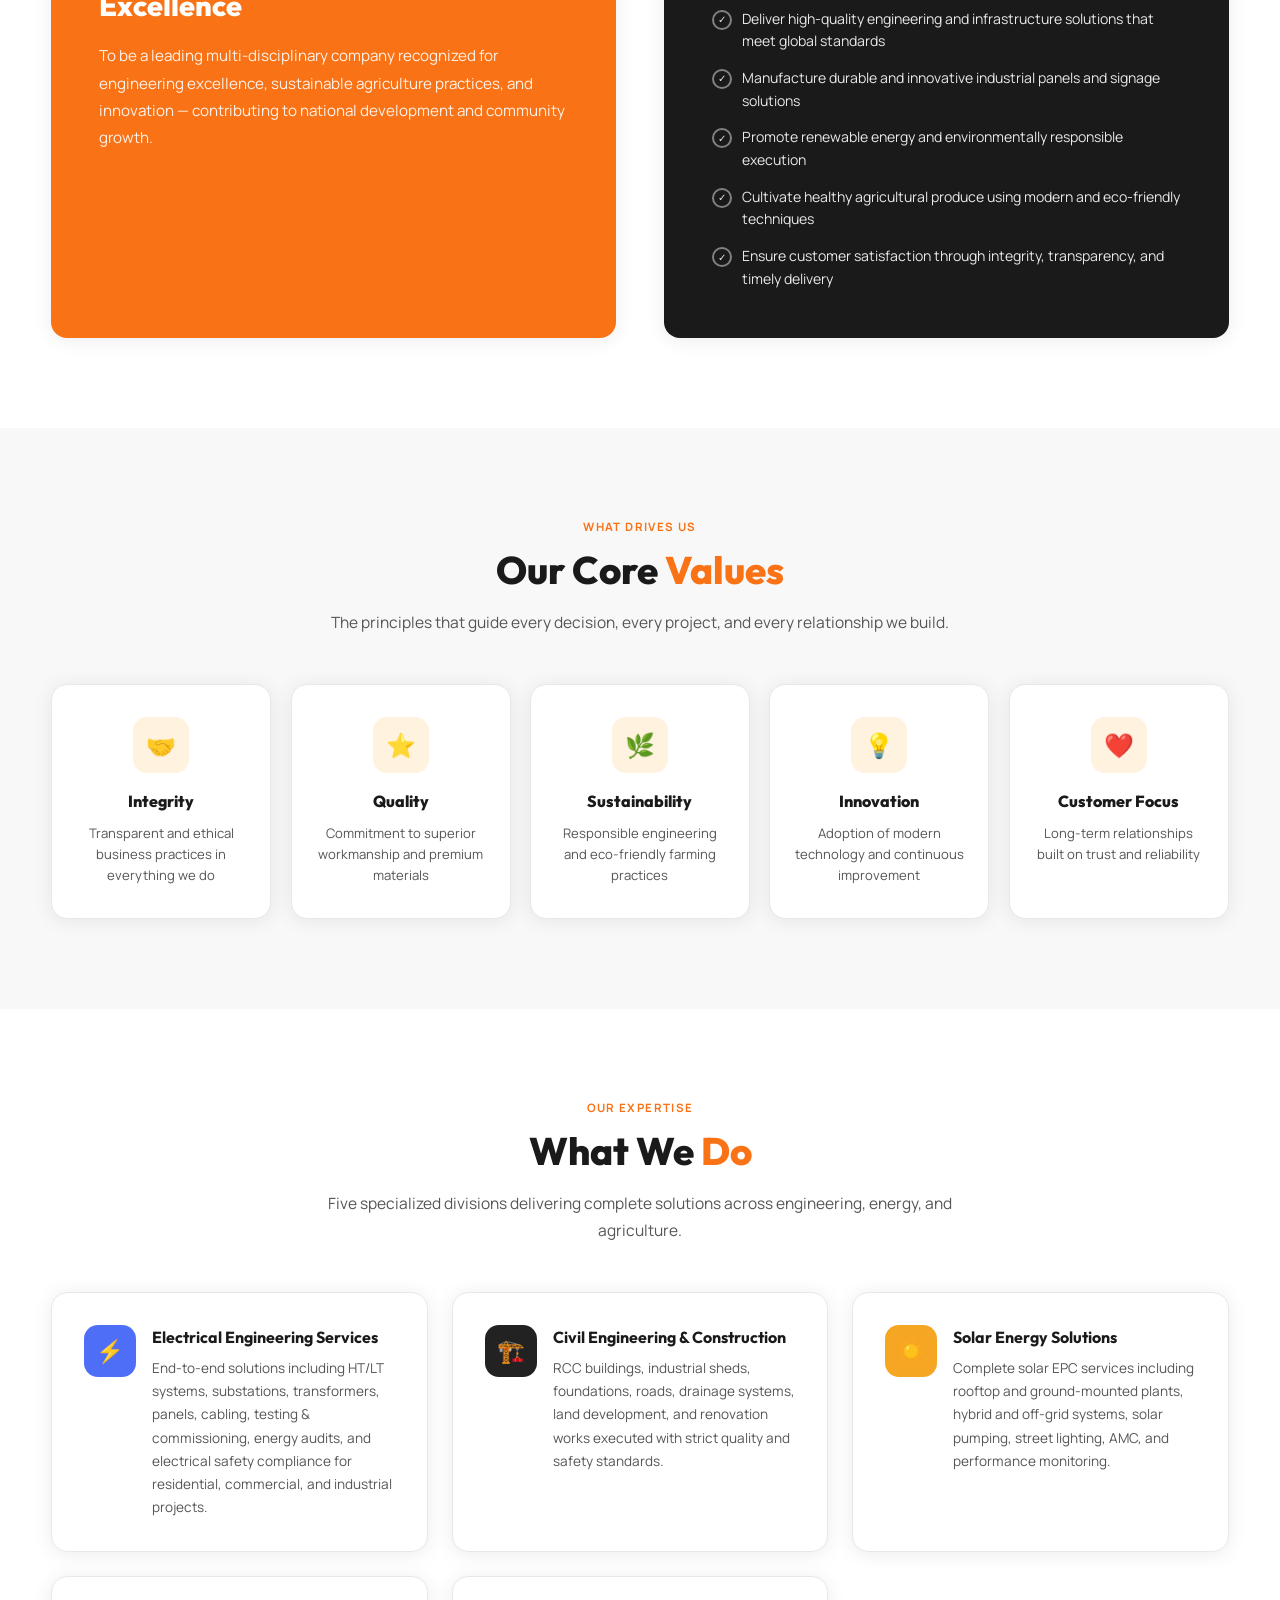
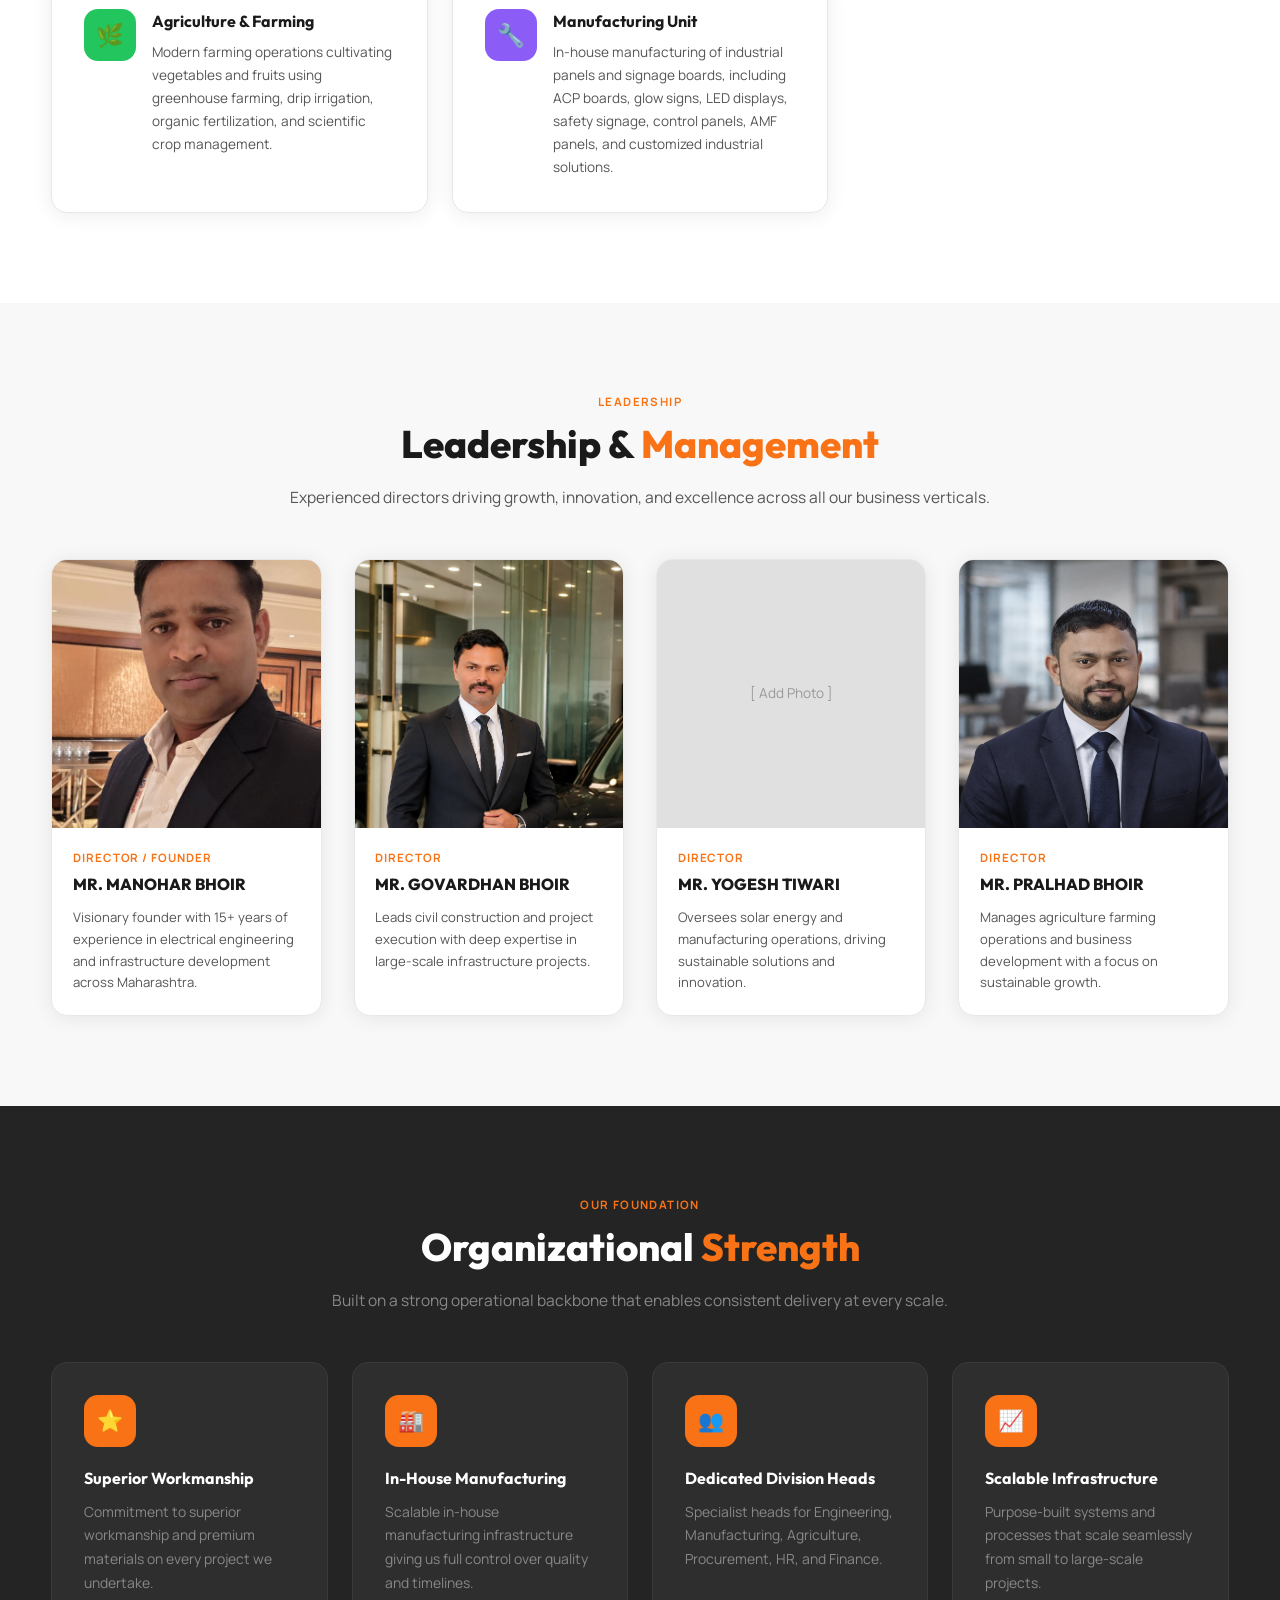
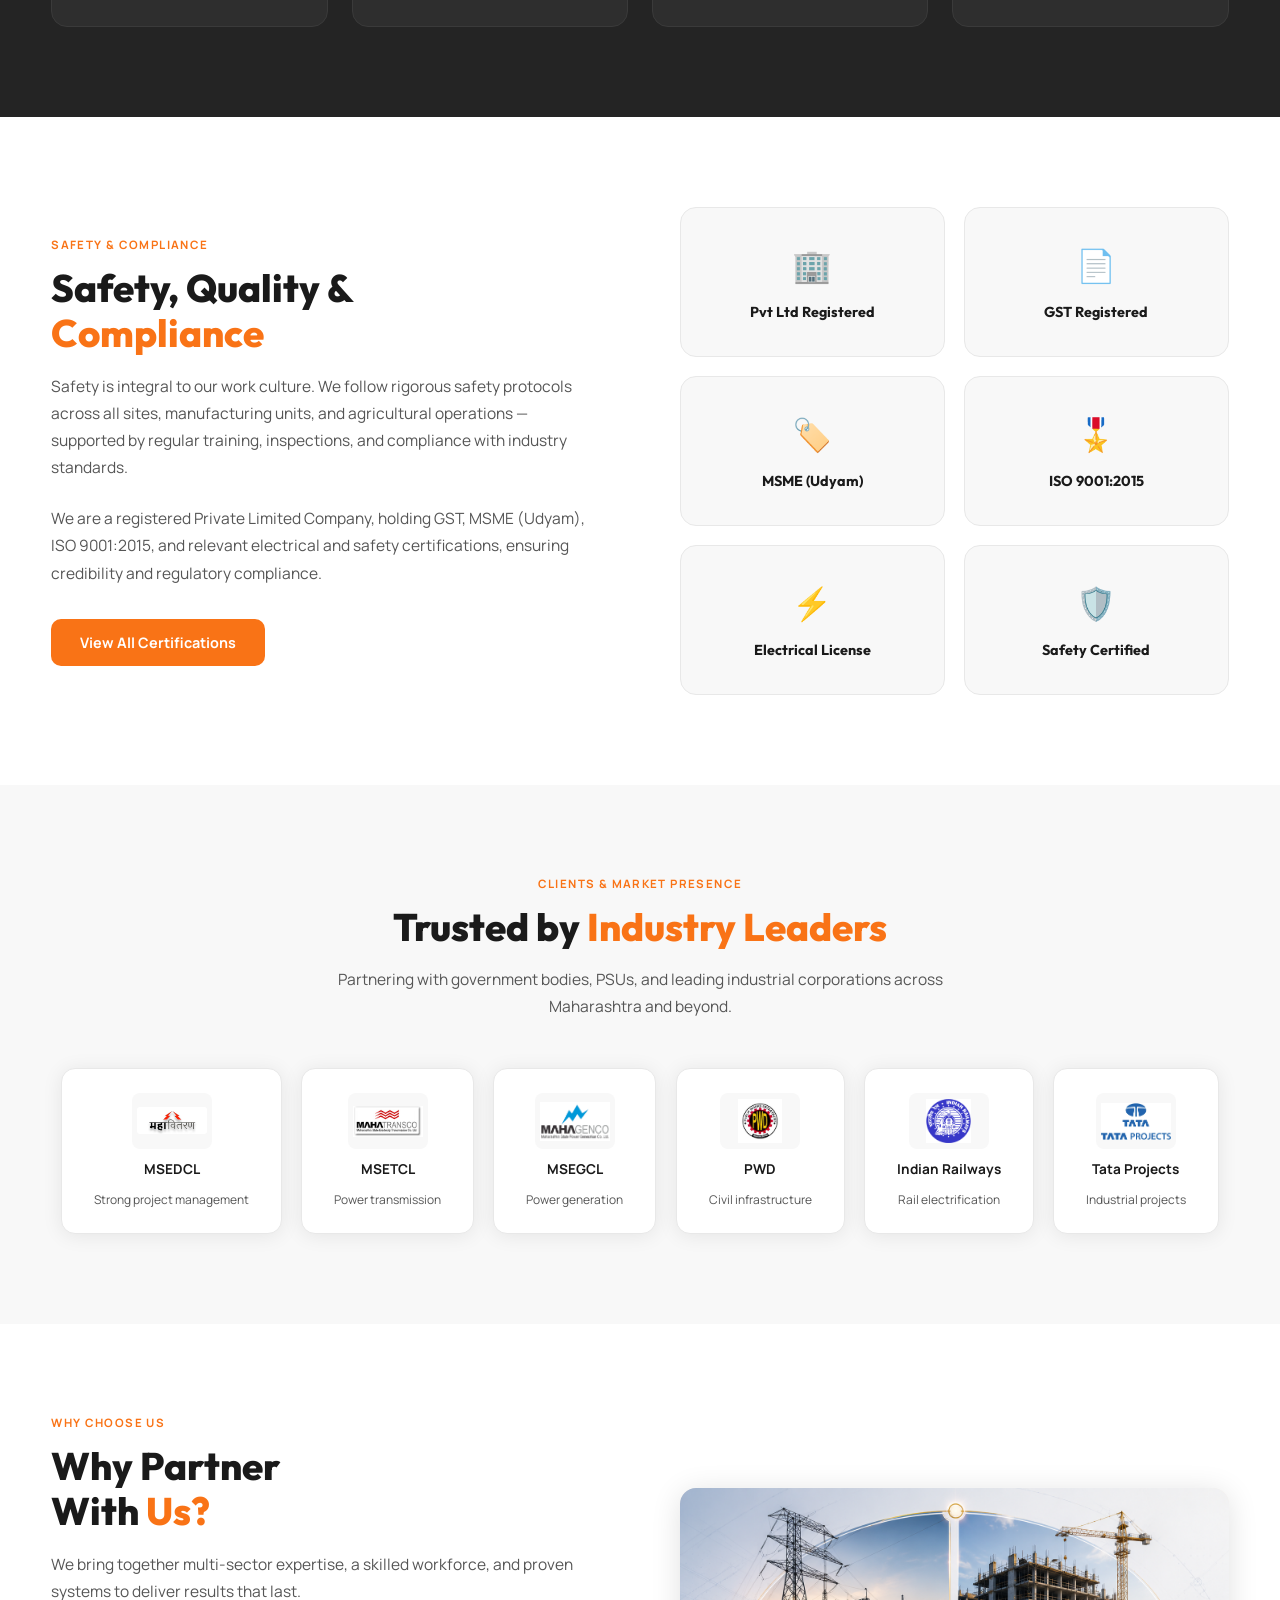
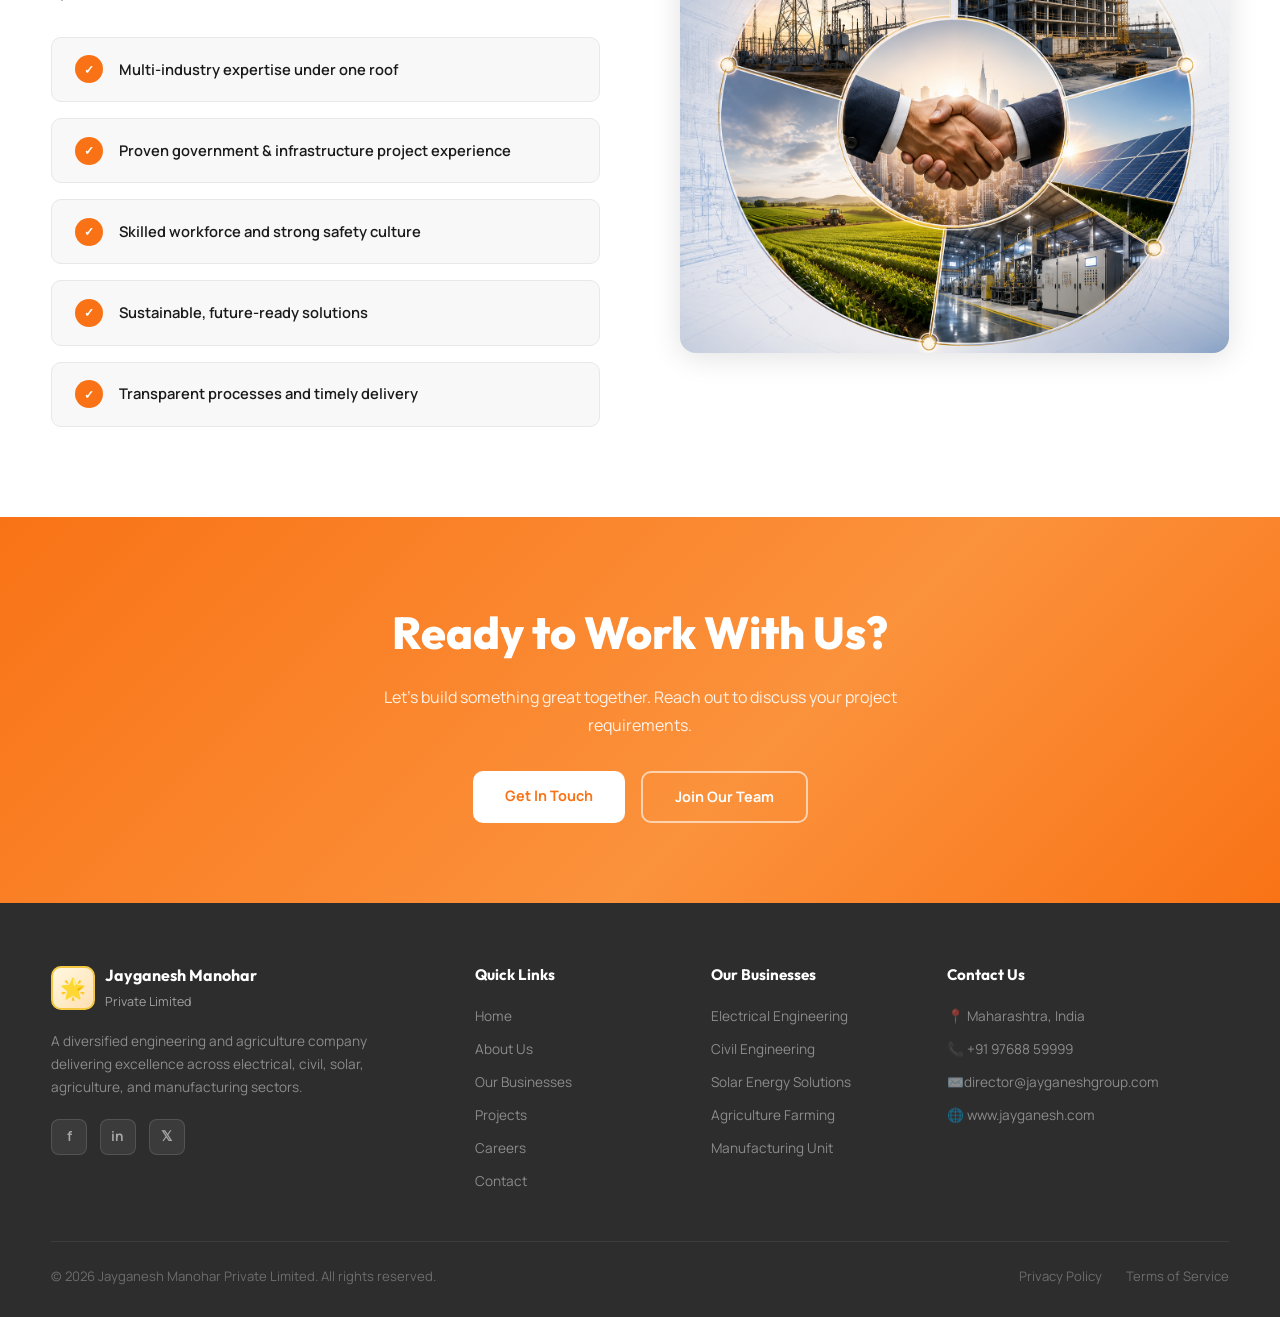
==== commit a212e20e: "Update about.html" ====
--- a/about.html
+++ b/about.html
@@ -553,8 +553,7 @@
 
     <!-- Right: Image -->
     <div class="why-about-img">
-      <!-- <img src="images/why-choose-us.jpg" alt="Our Work"> -->
-      [ Add Image ]
+      <img src="images/ChatGPT Image Jul 3, 2026, 12_07_44 PM.png" alt="Our Work">
     </div>
 
   </div>
